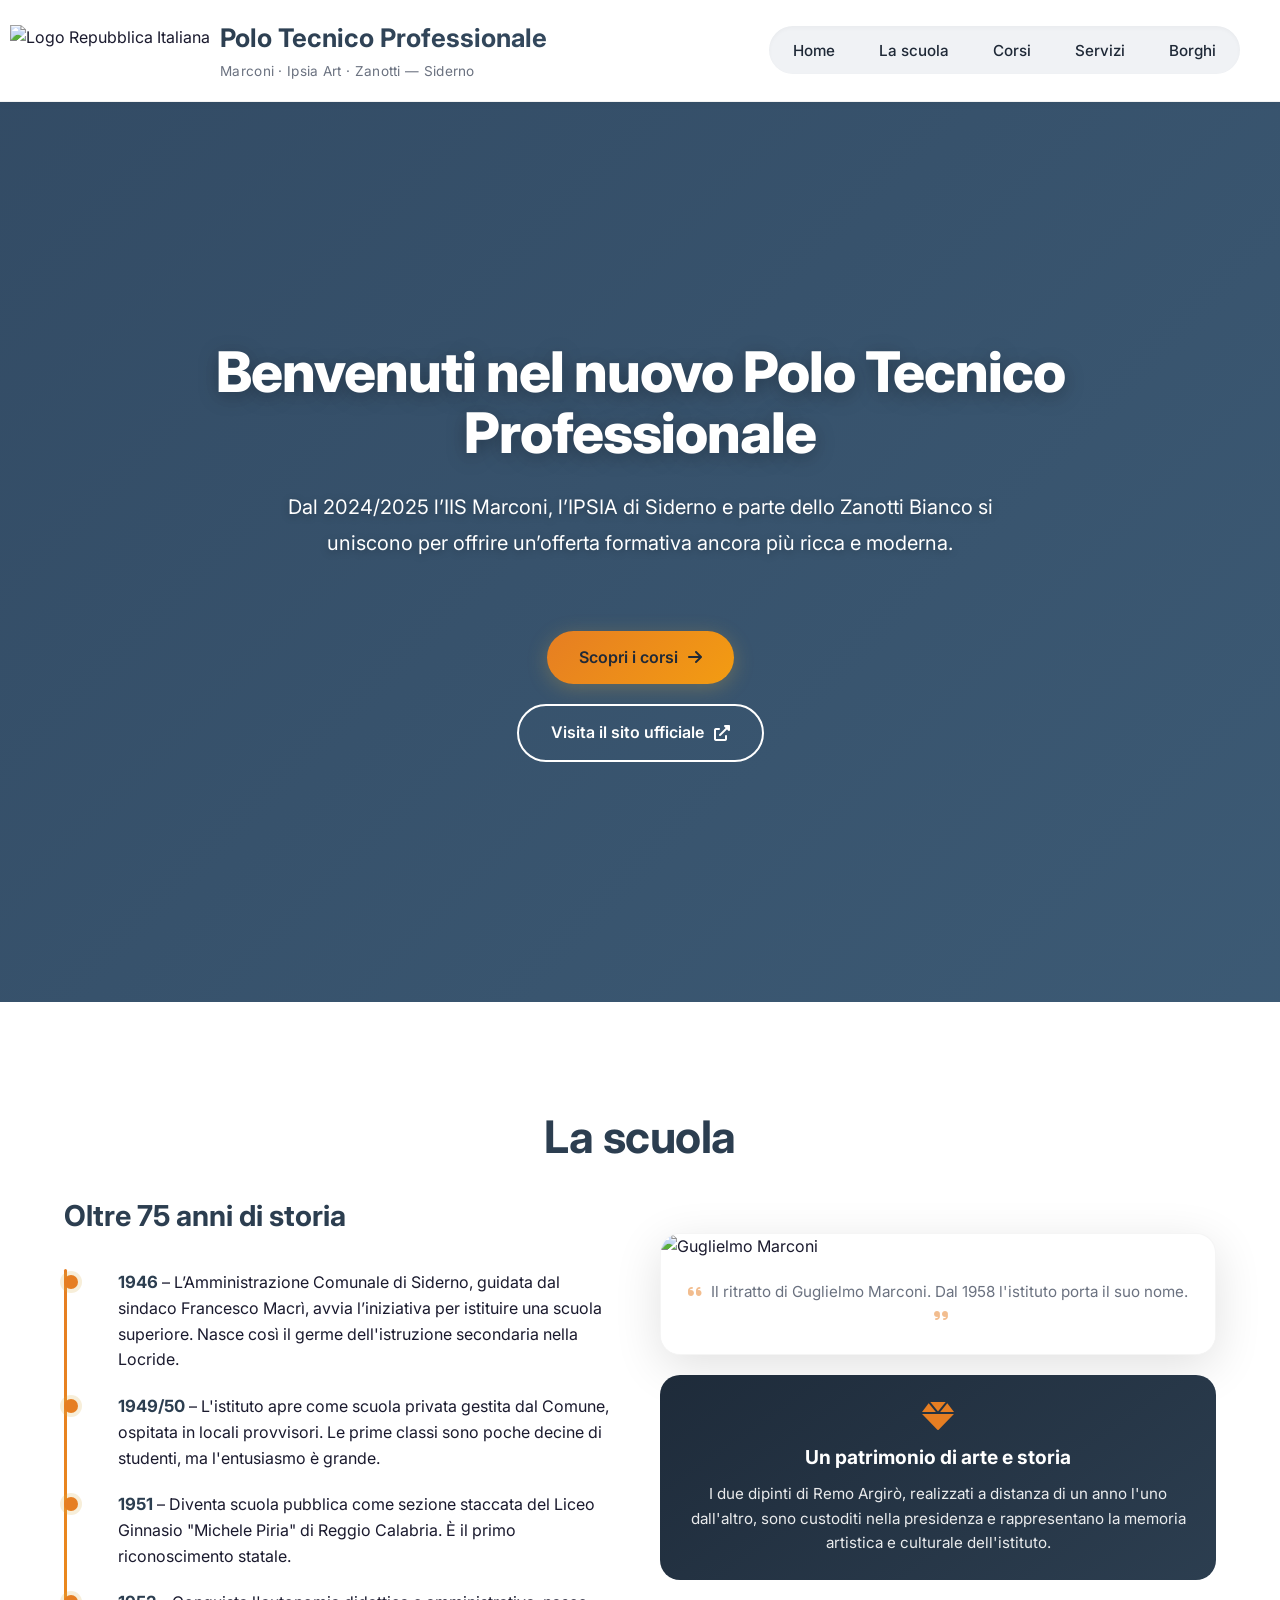
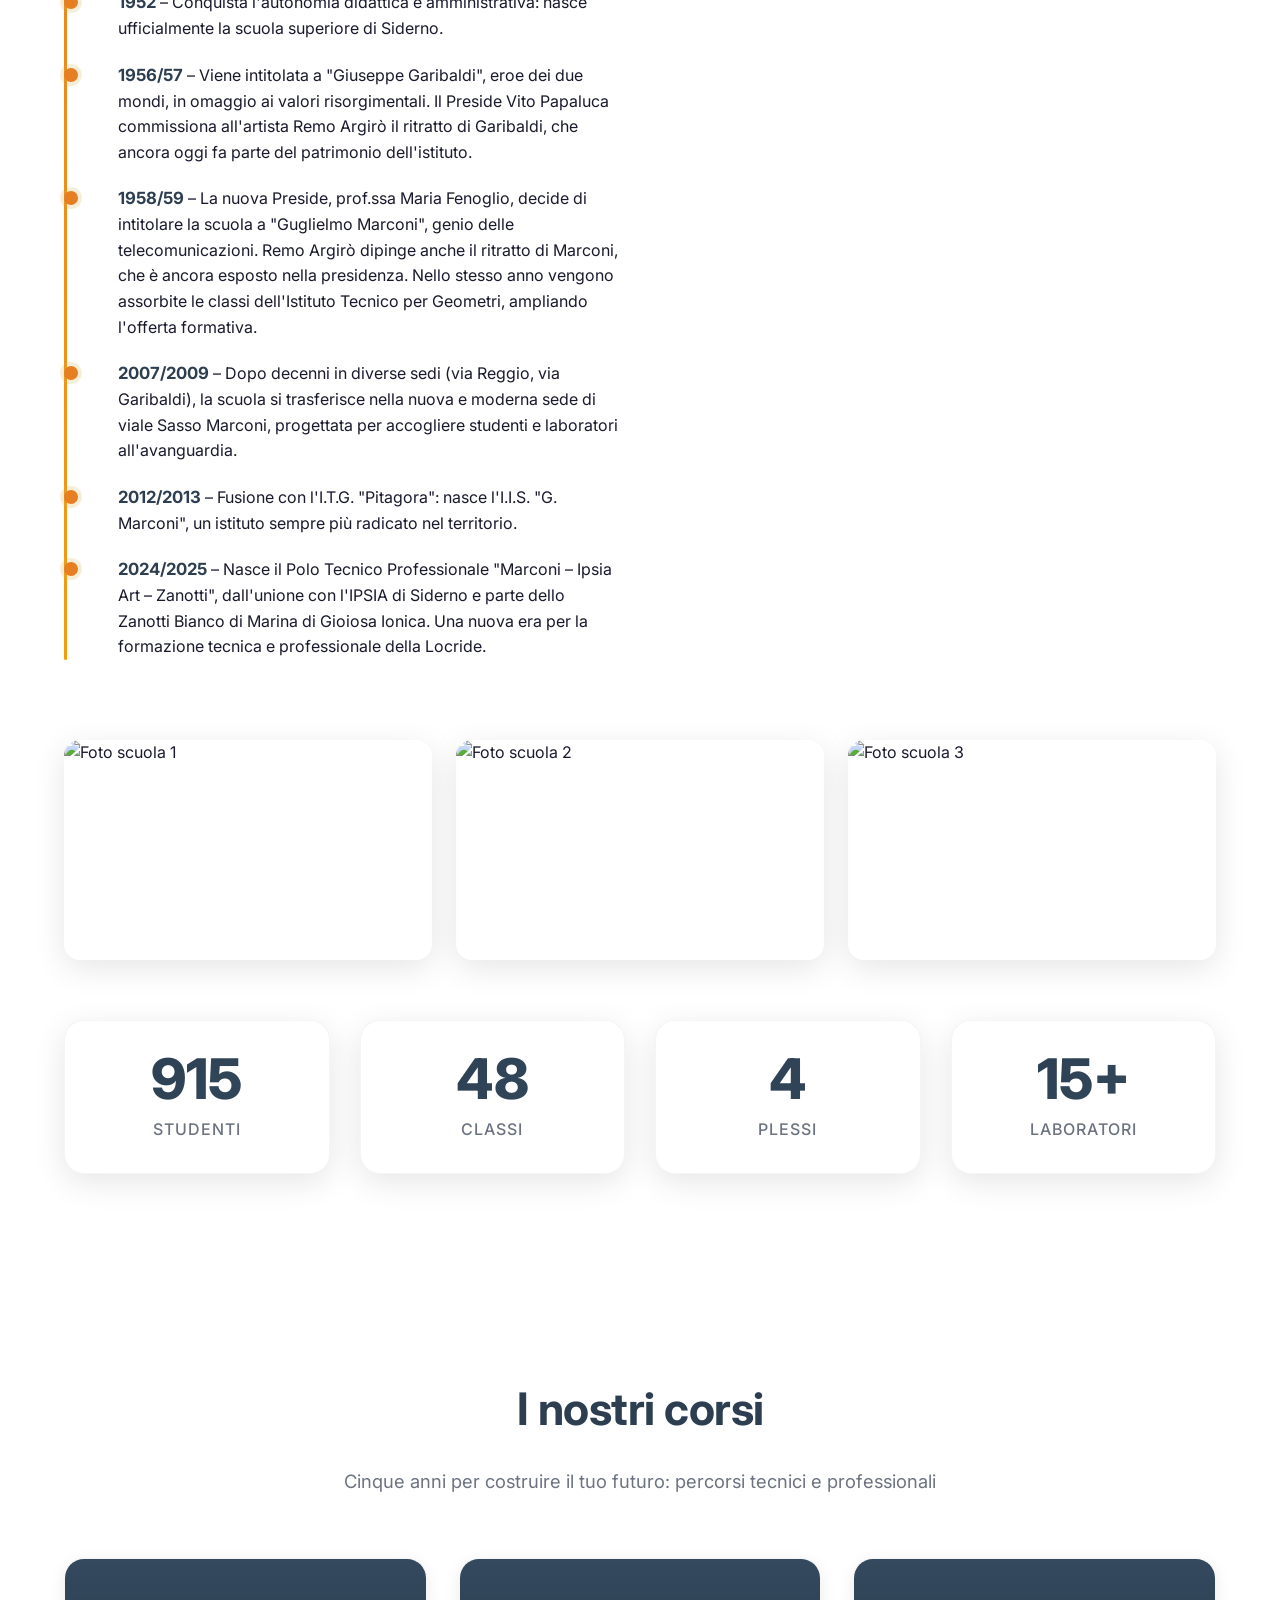
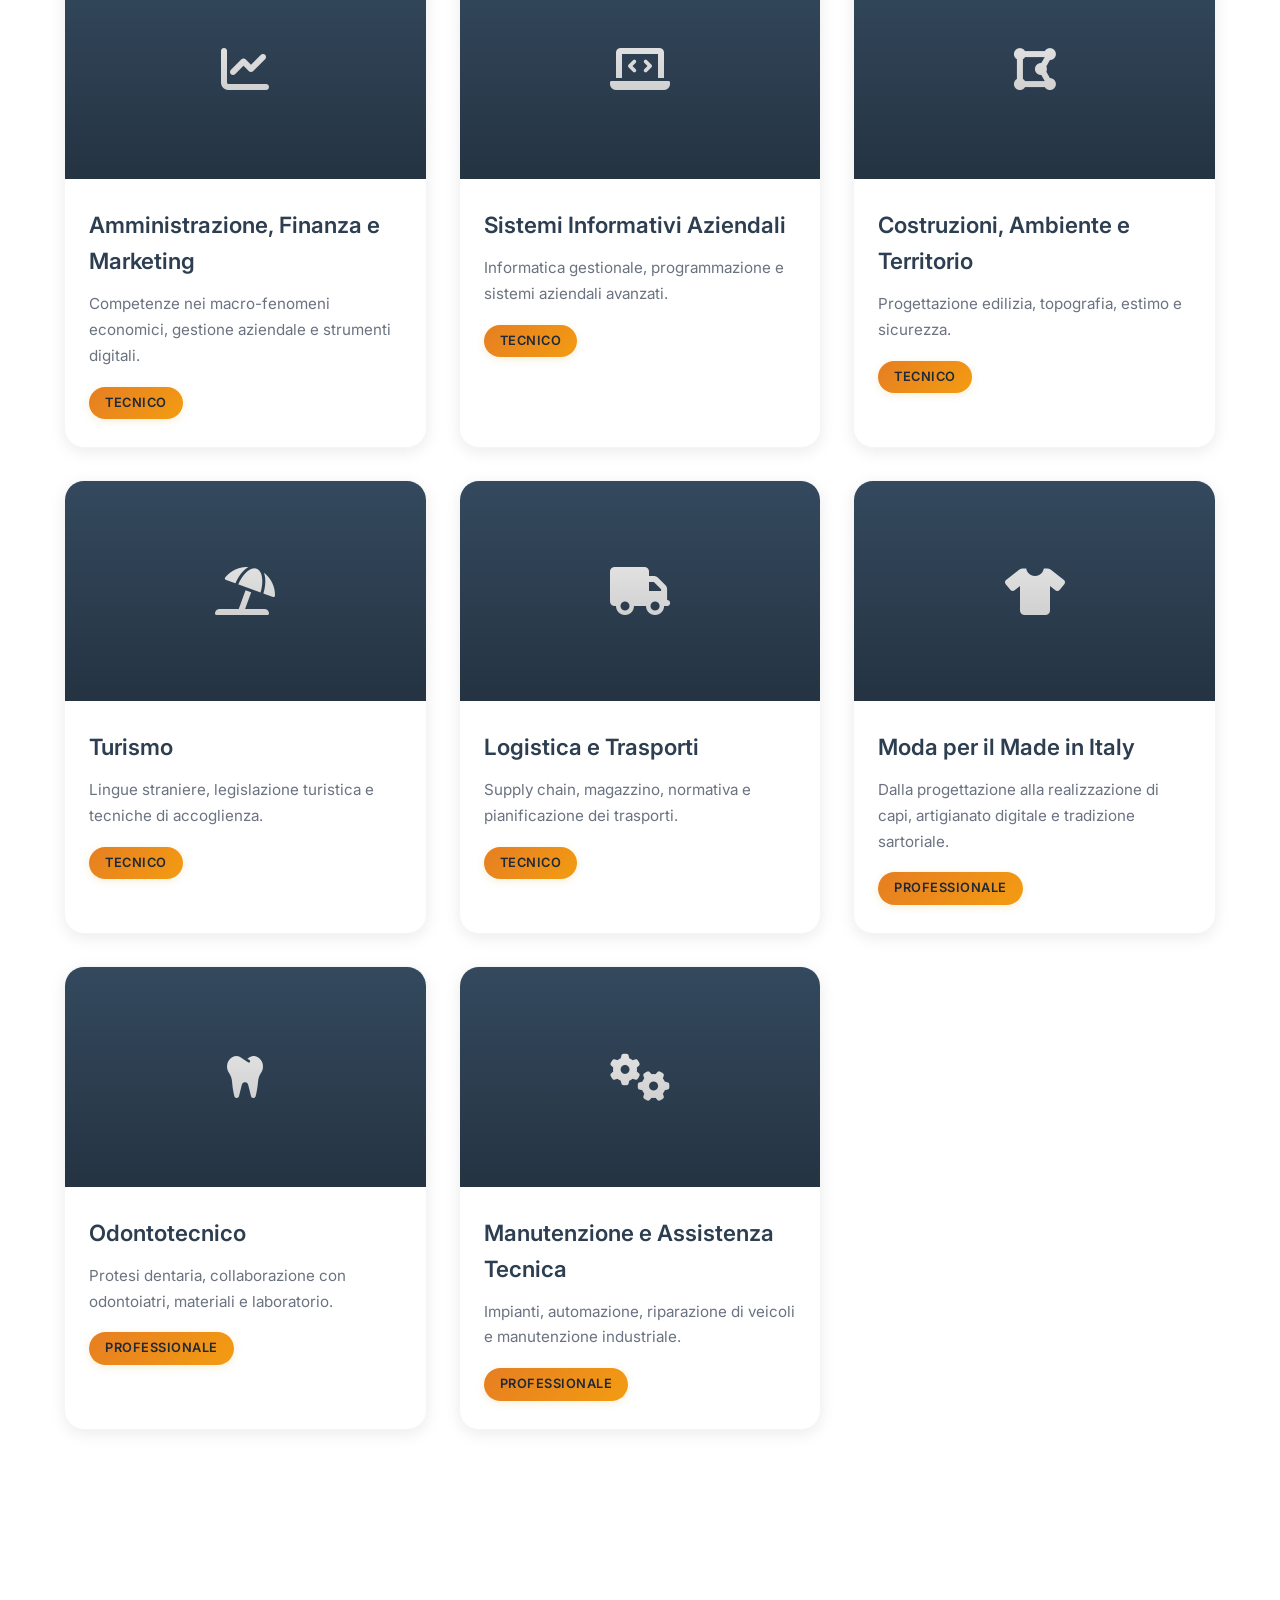
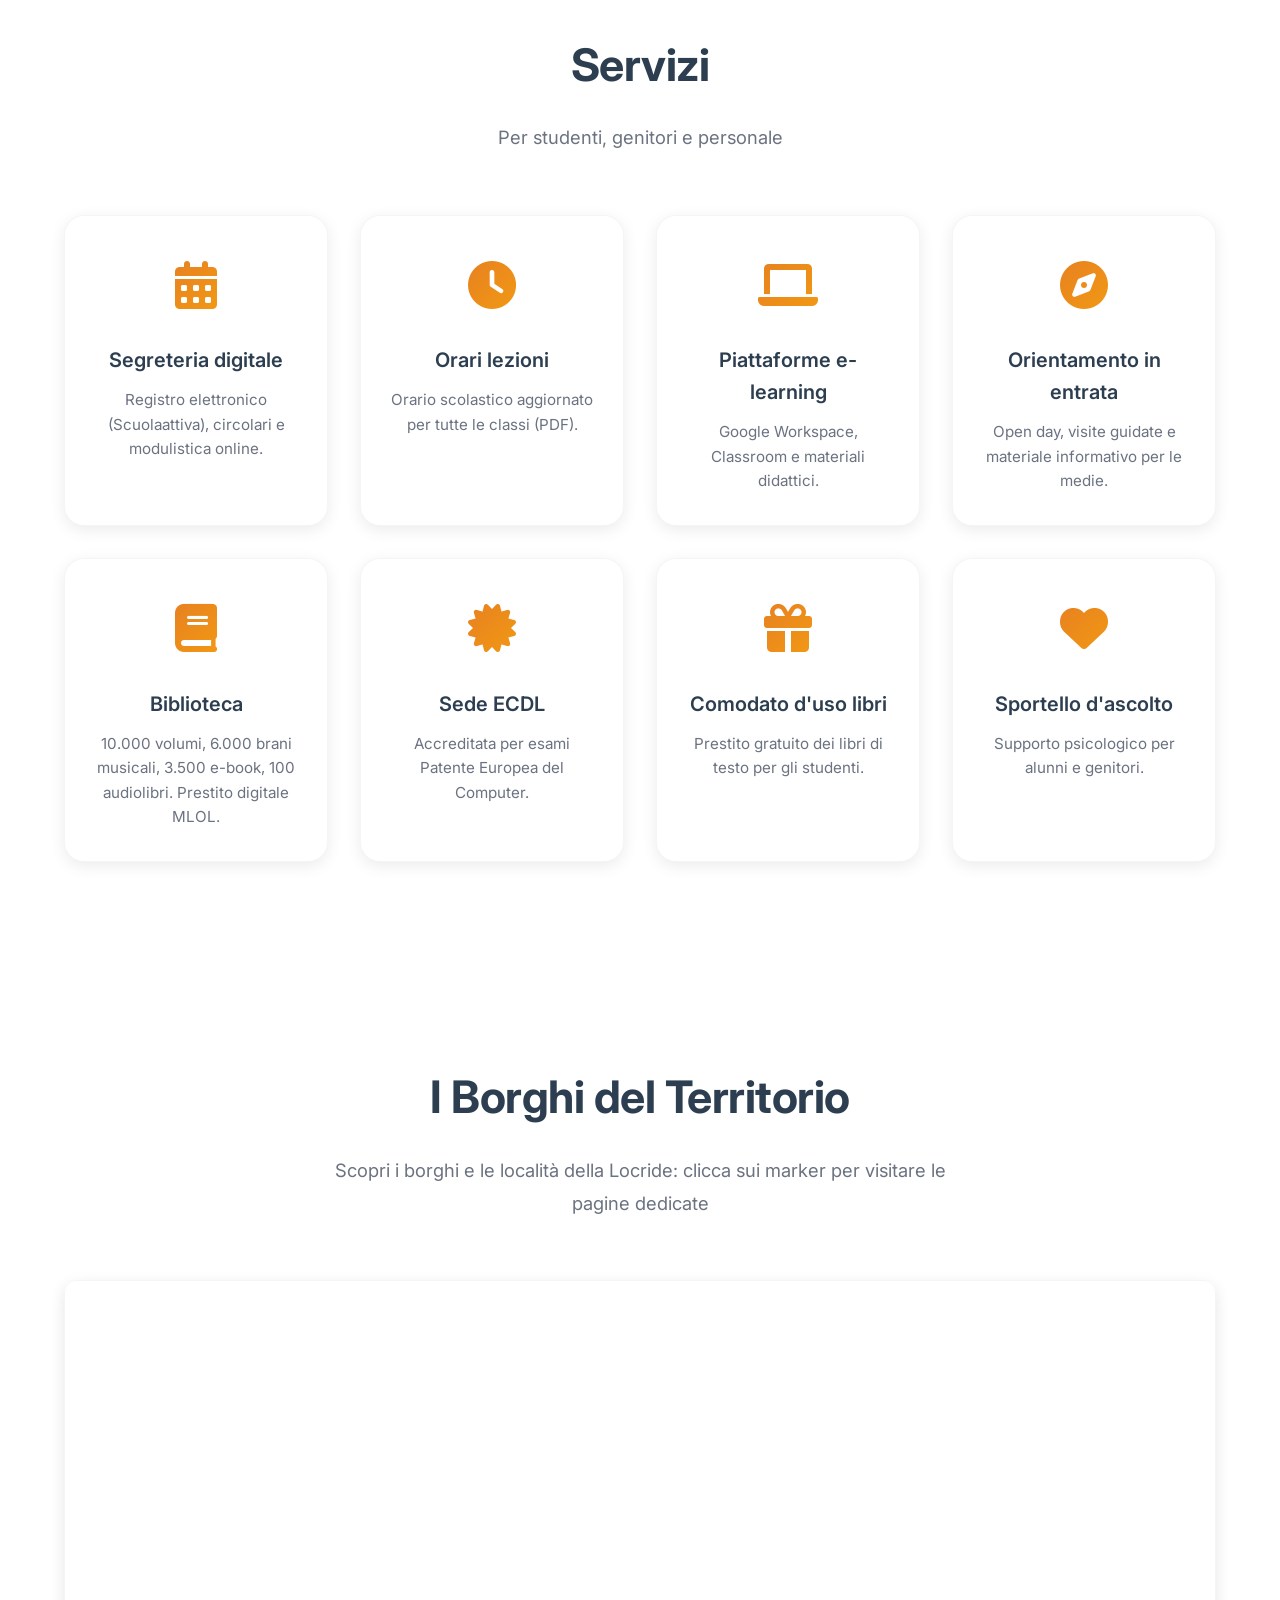
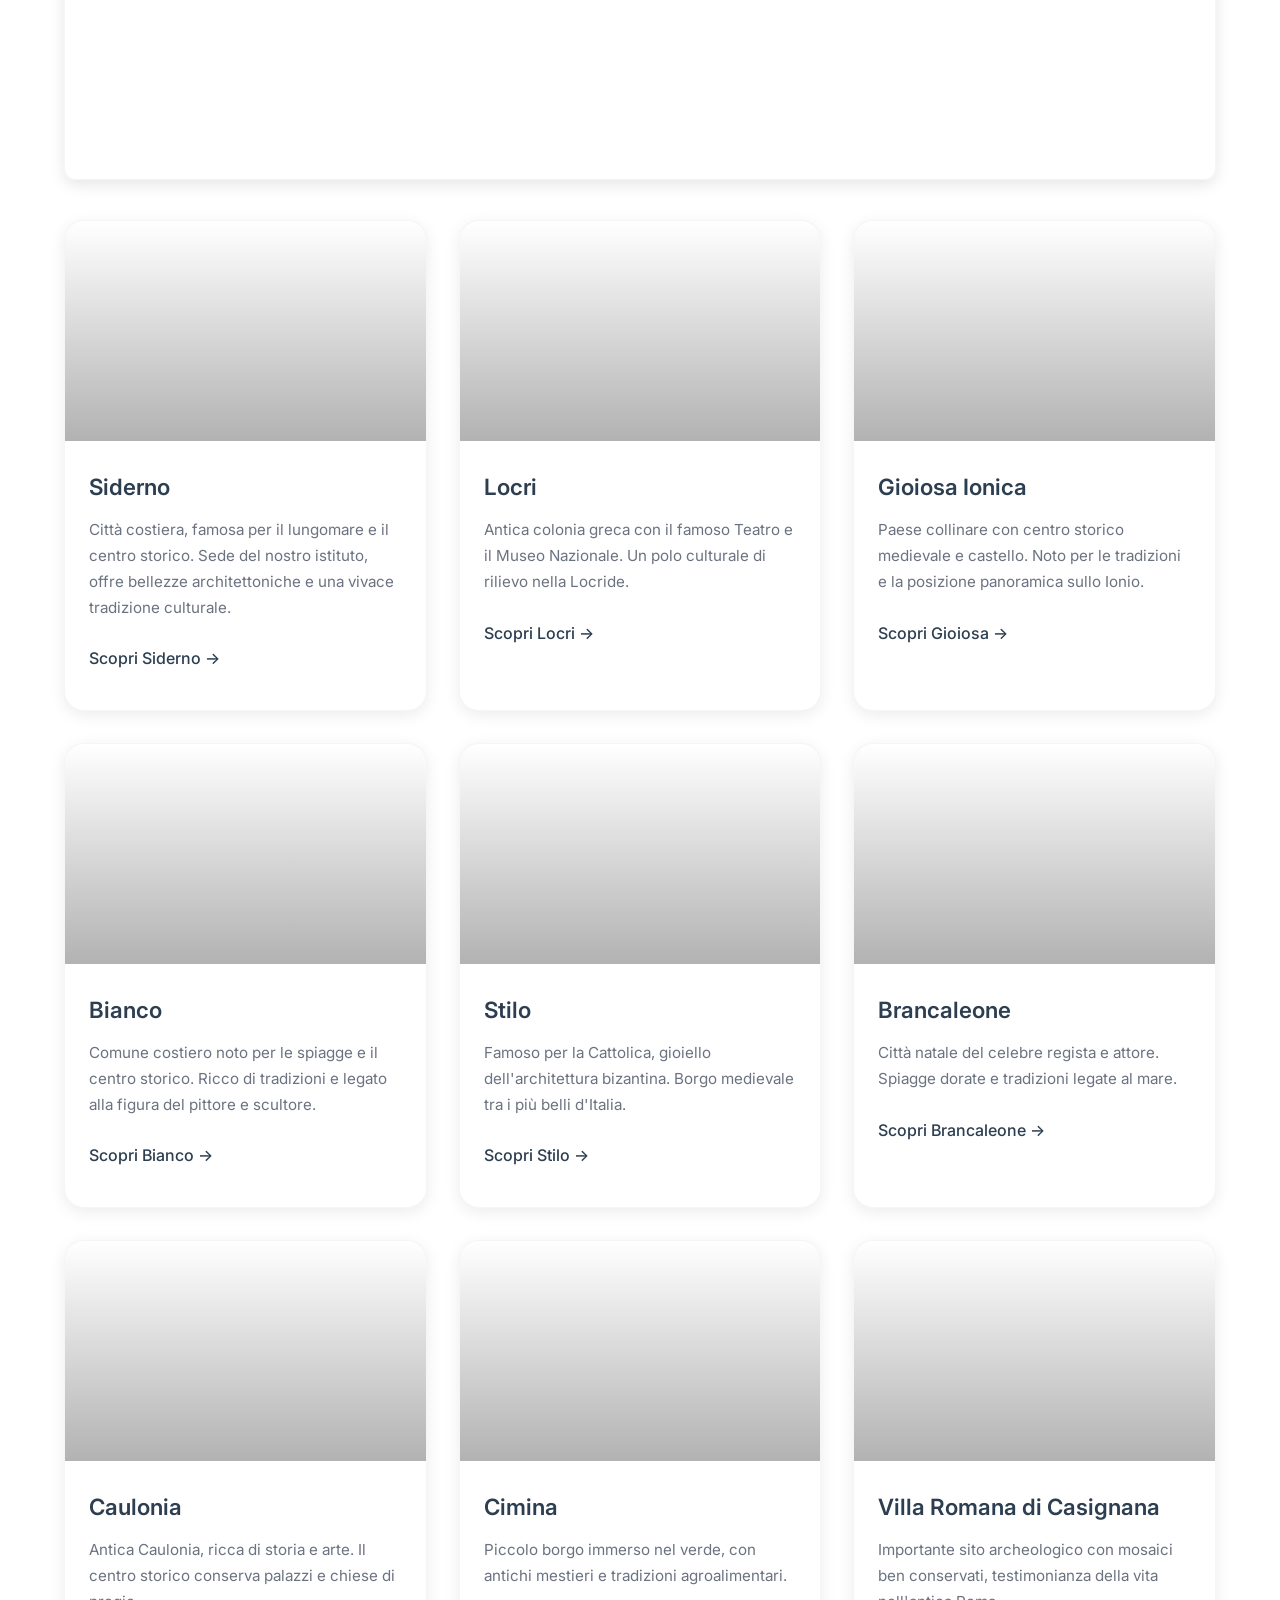
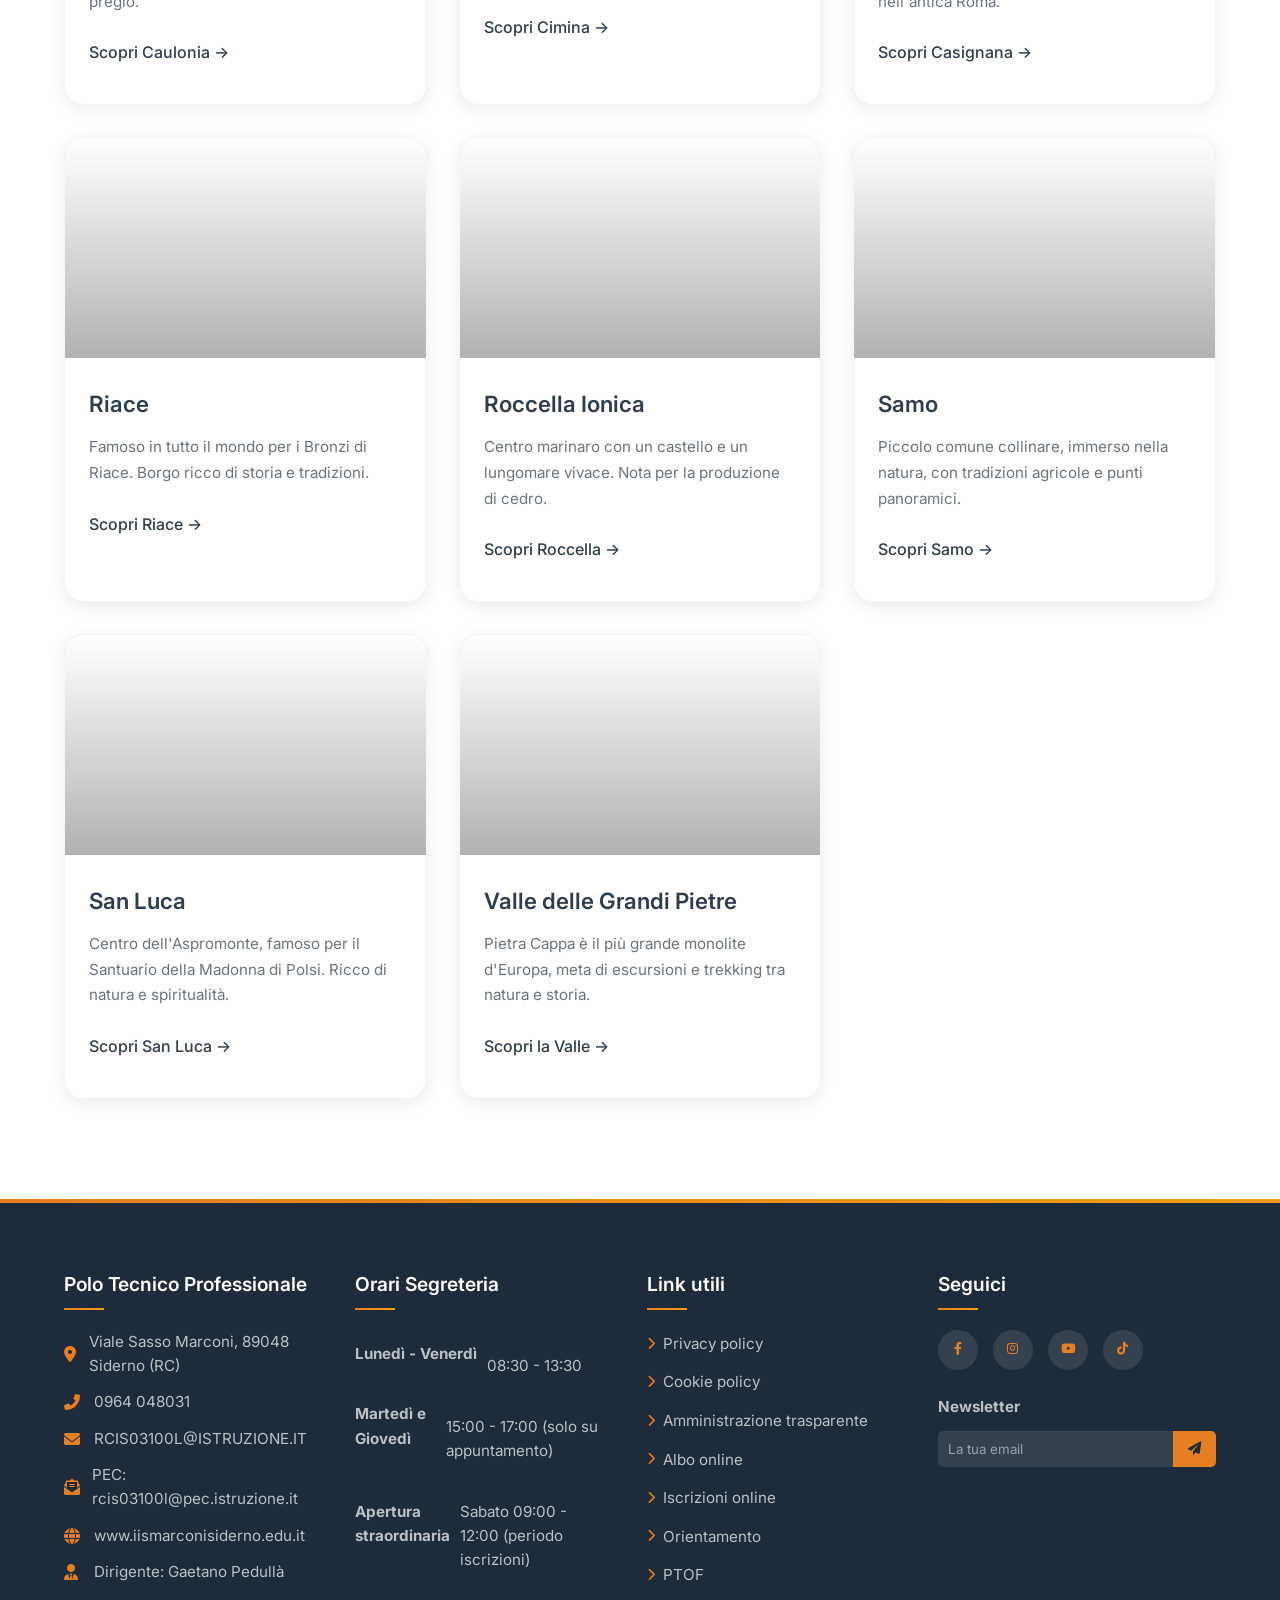
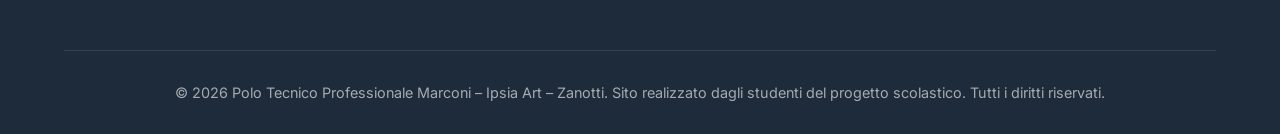
==== Sito Web Scuola/index.html @ 41aaaa09 "Aggiunto al reresh f5 ritorno alla pagina in alto" ====
<!DOCTYPE html>
<html lang="it">
<head>
    <meta charset="UTF-8">
    <meta name="viewport" content="width=device-width, initial-scale=1.0">
    <title>Polo Tecnico Professionale Marconi - Ipsia Art - Zanotti</title>
    <link rel="icon" type="image/webp" href="images/logo-flavicon.webp">
    <!-- Google Fonts e Font Awesome -->
    <link rel="preconnect" href="https://fonts.googleapis.com">
    <link rel="preconnect" href="https://fonts.gstatic.com" crossorigin>
    <link href="https://fonts.googleapis.com/css2?family=Inter:opsz,wght@14..32,400;14..32,500;14..32,600;14..32,700&display=swap" rel="stylesheet">
    <link rel="stylesheet" href="https://cdnjs.cloudflare.com/ajax/libs/font-awesome/6.0.0-beta3/css/all.min.css">
    <!-- Leaflet CSS per la mappa -->
    <link rel="stylesheet" href="https://unpkg.com/leaflet@1.9.4/dist/leaflet.css" />
    <style>
        /* ============================================
           POLO TECNICO PROFESSIONALE - STYLE.CSS
           Design Elegante e Professionale
           ============================================ */

        /* RESET E BASE */
        * {
            margin: 0;
            padding: 0;
            box-sizing: border-box;
        }

        html {
            scroll-behavior: smooth;
        }

        body {
            font-family: "Inter", sans-serif;
            line-height: 1.6;
            color: #1a1a2e;
            background-color: #fafbfc;
            overflow-x: hidden;
        }

        /* ============================================
           VARIABILI COLORE - PALETTE REFINED
           ============================================ */
        :root {
            --primary: #2c3e50;
            --primary-light: #34495e;
            --primary-dark: #1e2b3a;
            --accent: #e67e22;
            --accent-light: #f39c12;
            --accent-dark: #c96e1c;
            --secondary: #5c7c9a;
            --gray-light: #f0f2f5;
            --gray: #9ca3af;
            --text-light: #6b7280;
            --text-dark: #1f2937;
            --white: #ffffff;
            --off-white: #f8f9fa;
            --shadow-sm: 0 2px 8px rgba(0, 0, 0, 0.04);
            --shadow: 0 4px 16px rgba(0, 0, 0, 0.08);
            --shadow-md: 0 8px 32px rgba(0, 0, 0, 0.1);
            --shadow-lg: 0 12px 48px rgba(0, 0, 0, 0.12);
            --shadow-xl: 0 20px 64px rgba(0, 0, 0, 0.16);
            --shadow-hover: 0 24px 72px rgba(0, 0, 0, 0.18);
            --gradient-primary: linear-gradient(135deg, var(--primary) 0%, var(--primary-light) 100%);
            --gradient-accent: linear-gradient(135deg, var(--accent) 0%, var(--accent-light) 100%);
            --transition: 0.3s ease;
            --transition-slow: 0.5s ease;
        }

        /* ============================================
           LAYOUT GENERALE
           ============================================ */
        .container {
            max-width: 1200px;
            margin: 0 auto;
            padding: 0 24px;
        }

        /* ============================================
           HEADER E NAVIGAZIONE
           ============================================ */
        header {
            background: rgba(255, 255, 255, 0.95);
            backdrop-filter: blur(20px) saturate(180%);
            box-shadow: var(--shadow-sm);
            position: sticky;
            top: 0;
            z-index: 1000;
            transition: all var(--transition);
            border-bottom: 1px solid rgba(0, 0, 0, 0.05);
        }

        header.scrolled {
            background: rgba(255, 255, 255, 0.98);
            box-shadow: var(--shadow);
        }

        .header-content {
            display: flex;
            justify-content: space-between;
            align-items: center;
            padding: 18px 0;
            transition: padding var(--transition);
        }

        header.scrolled .header-content {
            padding: 12px 0;
        }

        .logo h1 {
            font-size: 1.6rem;
            font-weight: 700;
            background: var(--gradient-primary);
            -webkit-background-clip: text;
            -webkit-text-fill-color: transparent;
            background-clip: text;
            transition: transform var(--transition);
        }

        .logo h1:hover {
            transform: translateX(5px);
        }

        .logo span {
            font-size: 0.85rem;
            color: var(--text-light);
            display: block;
            font-weight: 400;
            letter-spacing: 0.3px;
            margin-top: 2px;
        }

        /* ========== ANIMAZIONI DI INGRESSO ========== */
@keyframes fadeInDown {
    from {
        opacity: 0;
        transform: translateY(-30px);
    }
    to {
        opacity: 1;
        transform: translateY(0);
    }
}

header {
    animation: fadeInDown 0.8s ease-out;
}

.logo h1 {
    animation: fadeInDown 0.8s ease-out 0.1s both;
}

.logo span {
    animation: fadeInDown 0.8s ease-out 0.2s both;
}

.nav-menu li {
    animation: fadeInDown 0.8s ease-out;
    animation-fill-mode: both;
}
.nav-menu li:nth-child(1) { animation-delay: 0.1s; }
.nav-menu li:nth-child(2) { animation-delay: 0.2s; }
.nav-menu li:nth-child(3) { animation-delay: 0.3s; }
.nav-menu li:nth-child(4) { animation-delay: 0.4s; }
.nav-menu li:nth-child(5) { animation-delay: 0.5s; }

.hero-buttons .btn {
    animation: fadeInUp 0.8s ease-out;
    animation-fill-mode: both;
}
.hero-buttons .btn:first-child {
    animation-delay: 0.3s;
}
.hero-buttons .btn:last-child {
    animation-delay: 0.5s;
}

        .nav-menu {
            display: flex;
            list-style: none;
            gap: 4px;
            background: var(--gray-light);
            padding: 4px;
            border-radius: 50px;
            box-shadow: inset 0 2px 4px rgba(0, 0, 0, 0.03);
            height: 48px;
            align-items: center;
        }

        .nav-menu li {
            display: flex;
            height: 100%;
            align-items: center;
        }

        .nav-menu a {
            text-decoration: none;
            color: var(--text-dark);
            font-weight: 500;
            font-size: 0.95rem;
            padding: 0 20px;
            border-radius: 40px;
            transition: all var(--transition);
            position: relative;
            overflow: hidden;
            display: flex;
            align-items: center;
            justify-content: center;
            height: 36px;
            line-height: 1;
            white-space: nowrap;
        }

        .nav-menu a::before {
            content: "";
            position: absolute;
            top: 0;
            left: 0;
            width: 100%;
            height: 100%;
            background: var(--gradient-primary);
            opacity: 0;
            transition: opacity var(--transition);
            z-index: -1;
            border-radius: 40px;
        }

        .nav-menu a:hover::before {
            opacity: 1;
        }

        .nav-menu a:hover {
            color: var(--white);
            transform: translateY(-1px);
        }

        .nav-menu a.active {
            background: var(--gradient-primary);
            color: var(--white);
            box-shadow: var(--shadow-sm);
        }

        .hamburger {
            display: none;
            font-size: 1.5rem;
            cursor: pointer;
            color: var(--primary);
            padding: 8px;
            border-radius: 8px;
            transition: background var(--transition);
        }

        .hamburger:hover {
            background: var(--gray-light);
        }

        /* ============================================
           HERO SECTION - SLIDESHOW CON FADE
           ============================================ */
        .hero {
            position: relative;
            height: 100vh;
            min-height: 600px;
            color: var(--white);
            overflow: hidden;
        }

        .hero-slideshow-layer {
            position: absolute;
            top: 0;
            left: 0;
            width: 100%;
            height: 100%;
            background-size: cover;
            background-position: center;
            background-repeat: no-repeat;
            opacity: 0;
            transition: opacity 2s ease-in-out;
            z-index: 1;
        }

        .hero-slideshow-layer.active {
            opacity: 1;
        }

        .hero-overlay {
            position: absolute;
            top: 0;
            left: 0;
            width: 100%;
            height: 100%;
            background: linear-gradient(135deg, rgba(15, 44, 74, 0.85) 0%, rgba(26, 61, 92, 0.85) 100%);
            z-index: 2;
            pointer-events: none;
        }

        .hero .container {
            position: relative;
            z-index: 3;
            display: flex;
            flex-direction: column;
            justify-content: center;
            align-items: center;
            height: 100%;
            text-align: center;
        }

        .hero h2 {
            font-size: 3.5rem;
            font-weight: 800;
            margin-bottom: 24px;
            line-height: 1.1;
            letter-spacing: -1px;
            animation: fadeInUp 0.8s ease-out;
            text-shadow: 0 4px 20px rgba(0, 0, 0, 0.3);
        }

        .hero p {
            font-size: 1.25rem;
            max-width: 750px;
            margin: 0 auto 40px;
            opacity: 0.95;
            animation: fadeInUp 0.8s ease-out 0.2s both;
            line-height: 1.8;
            text-shadow: 0 2px 8px rgba(0, 0, 0, 0.3);
        }

        .hero-buttons {
            display: flex;
            flex-direction: column;
            align-items: center;
            gap: 20px;
            margin-top: 30px;
        }

        .btn {
            display: inline-flex;
            align-items: center;
            gap: 10px;
            background: var(--gradient-accent);
            color: var(--text-dark);
            padding: 14px 32px;
            border-radius: 50px;
            text-decoration: none;
            font-weight: 600;
            font-size: 1rem;
            transition: all var(--transition);
            box-shadow: 0 4px 20px rgba(212, 168, 67, 0.3);
            border: none;
            position: relative;
            overflow: hidden;
        }

        .btn::before {
            content: "";
            position: absolute;
            top: 0;
            left: -100%;
            width: 100%;
            height: 100%;
            background: linear-gradient(90deg, transparent, rgba(255,255,255,0.3), transparent);
            transition: left 0.6s;
        }

        .btn:hover::before {
            left: 100%;
        }

        .btn:hover {
            transform: translateY(-4px);
            box-shadow: 0 12px 32px rgba(212, 168, 67, 0.4);
        }

        .btn i {
            transition: transform var(--transition);
        }

        .btn:hover i {
            transform: translateX(5px);
        }

        .btn-white {
            background: transparent;
            border: 2px solid var(--white);
            color: var(--white);
            box-shadow: none;
        }

        .btn-white:hover {
            background: var(--white);
            color: var(--primary);
            border-color: var(--white);
            transform: translateY(-4px);
            box-shadow: 0 12px 32px rgba(255, 255, 255, 0.3);
        }

        .btn-white i {
            color: inherit;
        }

        /* ============================================
           ANIMAZIONI
           ============================================ */
        @keyframes fadeInUp {
            from { opacity: 0; transform: translateY(40px); }
            to { opacity: 1; transform: translateY(0); }
        }

        /* ============================================
           SEZIONI GENERALI
           ============================================ */
        section {
            padding: 100px 0;
            position: relative;
        }

        section:nth-child(even) {
            background-color: var(--white);
        }

        .section-title {
            text-align: center;
            font-size: 2.8rem;
            font-weight: 700;
            color: var(--primary);
            margin-bottom: 20px;
            letter-spacing: -0.5px;
            animation: fadeInUp 0.6s ease-out;
        }

        .section-subtitle {
            text-align: center;
            color: var(--text-light);
            margin-bottom: 60px;
            font-size: 1.15rem;
            max-width: 650px;
            margin-left: auto;
            margin-right: auto;
            line-height: 1.8;
            animation: fadeInUp 0.6s ease-out 0.1s both;
        }

        /* CARD GRID (corsi, borghi) */
        .card-grid, .borghi-grid {
            display: grid;
            grid-template-columns: repeat(auto-fit, minmax(320px, 1fr));
            gap: 32px;
            margin-top: 40px;
        }

        .card, .borgo-card {
            background: var(--white);
            border-radius: 20px;
            overflow: hidden;
            box-shadow: var(--shadow);
            transition: all var(--transition-slow);
            border: 1px solid rgba(0, 0, 0, 0.04);
            position: relative;
        }

        .card::before, .borgo-card::before {
            content: "";
            position: absolute;
            top: 0;
            left: 0;
            right: 0;
            height: 4px;
            background: var(--gradient-accent);
            transform: scaleX(0);
            transition: transform var(--transition);
            transform-origin: left;
        }

        .card:hover, .borgo-card:hover {
            transform: translateY(-12px);
            box-shadow: var(--shadow-hover);
        }

        .card:hover::before, .borgo-card:hover::before {
            transform: scaleX(1);
        }

        .card-image, .borgo-image {
            height: 220px;
            background-size: cover;
            background-position: center;
            position: relative;
            overflow: hidden;
        }

        .card-image::after, .borgo-image::after {
            content: "";
            position: absolute;
            top: 0;
            left: 0;
            right: 0;
            bottom: 0;
            background: linear-gradient(180deg, transparent 0%, rgba(0,0,0,0.3) 100%);
        }

        .card-image img, .borgo-image img {
            width: 100%;
            height: 100%;
            object-fit: cover;
            transition: transform 0.8s;
        }

        .card:hover .card-image img, .borgo-card:hover .borgo-image img {
            transform: scale(1.1);
        }

        .card-content, .borgo-content {
            padding: 28px 24px;
        }

        .card-content h3, .borgo-content h3 {
            font-size: 1.4rem;
            margin-bottom: 12px;
            color: var(--primary);
            font-weight: 600;
        }

        .card-content p, .borgo-content p {
            color: var(--text-light);
            margin-bottom: 18px;
            line-height: 1.7;
            font-size: 0.95rem;
        }

        .tag {
            display: inline-block;
            background: var(--gradient-accent);
            color: var(--text-dark);
            padding: 6px 16px;
            border-radius: 20px;
            font-size: 0.8rem;
            font-weight: 600;
            text-transform: uppercase;
            letter-spacing: 0.5px;
            box-shadow: 0 2px 8px rgba(212, 168, 67, 0.2);
        }

        .btn-borgo {
            display: inline-flex;
            align-items: center;
            gap: 8px;
            background: transparent;
            color: var(--primary);
            padding: 8px 0;
            border: none;
            font-weight: 500;
            text-decoration: none;
            transition: all var(--transition);
            border-bottom: 2px solid transparent;
        }

        .btn-borgo:hover {
            color: var(--accent);
            border-bottom-color: var(--accent);
            transform: translateX(5px);
        }

        .btn-borgo i {
            font-size: 0.9rem;
            transition: transform var(--transition);
        }

        .btn-borgo:hover i {
            transform: translateX(5px);
        }

        /* CORSI - icone */
        .corsi .card-image {
            background: var(--gradient-primary);
            display: flex;
            align-items: center;
            justify-content: center;
            color: var(--white);
            font-size: 3.5rem;
        }

        /* GALLERIA SCUOLA */
        .gallery {
            display: grid;
            grid-template-columns: repeat(auto-fit, minmax(280px, 1fr));
            gap: 24px;
            margin-top: 50px;
        }

        .gallery-item {
            border-radius: 16px;
            overflow: hidden;
            height: 220px;
            box-shadow: var(--shadow-md);
            transition: all var(--transition-slow);
            position: relative;
        }

        .gallery-item img {
            width: 100%;
            height: 100%;
            object-fit: cover;
            transition: transform 0.8s;
        }

        .gallery-item:hover img {
            transform: scale(1.15);
        }

        /* SERVIZI */
        .servizi-grid {
            display: grid;
            grid-template-columns: repeat(auto-fit, minmax(220px, 1fr));
            gap: 32px;
            margin-top: 40px;
        }

        .servizio-item {
            text-align: center;
            padding: 32px 24px;
            background: var(--white);
            border-radius: 20px;
            box-shadow: var(--shadow);
            transition: all var(--transition-slow);
            border: 1px solid rgba(0, 0, 0, 0.04);
            position: relative;
            overflow: hidden;
        }

        .servizio-item::before {
            content: "";
            position: absolute;
            top: 0;
            left: 0;
            right: 0;
            height: 4px;
            background: var(--gradient-primary);
            transform: scaleX(0);
            transition: transform var(--transition);
        }

        .servizio-item:hover::before {
            transform: scaleX(1);
        }

        .servizio-item:hover {
            transform: translateY(-8px);
            box-shadow: var(--shadow-hover);
        }

        .servizio-icon {
            font-size: 3rem;
            color: var(--primary);
            margin-bottom: 20px;
            display: inline-block;
            transition: transform var(--transition);
            background: var(--gradient-accent);
            -webkit-background-clip: text;
            -webkit-text-fill-color: transparent;
            background-clip: text;
        }

        .servizio-item:hover .servizio-icon {
            transform: scale(1.15) rotate(-5deg);
        }

        .servizio-item h3 {
            font-size: 1.25rem;
            margin-bottom: 12px;
            color: var(--primary);
            font-weight: 600;
        }

        .servizio-item p {
            color: var(--text-light);
            font-size: 0.95rem;
            line-height: 1.6;
        }

        /* TIMELINE */
        .timeline {
            margin: 30px 0;
            list-style: none;
            padding: 0;
            position: relative;
            padding-left: 30px;
        }

        .timeline::before {
            content: "";
            position: absolute;
            left: 0;
            top: 0;
            bottom: 0;
            width: 3px;
            background: var(--gradient-accent);
            border-radius: 2px;
        }

        .timeline li {
            margin-bottom: 20px;
            padding-left: 24px;
            position: relative;
            animation: fadeInUp 0.5s ease-out;
        }

        .timeline li::before {
            content: "";
            position: absolute;
            left: -30px;
            top: 6px;
            width: 14px;
            height: 14px;
            background: var(--accent);
            border-radius: 50%;
            box-shadow: 0 0 0 4px rgba(212, 168, 67, 0.2);
            transition: all var(--transition);
        }

        .timeline li:hover::before {
            transform: scale(1.3);
            box-shadow: 0 0 0 6px rgba(212, 168, 67, 0.3);
        }

        .timeline strong {
            color: var(--primary);
            font-weight: 700;
            font-size: 1.05rem;
        }

        /* STATS */
        .stats-grid {
            display: flex;
            justify-content: space-around;
            flex-wrap: wrap;
            gap: 30px;
            margin-top: 60px;
            text-align: center;
        }

        .stat-item {
            flex: 1;
            min-width: 150px;
            padding: 30px 20px;
            background: var(--white);
            border-radius: 20px;
            box-shadow: var(--shadow-md);
            transition: all var(--transition-slow);
            border: 1px solid rgba(0, 0, 0, 0.04);
        }

        .stat-item:hover {
            transform: translateY(-8px);
            box-shadow: var(--shadow-xl);
        }

        .stat-number {
            font-size: 3.5rem;
            font-weight: 800;
            background: var(--gradient-primary);
            -webkit-background-clip: text;
            -webkit-text-fill-color: transparent;
            background-clip: text;
            line-height: 1;
            margin-bottom: 10px;
        }

        .stat-label {
            color: var(--text-light);
            font-size: 1rem;
            font-weight: 500;
            text-transform: uppercase;
            letter-spacing: 1px;
        }

        /* MAPPA */
        #map {
            height: 500px;
            border-radius: 20px;
            box-shadow: var(--shadow-lg);
            margin-bottom: 40px;
            border: 1px solid rgba(0, 0, 0, 0.04);
        }

        /* FOOTER */
        footer {
            background: var(--primary-dark);
            color: rgba(255, 255, 255, 0.8);
            padding: 70px 0 30px;
            position: relative;
            overflow: hidden;
        }

        footer::before {
            content: "";
            position: absolute;
            top: 0;
            left: 0;
            right: 0;
            height: 4px;
            background: var(--gradient-accent);
        }

        .footer-grid {
            display: grid;
            grid-template-columns: repeat(4, 1fr);
            gap: 40px;
            margin-bottom: 50px;
        }

        .footer-col h4 {
            font-size: 1.2rem;
            font-weight: 600;
            color: var(--white);
            margin-bottom: 20px;
            position: relative;
            padding-bottom: 10px;
        }

        .footer-col h4::after {
            content: "";
            position: absolute;
            left: 0;
            bottom: 0;
            width: 40px;
            height: 2px;
            background: var(--gradient-accent);
        }

        .footer-col p {
            margin-bottom: 12px;
            display: flex;
            align-items: center;
            gap: 10px;
            color: rgba(255, 255, 255, 0.7);
            font-size: 0.95rem;
            line-height: 1.6;
        }

        .footer-col p i {
            color: var(--accent);
            width: 20px;
            font-size: 1rem;
        }

        .footer-col ul {
            list-style: none;
        }

        .footer-col li {
            margin-bottom: 12px;
        }

        .footer-col a {
            color: rgba(255, 255, 255, 0.7);
            text-decoration: none;
            transition: all var(--transition);
            display: inline-flex;
            align-items: center;
            gap: 8px;
            font-size: 0.95rem;
        }

        .footer-col a:hover {
            color: var(--accent);
            transform: translateX(5px);
        }

        .footer-col a i {
            font-size: 0.8rem;
            color: var(--accent);
        }

        .social-icons {
            display: flex;
            gap: 15px;
            margin-bottom: 25px;
        }

        .social-icons a {
            display: flex;
            align-items: center;
            justify-content: center;
            width: 40px;
            height: 40px;
            background: rgba(255, 255, 255, 0.1);
            border-radius: 50%;
            color: var(--white);
            font-size: 1.1rem;
            transition: all var(--transition);
        }

        .social-icons a:hover {
            background: var(--accent);
            color: var(--primary-dark);
            transform: translateY(-5px);
        }

        .footer-col form {
            display: flex;
            margin-top: 15px;
        }

        .footer-col input {
            flex: 1;
            padding: 12px 16px;
            border: none;
            border-radius: 50px 0 0 50px;
            background: rgba(255, 255, 255, 0.1);
            color: var(--white);
            font-family: "Inter", sans-serif;
        }

        .footer-col input::placeholder {
            color: rgba(255, 255, 255, 0.5);
        }

        .footer-col button {
            background: var(--accent);
            border: none;
            padding: 0 20px;
            border-radius: 0 50px 50px 0;
            color: var(--primary-dark);
            font-weight: 600;
            cursor: pointer;
            transition: all var(--transition);
        }

        .footer-col button:hover {
            background: var(--accent-light);
        }

        .copyright {
            text-align: center;
            border-top: 1px solid rgba(255, 255, 255, 0.1);
            padding-top: 30px;
            font-size: 0.9rem;
            color: rgba(255, 255, 255, 0.6);
        }

        /* ============================================
           RESPONSIVE
           ============================================ */
        @media (max-width: 1024px) {
            .footer-grid { grid-template-columns: repeat(2, 1fr); }
            .hero h2 { font-size: 2.8rem; }
        }

        @media (max-width: 768px) {
            .header-content { flex-wrap: wrap; }
            .nav-menu {
                display: none;
                width: 100%;
                flex-direction: column;
                background: var(--white);
                border-radius: 16px;
                padding: 16px;
                margin-top: 16px;
                box-shadow: var(--shadow-lg);
                height: auto;
            }
            .nav-menu.active { display: flex; }
            .nav-menu a {
                padding: 12px 16px;
                width: 100%;
                text-align: center;
            }
            .hamburger { display: block; }
            .hero h2 { font-size: 2.2rem; }
            .hero p { font-size: 1.1rem; }
            .section-title { font-size: 2.2rem; }
            .footer-grid { grid-template-columns: 1fr; }
            .stats-grid { flex-direction: column; align-items: center; }
            .stat-item { width: 100%; max-width: 300px; }
        }

        @media (max-width: 480px) {
            .hero { min-height: 500px; }
            .hero h2 { font-size: 1.8rem; }
            .btn { padding: 12px 24px; font-size: 0.95rem; }
            .section-title { font-size: 1.8rem; }
            .card-grid, .borghi-grid, .servizi-grid { grid-template-columns: 1fr; }
        }
    </style>
</head>
<body>
    <header>
    <div class="container header-content">
        <div class="logo" style="display: flex; align-items: center; gap: 10px; margin-left: -30px;">
            <img src="images/logo.svg" alt="Logo Repubblica Italiana" style="height: 50px; width: auto;">
            <div>
                <h1>Polo Tecnico Professionale</h1>
                <span>Marconi · Ipsia Art · Zanotti — Siderno</span>
            </div>
        </div>
        <div class="hamburger" id="hamburger"><i class="fas fa-bars"></i></div>
        <ul class="nav-menu" id="nav-menu">
            <li><a href="#home">Home</a></li>
            <li><a href="#scuola">La scuola</a></li>
            <li><a href="#corsi">Corsi</a></li>
            <li><a href="#servizi">Servizi</a></li>
            <li><a href="#borghi">Borghi</a></li>
        </ul>
    </div>
    </header>   

    <main>
        <!-- HOME / HERO (SLIDESHOW) -->
        <section id="home" class="hero">
            <!-- Due layer per le immagini (si alternano con fade) -->
            <div class="hero-slideshow-layer" id="heroLayer1"></div>
            <div class="hero-slideshow-layer" id="heroLayer2"></div>
            <!-- Gradiente di sovrapposizione -->
            <div class="hero-overlay"></div>
            <!-- Contenuto testuale -->
            <div class="container hero-content">
                <h2>Benvenuti nel nuovo Polo Tecnico Professionale</h2>
                <p>
                    Dal 2024/2025 l’IIS Marconi, l’IPSIA di Siderno e parte dello
                    Zanotti Bianco si uniscono per offrire un’offerta formativa ancora
                    più ricca e moderna.
                </p>
                <div class="hero-buttons">
                    <a href="#corsi" class="btn">Scopri i corsi <i class="fas fa-arrow-right"></i></a>
                    <a href="https://www.iismarconisiderno.edu.it" target="_blank" class="btn btn-white">Visita il sito ufficiale <i class="fas fa-external-link-alt"></i></a>
                </div>
            </div>
        </section>

        <!-- LA SCUOLA: storia, numeri, spazi -->
    <section id="scuola">
        <div class="container">
            <h2 class="section-title">La scuola</h2>
            <div style="display: grid; grid-template-columns: 1fr 1fr; gap: 40px; align-items: start;">
                <!-- Colonna sinistra: timeline arricchita -->
                <div>
                    <h3 style="color: var(--primary); font-size: 1.8rem; margin-bottom: 20px;">Oltre 75 anni di storia</h3>
                    <ul class="timeline">
                        <li>
                            <strong>1946</strong> – L’Amministrazione Comunale di Siderno, guidata dal sindaco Francesco Macrì, avvia l’iniziativa per istituire una scuola superiore. Nasce così il germe dell'istruzione secondaria nella Locride.
                        </li>
                        <li>
                            <strong>1949/50</strong> – L'istituto apre come scuola privata gestita dal Comune, ospitata in locali provvisori. Le prime classi sono poche decine di studenti, ma l'entusiasmo è grande.
                        </li>
                        <li>
                            <strong>1951</strong> – Diventa scuola pubblica come sezione staccata del Liceo Ginnasio "Michele Piria" di Reggio Calabria. È il primo riconoscimento statale.
                        </li>
                        <li>
                            <strong>1952</strong> – Conquista l'autonomia didattica e amministrativa: nasce ufficialmente la scuola superiore di Siderno.
                        </li>
                        <li>
                            <strong>1956/57</strong> – Viene intitolata a "Giuseppe Garibaldi", eroe dei due mondi, in omaggio ai valori risorgimentali. Il Preside Vito Papaluca commissiona all'artista Remo Argirò il ritratto di Garibaldi, che ancora oggi fa parte del patrimonio dell'istituto.
                        </li>
                        <li>
                            <strong>1958/59</strong> – La nuova Preside, prof.ssa Maria Fenoglio, decide di intitolare la scuola a "Guglielmo Marconi", genio delle telecomunicazioni. Remo Argirò dipinge anche il ritratto di Marconi, che è ancora esposto nella presidenza. Nello stesso anno vengono assorbite le classi dell'Istituto Tecnico per Geometri, ampliando l'offerta formativa.
                        </li>
                        <li>
                            <strong>2007/2009</strong> – Dopo decenni in diverse sedi (via Reggio, via Garibaldi), la scuola si trasferisce nella nuova e moderna sede di viale Sasso Marconi, progettata per accogliere studenti e laboratori all'avanguardia.
                        </li>
                        <li>
                            <strong>2012/2013</strong> – Fusione con l'I.T.G. "Pitagora": nasce l'I.I.S. "G. Marconi", un istituto sempre più radicato nel territorio.
                        </li>
                        <li>
                            <strong>2024/2025</strong> – Nasce il Polo Tecnico Professionale "Marconi – Ipsia Art – Zanotti", dall'unione con l'IPSIA di Siderno e parte dello Zanotti Bianco di Marina di Gioiosa Ionica. Una nuova era per la formazione tecnica e professionale della Locride.
                        </li>
                    </ul>
                </div>
<!-- Colonna destra: foto + box informativo -->
<div style="display: flex; flex-direction: column; gap: 20px;">
    <!-- Ritratto di Marconi con margine superiore per spostarlo in basso -->
    <div style="background: var(--white); border-radius: 20px; overflow: hidden; box-shadow: var(--shadow-lg); border: 1px solid rgba(0,0,0,0.04); margin-top: 40px;">
        <img src="images/guglielmomarconi.webp" alt="Guglielmo Marconi" style="width: 100%; height: auto; display: block;">
        <div style="padding: 20px; background: var(--white); text-align: center;">
            <p style="color: var(--text-light); font-size: 0.95rem; margin-bottom: 5px;">
                <i class="fas fa-quote-left" style="color: var(--accent); opacity: 0.5; margin-right: 5px;"></i>
                Il ritratto di Guglielmo Marconi. Dal 1958 l'istituto porta il suo nome.
                <i class="fas fa-quote-right" style="color: var(--accent); opacity: 0.5; margin-left: 5px;"></i>
            </p>
        </div>
    </div>
    <!-- Breve box informativo -->
    <div style="background: linear-gradient(145deg, var(--primary-dark), var(--primary)); border-radius: 20px; padding: 25px; color: white; text-align: center;">
        <i class="fas fa-gem" style="font-size: 2rem; color: var(--accent); margin-bottom: 10px;"></i>
        <h4 style="font-size: 1.2rem; margin-bottom: 10px;">Un patrimonio di arte e storia</h4>
        <p style="opacity: 0.9; font-size: 0.95rem;">
            I due dipinti di Remo Argirò, realizzati a distanza di un anno l'uno dall'altro, sono custoditi nella presidenza e rappresentano la memoria artistica e culturale dell'istituto.
        </p>
    </div>
</div>
            </div>

            <!-- Galleria foto (sostituire con le vostre) -->
            <div class="gallery">
                <div class="gallery-item"><img src="https://picsum.photos/400/300?random=10" alt="Foto scuola 1"></div>
                <div class="gallery-item"><img src="https://picsum.photos/400/300?random=11" alt="Foto scuola 2"></div>
                <div class="gallery-item"><img src="https://picsum.photos/400/300?random=12" alt="Foto scuola 3"></div>
            </div>

            <!-- Numeri aggiornati -->
            <div class="stats-grid">
                <div class="stat-item">
                    <div class="stat-number">915</div>
                    <div class="stat-label">Studenti</div>
                </div>
                <div class="stat-item">
                    <div class="stat-number">48</div>
                    <div class="stat-label">Classi</div>
                </div>
                <div class="stat-item">
                    <div class="stat-number">4</div>
                    <div class="stat-label">Plessi</div>
                </div>
                <div class="stat-item">
                    <div class="stat-number">15+</div>
                    <div class="stat-label">Laboratori</div>
                </div>
            </div>
        </div>
    </section>

        <!-- CORSI DI STUDIO (offerta completa) -->
        <section id="corsi" style="background-color: white;">
            <div class="container">
                <h2 class="section-title">I nostri corsi</h2>
                <p class="section-subtitle">Cinque anni per costruire il tuo futuro: percorsi tecnici e professionali</p>
                <div class="card-grid">
                    <!-- AFM -->
                    <div class="card">
                        <div class="card-image" style="background-color: var(--primary-light); display: flex; align-items: center; justify-content: center; color: white; font-size: 3rem;">
                            <i class="fas fa-chart-line"></i>
                        </div>
                        <div class="card-content">
                            <h3>Amministrazione, Finanza e Marketing</h3>
                            <p>Competenze nei macro-fenomeni economici, gestione aziendale e strumenti digitali.</p>
                            <span class="tag">Tecnico</span>
                        </div>
                    </div>
                    <!-- SIA -->
                    <div class="card">
                        <div class="card-image" style="background-color: var(--primary-light); display: flex; align-items: center; justify-content: center; color: white; font-size: 3rem;">
                            <i class="fas fa-laptop-code"></i>
                        </div>
                        <div class="card-content">
                            <h3>Sistemi Informativi Aziendali</h3>
                            <p>Informatica gestionale, programmazione e sistemi aziendali avanzati.</p>
                            <span class="tag">Tecnico</span>
                        </div>
                    </div>
                    <!-- CAT -->
                    <div class="card">
                        <div class="card-image" style="background-color: var(--primary-light); display: flex; align-items: center; justify-content: center; color: white; font-size: 3rem;">
                            <i class="fas fa-draw-polygon"></i>
                        </div>
                        <div class="card-content">
                            <h3>Costruzioni, Ambiente e Territorio</h3>
                            <p>Progettazione edilizia, topografia, estimo e sicurezza.</p>
                            <span class="tag">Tecnico</span>
                        </div>
                    </div>
                    <!-- Turismo -->
                    <div class="card">
                        <div class="card-image" style="background-color: var(--primary-light); display: flex; align-items: center; justify-content: center; color: white; font-size: 3rem;">
                            <i class="fas fa-umbrella-beach"></i>
                        </div>
                        <div class="card-content">
                            <h3>Turismo</h3>
                            <p>Lingue straniere, legislazione turistica e tecniche di accoglienza.</p>
                            <span class="tag">Tecnico</span>
                        </div>
                    </div>
                    <!-- Logistica -->
                    <div class="card">
                        <div class="card-image" style="background-color: var(--primary-light); display: flex; align-items: center; justify-content: center; color: white; font-size: 3rem;">
                            <i class="fas fa-truck"></i>
                        </div>
                        <div class="card-content">
                            <h3>Logistica e Trasporti</h3>
                            <p>Supply chain, magazzino, normativa e pianificazione dei trasporti.</p>
                            <span class="tag">Tecnico</span>
                        </div>
                    </div>
                    <!-- Moda per il Made in Italy -->
                    <div class="card">
                        <div class="card-image" style="background-color: var(--primary-light); display: flex; align-items: center; justify-content: center; color: white; font-size: 3rem;">
                            <i class="fas fa-tshirt"></i>
                        </div>
                        <div class="card-content">
                            <h3>Moda per il Made in Italy</h3>
                            <p>Dalla progettazione alla realizzazione di capi, artigianato digitale e tradizione sartoriale.</p>
                            <span class="tag">Professionale</span>
                        </div>
                    </div>
                    <!-- Odontotecnico -->
                    <div class="card">
                        <div class="card-image" style="background-color: var(--primary-light); display: flex; align-items: center; justify-content: center; color: white; font-size: 3rem;">
                            <i class="fas fa-tooth"></i>
                        </div>
                        <div class="card-content">
                            <h3>Odontotecnico</h3>
                            <p>Protesi dentaria, collaborazione con odontoiatri, materiali e laboratorio.</p>
                            <span class="tag">Professionale</span>
                        </div>
                    </div>
                    <!-- Manutenzione e Assistenza Tecnica -->
                    <div class="card">
                        <div class="card-image" style="background-color: var(--primary-light); display: flex; align-items: center; justify-content: center; color: white; font-size: 3rem;">
                            <i class="fas fa-cogs"></i>
                        </div>
                        <div class="card-content">
                            <h3>Manutenzione e Assistenza Tecnica</h3>
                            <p>Impianti, automazione, riparazione di veicoli e manutenzione industriale.</p>
                            <span class="tag">Professionale</span>
                        </div>
                    </div>
                </div>
            </div>
        </section>

        <!-- SERVIZI (ampliati) -->
        <section id="servizi">
            <div class="container">
                <h2 class="section-title">Servizi</h2>
                <p class="section-subtitle">Per studenti, genitori e personale</p>
                <div class="servizi-grid">
                    <div class="servizio-item">
                        <div class="servizio-icon"><i class="fas fa-calendar-alt"></i></div>
                        <h3>Segreteria digitale</h3>
                        <p>Registro elettronico (Scuolaattiva), circolari e modulistica online.</p>
                    </div>
                    <div class="servizio-item">
                        <div class="servizio-icon"><i class="fas fa-clock"></i></div>
                        <h3>Orari lezioni</h3>
                        <p>Orario scolastico aggiornato per tutte le classi (PDF).</p>
                    </div>
                    <div class="servizio-item">
                        <div class="servizio-icon"><i class="fas fa-laptop"></i></div>
                        <h3>Piattaforme e-learning</h3>
                        <p>Google Workspace, Classroom e materiali didattici.</p>
                    </div>
                    <div class="servizio-item">
                        <div class="servizio-icon"><i class="fas fa-compass"></i></div>
                        <h3>Orientamento in entrata</h3>
                        <p>Open day, visite guidate e materiale informativo per le medie.</p>
                    </div>
                    <div class="servizio-item">
                        <div class="servizio-icon"><i class="fas fa-book"></i></div>
                        <h3>Biblioteca</h3>
                        <p>10.000 volumi, 6.000 brani musicali, 3.500 e-book, 100 audiolibri. Prestito digitale MLOL.</p>
                    </div>
                    <div class="servizio-item">
                        <div class="servizio-icon"><i class="fas fa-certificate"></i></div>
                        <h3>Sede ECDL</h3>
                        <p>Accreditata per esami Patente Europea del Computer.</p>
                    </div>
                    <div class="servizio-item">
                        <div class="servizio-icon"><i class="fas fa-gift"></i></div>
                        <h3>Comodato d'uso libri</h3>
                        <p>Prestito gratuito dei libri di testo per gli studenti.</p>
                    </div>
                    <div class="servizio-item">
                        <div class="servizio-icon"><i class="fas fa-heart"></i></div>
                        <h3>Sportello d'ascolto</h3>
                        <p>Supporto psicologico per alunni e genitori.</p>
                    </div>
                </div>
            </div>
        </section>

        <!-- SEZIONE BORGHI (mappa interattiva + schede) -->
        <section id="borghi" style="background-color: white;">
            <div class="container">
                <h2 class="section-title">I Borghi del Territorio</h2>
                <p class="section-subtitle">Scopri i borghi e le località della Locride: clicca sui marker per visitare le pagine dedicate</p>
                
                <!-- Contenitore mappa -->
                <div id="map" style="height: 500px; border-radius: 12px; box-shadow: 0 5px 15px rgba(0,0,0,0.1); margin-bottom: 40px;"></div>

                <!-- Schede descrittive dei borghi (14 card) -->
                <div class="borghi-grid">
                    <!-- Siderno -->
                    <div class="borgo-card">
                        <div class="borgo-image" style="background-image: url('https://picsum.photos/400/200?random=30');"></div>
                        <div class="borgo-content">
                            <h3>Siderno</h3>
                            <p>Città costiera, famosa per il lungomare e il centro storico. Sede del nostro istituto, offre bellezze architettoniche e una vivace tradizione culturale.</p>
                            <a href="borghi/siderno.html" class="btn-borgo">Scopri Siderno →</a>
                        </div>
                    </div>
                    <!-- Locri -->
                    <div class="borgo-card">
                        <div class="borgo-image" style="background-image: url('https://picsum.photos/400/200?random=31');"></div>
                        <div class="borgo-content">
                            <h3>Locri</h3>
                            <p>Antica colonia greca con il famoso Teatro e il Museo Nazionale. Un polo culturale di rilievo nella Locride.</p>
                            <a href="borghi/locri.html" class="btn-borgo">Scopri Locri →</a>
                        </div>
                    </div>
                    <!-- Gioiosa Ionica -->
                    <div class="borgo-card">
                        <div class="borgo-image" style="background-image: url('https://picsum.photos/400/200?random=32');"></div>
                        <div class="borgo-content">
                            <h3>Gioiosa Ionica</h3>
                            <p>Paese collinare con centro storico medievale e castello. Noto per le tradizioni e la posizione panoramica sullo Ionio.</p>
                            <a href="borghi/gioiosa.html" class="btn-borgo">Scopri Gioiosa →</a>
                        </div>
                    </div>
                    <!-- Bianco -->
                    <div class="borgo-card">
                        <div class="borgo-image" style="background-image: url('https://picsum.photos/400/200?random=33');"></div>
                        <div class="borgo-content">
                            <h3>Bianco</h3>
                            <p>Comune costiero noto per le spiagge e il centro storico. Ricco di tradizioni e legato alla figura del pittore e scultore.</p>
                            <a href="borghi/bianco.html" class="btn-borgo">Scopri Bianco →</a>
                        </div>
                    </div>
                    <!-- Stilo -->
                    <div class="borgo-card">
                        <div class="borgo-image" style="background-image: url('https://picsum.photos/400/200?random=34');"></div>
                        <div class="borgo-content">
                            <h3>Stilo</h3>
                            <p>Famoso per la Cattolica, gioiello dell'architettura bizantina. Borgo medievale tra i più belli d'Italia.</p>
                            <a href="borghi/stilo.html" class="btn-borgo">Scopri Stilo →</a>
                        </div>
                    </div>
                    <!-- Brancaleone -->
                    <div class="borgo-card">
                        <div class="borgo-image" style="background-image: url('https://picsum.photos/400/200?random=35');"></div>
                        <div class="borgo-content">
                            <h3>Brancaleone</h3>
                            <p>Città natale del celebre regista e attore. Spiagge dorate e tradizioni legate al mare.</p>
                            <a href="borghi/brancaleone.html" class="btn-borgo">Scopri Brancaleone →</a>
                        </div>
                    </div>
                    <!-- Caulonia -->
                    <div class="borgo-card">
                        <div class="borgo-image" style="background-image: url('https://picsum.photos/400/200?random=36');"></div>
                        <div class="borgo-content">
                            <h3>Caulonia</h3>
                            <p>Antica Caulonia, ricca di storia e arte. Il centro storico conserva palazzi e chiese di pregio.</p>
                            <a href="borghi/caulonia.html" class="btn-borgo">Scopri Caulonia →</a>
                        </div>
                    </div>
                    <!-- Cimina -->
                    <div class="borgo-card">
                        <div class="borgo-image" style="background-image: url('https://picsum.photos/400/200?random=37');"></div>
                        <div class="borgo-content">
                            <h3>Cimina</h3>
                            <p>Piccolo borgo immerso nel verde, con antichi mestieri e tradizioni agroalimentari.</p>
                            <a href="borghi/cimina.html" class="btn-borgo">Scopri Cimina →</a>
                        </div>
                    </div>
                    <!-- Villa romana di Casignana -->
                    <div class="borgo-card">
                        <div class="borgo-image" style="background-image: url('https://picsum.photos/400/200?random=38');"></div>
                        <div class="borgo-content">
                            <h3>Villa Romana di Casignana</h3>
                            <p>Importante sito archeologico con mosaici ben conservati, testimonianza della vita nell'antica Roma.</p>
                            <a href="borghi/casignana.html" class="btn-borgo">Scopri Casignana →</a>
                        </div>
                    </div>
                    <!-- Riace -->
                    <div class="borgo-card">
                        <div class="borgo-image" style="background-image: url('https://picsum.photos/400/200?random=39');"></div>
                        <div class="borgo-content">
                            <h3>Riace</h3>
                            <p>Famoso in tutto il mondo per i Bronzi di Riace. Borgo ricco di storia e tradizioni.</p>
                            <a href="borghi/riace.html" class="btn-borgo">Scopri Riace →</a>
                        </div>
                    </div>
                    <!-- Roccella -->
                    <div class="borgo-card">
                        <div class="borgo-image" style="background-image: url('https://picsum.photos/400/200?random=40');"></div>
                        <div class="borgo-content">
                            <h3>Roccella Ionica</h3>
                            <p>Centro marinaro con un castello e un lungomare vivace. Nota per la produzione di cedro.</p>
                            <a href="borghi/roccella.html" class="btn-borgo">Scopri Roccella →</a>
                        </div>
                    </div>
                    <!-- Samo -->
                    <div class="borgo-card">
                        <div class="borgo-image" style="background-image: url('https://picsum.photos/400/200?random=41');"></div>
                        <div class="borgo-content">
                            <h3>Samo</h3>
                            <p>Piccolo comune collinare, immerso nella natura, con tradizioni agricole e punti panoramici.</p>
                            <a href="borghi/samo.html" class="btn-borgo">Scopri Samo →</a>
                        </div>
                    </div>
                    <!-- San Luca -->
                    <div class="borgo-card">
                        <div class="borgo-image" style="background-image: url('https://picsum.photos/400/200?random=42');"></div>
                        <div class="borgo-content">
                            <h3>San Luca</h3>
                            <p>Centro dell'Aspromonte, famoso per il Santuario della Madonna di Polsi. Ricco di natura e spiritualità.</p>
                            <a href="borghi/sanluca.html" class="btn-borgo">Scopri San Luca →</a>
                        </div>
                    </div>
                    <!-- Valle delle Grandi Pietre (Pietra Cappa) -->
                    <div class="borgo-card">
                        <div class="borgo-image" style="background-image: url('https://picsum.photos/400/200?random=43');"></div>
                        <div class="borgo-content">
                            <h3>Valle delle Grandi Pietre</h3>
                            <p>Pietra Cappa è il più grande monolite d'Europa, meta di escursioni e trekking tra natura e storia.</p>
                            <a href="borghi/valle-grandi-pietre.html" class="btn-borgo">Scopri la Valle →</a>
                        </div>
                    </div>
                </div>
            </div>
        </section>
    </main>

    <!-- FOOTER UPGRADED -->
    <footer>
        <div class="container">
            <div class="footer-grid">
                <!-- Colonna 1: Scuola e contatti -->
                <div class="footer-col">
                    <h4>Polo Tecnico Professionale</h4>
                    <p><i class="fas fa-map-marker-alt"></i> Viale Sasso Marconi, 89048 Siderno (RC)</p>
                    <p><i class="fas fa-phone-alt"></i> 0964 048031</p>
                    <p><i class="fas fa-envelope"></i> RCIS03100L@ISTRUZIONE.IT</p>
                    <p><i class="fas fa-envelope-open-text"></i> PEC: rcis03100l@pec.istruzione.it</p>
                    <p><i class="fas fa-globe"></i> www.iismarconisiderno.edu.it</p>
                    <p><i class="fas fa-user-tie"></i> Dirigente: Gaetano Pedullà</p>
                </div>

                <!-- Colonna 2: Orari segreteria -->
                <div class="footer-col">
                    <h4>Orari Segreteria</h4>
                    <p><strong>Lunedì - Venerdì</strong><br>08:30 - 13:30</p>
                    <p><strong>Martedì e Giovedì</strong><br>15:00 - 17:00 (solo su appuntamento)</p>
                    <p><strong>Apertura straordinaria</strong><br>Sabato 09:00 - 12:00 (periodo iscrizioni)</p>
                </div>

                <!-- Colonna 3: Link utili -->
                <div class="footer-col">
                    <h4>Link utili</h4>
                    <ul>
                        <li><a href="#"><i class="fas fa-chevron-right"></i> Privacy policy</a></li>
                        <li><a href="#"><i class="fas fa-chevron-right"></i> Cookie policy</a></li>
                        <li><a href="#"><i class="fas fa-chevron-right"></i> Amministrazione trasparente</a></li>
                        <li><a href="#"><i class="fas fa-chevron-right"></i> Albo online</a></li>
                        <li><a href="#"><i class="fas fa-chevron-right"></i> Iscrizioni online</a></li>
                        <li><a href="#"><i class="fas fa-chevron-right"></i> Orientamento</a></li>
                        <li><a href="#"><i class="fas fa-chevron-right"></i> PTOF</a></li>
                    </ul>
                </div>

                <!-- Colonna 4: Social e Newsletter -->
                <div class="footer-col">
                    <h4>Seguici</h4>
                    <div class="social-icons">
                        <a href="#"><i class="fab fa-facebook-f"></i></a>
                        <a href="#"><i class="fab fa-instagram"></i></a>
                        <a href="#"><i class="fab fa-youtube"></i></a>
                        <a href="#"><i class="fab fa-tiktok"></i></a>
                    </div>
                    <p style="margin-top: 25px;"><strong>Newsletter</strong></p>
                    <form style="display: flex; margin-top: 10px;">
                        <input type="email" placeholder="La tua email" style="flex: 1; padding: 10px; border: none; border-radius: 5px 0 0 5px;">
                        <button type="submit" style="background-color: var(--accent); border: none; padding: 10px 15px; border-radius: 0 5px 5px 0; cursor: pointer; font-weight: 600;"><i class="fas fa-paper-plane"></i></button>
                    </form>
                </div>
            </div>
            <div class="copyright">
                &copy; 2026 Polo Tecnico Professionale Marconi – Ipsia Art – Zanotti. Sito realizzato dagli studenti del progetto scolastico. Tutti i diritti riservati.
            </div>
        </div>
    </footer>

    <!-- Leaflet JS -->
    <script src="https://unpkg.com/leaflet@1.9.4/dist/leaflet.js"></script>
    <script>
        // Menu mobile toggle
        const hamburger = document.getElementById('hamburger');
        const navMenu = document.getElementById('nav-menu');

        hamburger.addEventListener('click', () => {
            navMenu.classList.toggle('active');
        });

        document.querySelectorAll('.nav-menu a').forEach(link => {
            link.addEventListener('click', () => {
                navMenu.classList.remove('active');
            });
        });

        // Header scroll effect
        window.addEventListener('scroll', () => {
            const header = document.querySelector('header');
            if (window.scrollY > 50) {
                header.classList.add('scrolled');
            } else {
                header.classList.remove('scrolled');
            }
        });

        // ============================================
        // SLIDESHOW HERO (fade, 5 secondi)
        // ============================================
        const layer1 = document.getElementById('heroLayer1');
        const layer2 = document.getElementById('heroLayer2');
        
        // Array con i percorsi delle immagini (nella cartella images/)
        const images = [
            'url("images/sede-marconi.webp")',
            'url("images/sede-ipsia-siderno.webp")',
            'url("images/sede-ipsia-locri.webp")'
        ];
        
        let currentIndex = 0;
        let activeLayer = layer1; // layer attualmente visibile
        let nextLayer = layer2;    // layer che diventerà visibile

        // Imposta la prima immagine su entrambi i layer
        layer1.style.backgroundImage = images[0];
        layer2.style.backgroundImage = images[1];
        layer1.classList.add('active'); // mostra il primo layer

        function changeImageWithFade() {
            // Prepara il prossimo indice
            currentIndex = (currentIndex + 1) % images.length;
            const nextIndex = (currentIndex + 1) % images.length;

            // Imposta l'immagine sul layer che diventerà attivo
            nextLayer.style.backgroundImage = images[currentIndex];

            // Prepara il layer inattivo con l'immagine successiva (per il prossimo ciclo)
            if (activeLayer === layer1) {
                layer2.style.backgroundImage = images[nextIndex];
            } else {
                layer1.style.backgroundImage = images[nextIndex];
            }

            // Scambia i ruoli: attivo diventa inattivo e viceversa
            activeLayer.classList.remove('active');
            nextLayer.classList.add('active');

            // Aggiorna i riferimenti
            [activeLayer, nextLayer] = [nextLayer, activeLayer];
        }

        // Cambia immagine ogni 5 secondi (5000 ms)
        setInterval(changeImageWithFade, 5000);

        // ============================================
        // MAPPA LEAFET
        // ============================================
        var map = L.map('map').setView([38.267, 16.3], 10);

        L.tileLayer('https://{s}.tile.openstreetmap.org/{z}/{x}/{y}.png', {
            attribution: '&copy; <a href="https://www.openstreetmap.org/copyright">OpenStreetMap</a>'
        }).addTo(map);

        var redIcon = L.icon({
            iconUrl: 'https://raw.githubusercontent.com/pointhi/leaflet-color-markers/master/img/marker-icon-red.png',
            shadowUrl: 'https://cdnjs.cloudflare.com/ajax/libs/leaflet/1.9.4/images/marker-shadow.png',
            iconSize: [25, 41],
            iconAnchor: [12, 41],
            popupAnchor: [1, -34],
            shadowSize: [41, 41]
        });

        var borghi = [
            { nome: "Siderno", lat: 38.267, lng: 16.3, link: "borghi/siderno.html" },
            { nome: "Locri", lat: 38.233, lng: 16.267, link: "borghi/locri.html" },
            { nome: "Gioiosa Ionica", lat: 38.333, lng: 16.317, link: "borghi/gioiosa.html" },
            { nome: "Bianco", lat: 38.092, lng: 16.153, link: "borghi/bianco.html" },
            { nome: "Stilo", lat: 38.476, lng: 16.468, link: "borghi/stilo.html" },
            { nome: "Brancaleone", lat: 38.0, lng: 16.1, link: "borghi/brancaleone.html" },
            { nome: "Caulonia", lat: 38.383, lng: 16.4, link: "borghi/caulonia.html" },
            { nome: "Cimina", lat: 38.266, lng: 16.083, link: "borghi/cimina.html" },
            { nome: "Casignana (Villa Romana)", lat: 38.116, lng: 16.083, link: "borghi/casignana.html" },
            { nome: "Riace", lat: 38.417, lng: 16.483, link: "borghi/riace.html" },
            { nome: "Roccella Ionica", lat: 38.317, lng: 16.4, link: "borghi/roccella.html" },
            { nome: "Samo", lat: 38.067, lng: 16.067, link: "borghi/samo.html" },
            { nome: "San Luca", lat: 38.15, lng: 16.0, link: "borghi/sanluca.html" },
            { nome: "Valle delle Grandi Pietre", lat: 38.217, lng: 16.05, link: "borghi/valle-grandi-pietre.html" }
        ];

        borghi.forEach(function(borgo) {
            var marker = L.marker([borgo.lat, borgo.lng], { icon: redIcon }).addTo(map);
            marker.on('click', function() {
                window.location.href = borgo.link;
            });
            marker.bindTooltip(borgo.nome, { permanent: false, direction: 'top' });
        });

// Disabilita il ripristino automatico della posizione di scroll
if ('scrollRestoration' in history) {
    history.scrollRestoration = 'manual';
}

// Forza la pagina a partire dall'alto dopo ogni caricamento
window.addEventListener('load', function() {
    window.scrollTo(0, 0);
});
    </script>
</body>
</html>
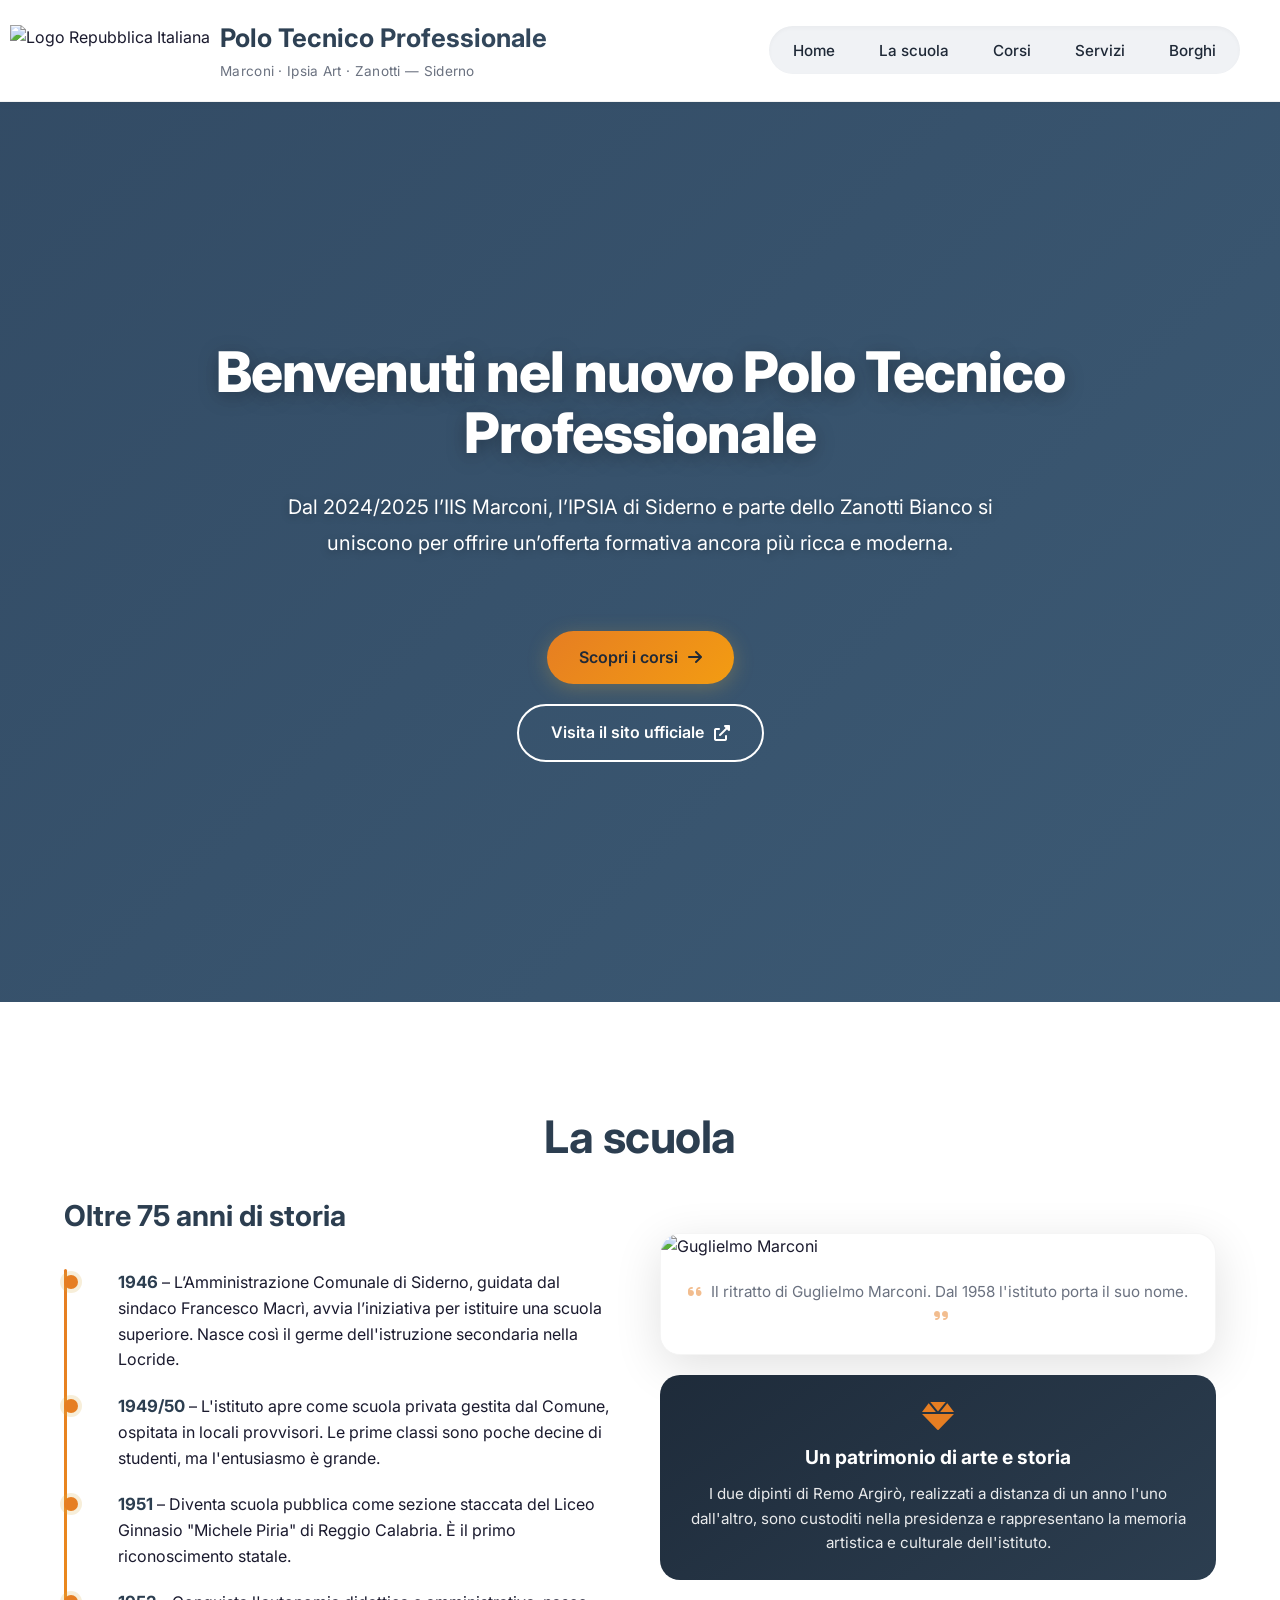
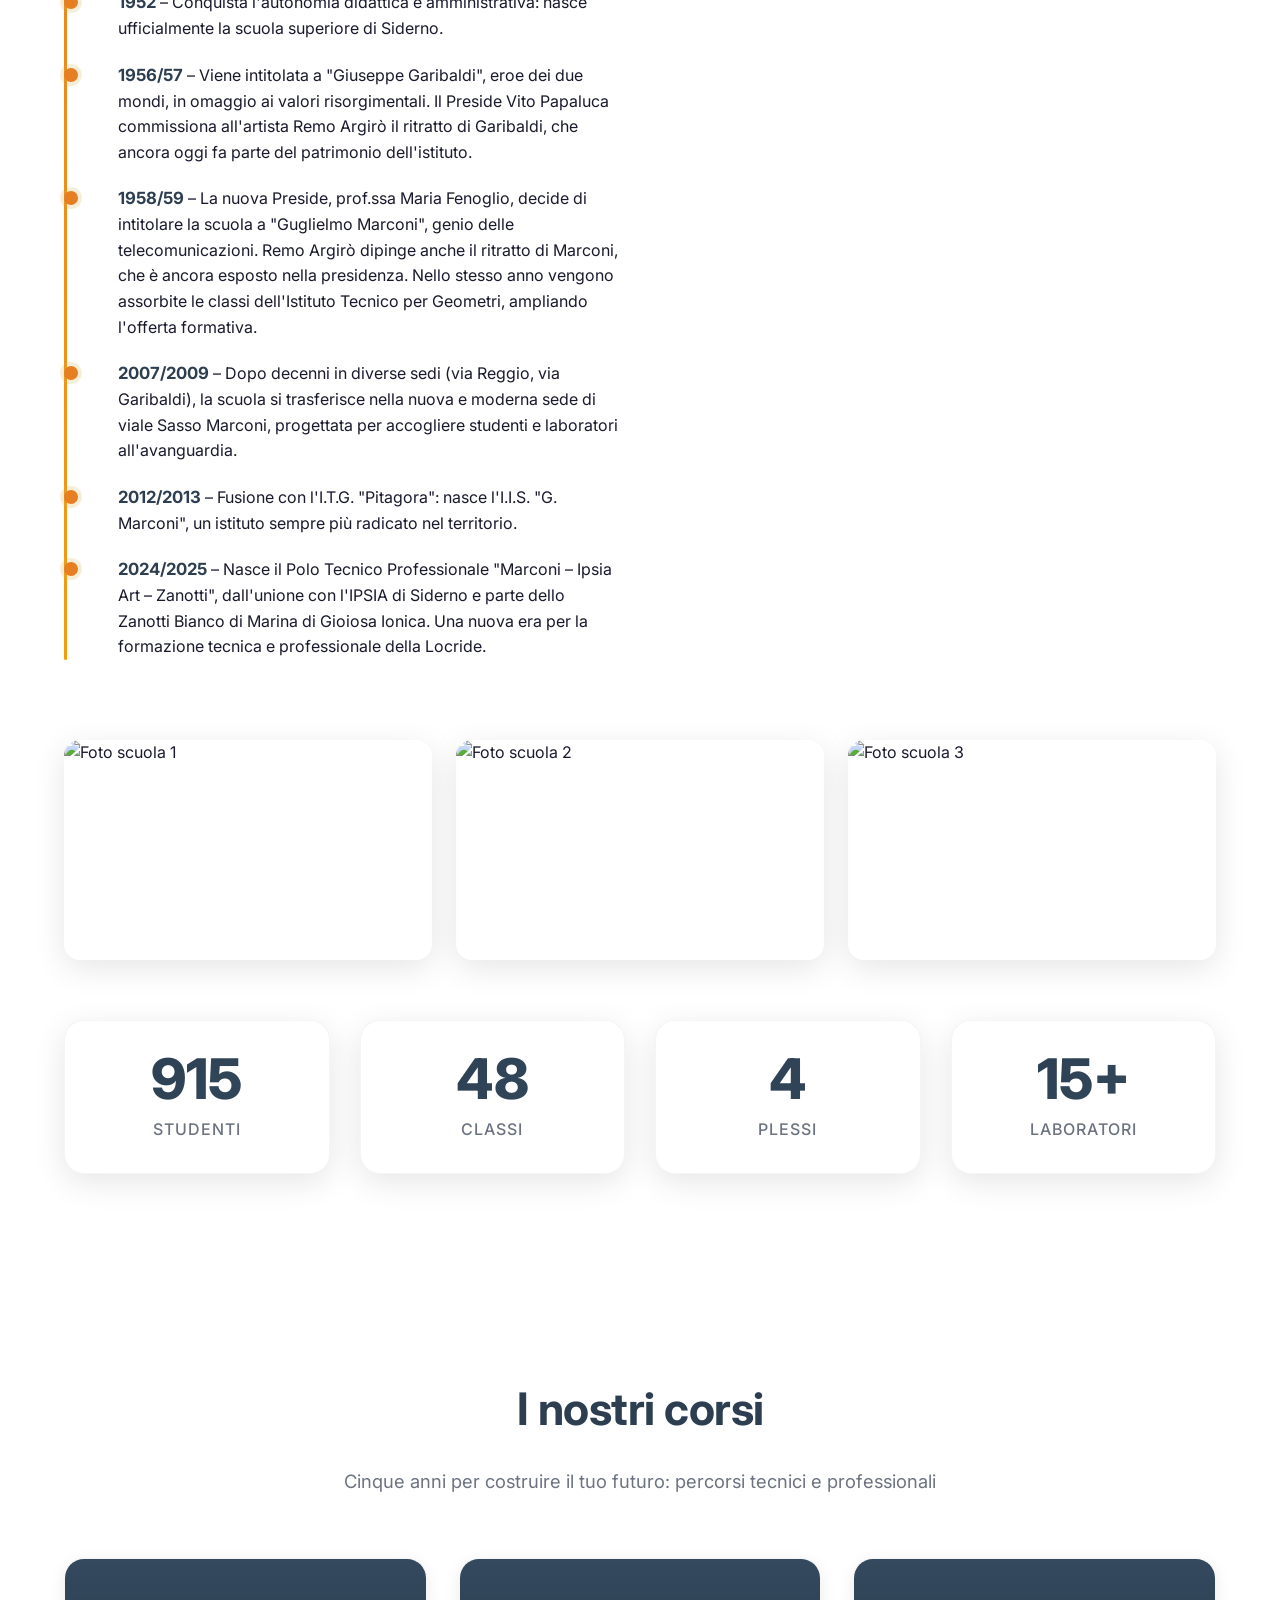
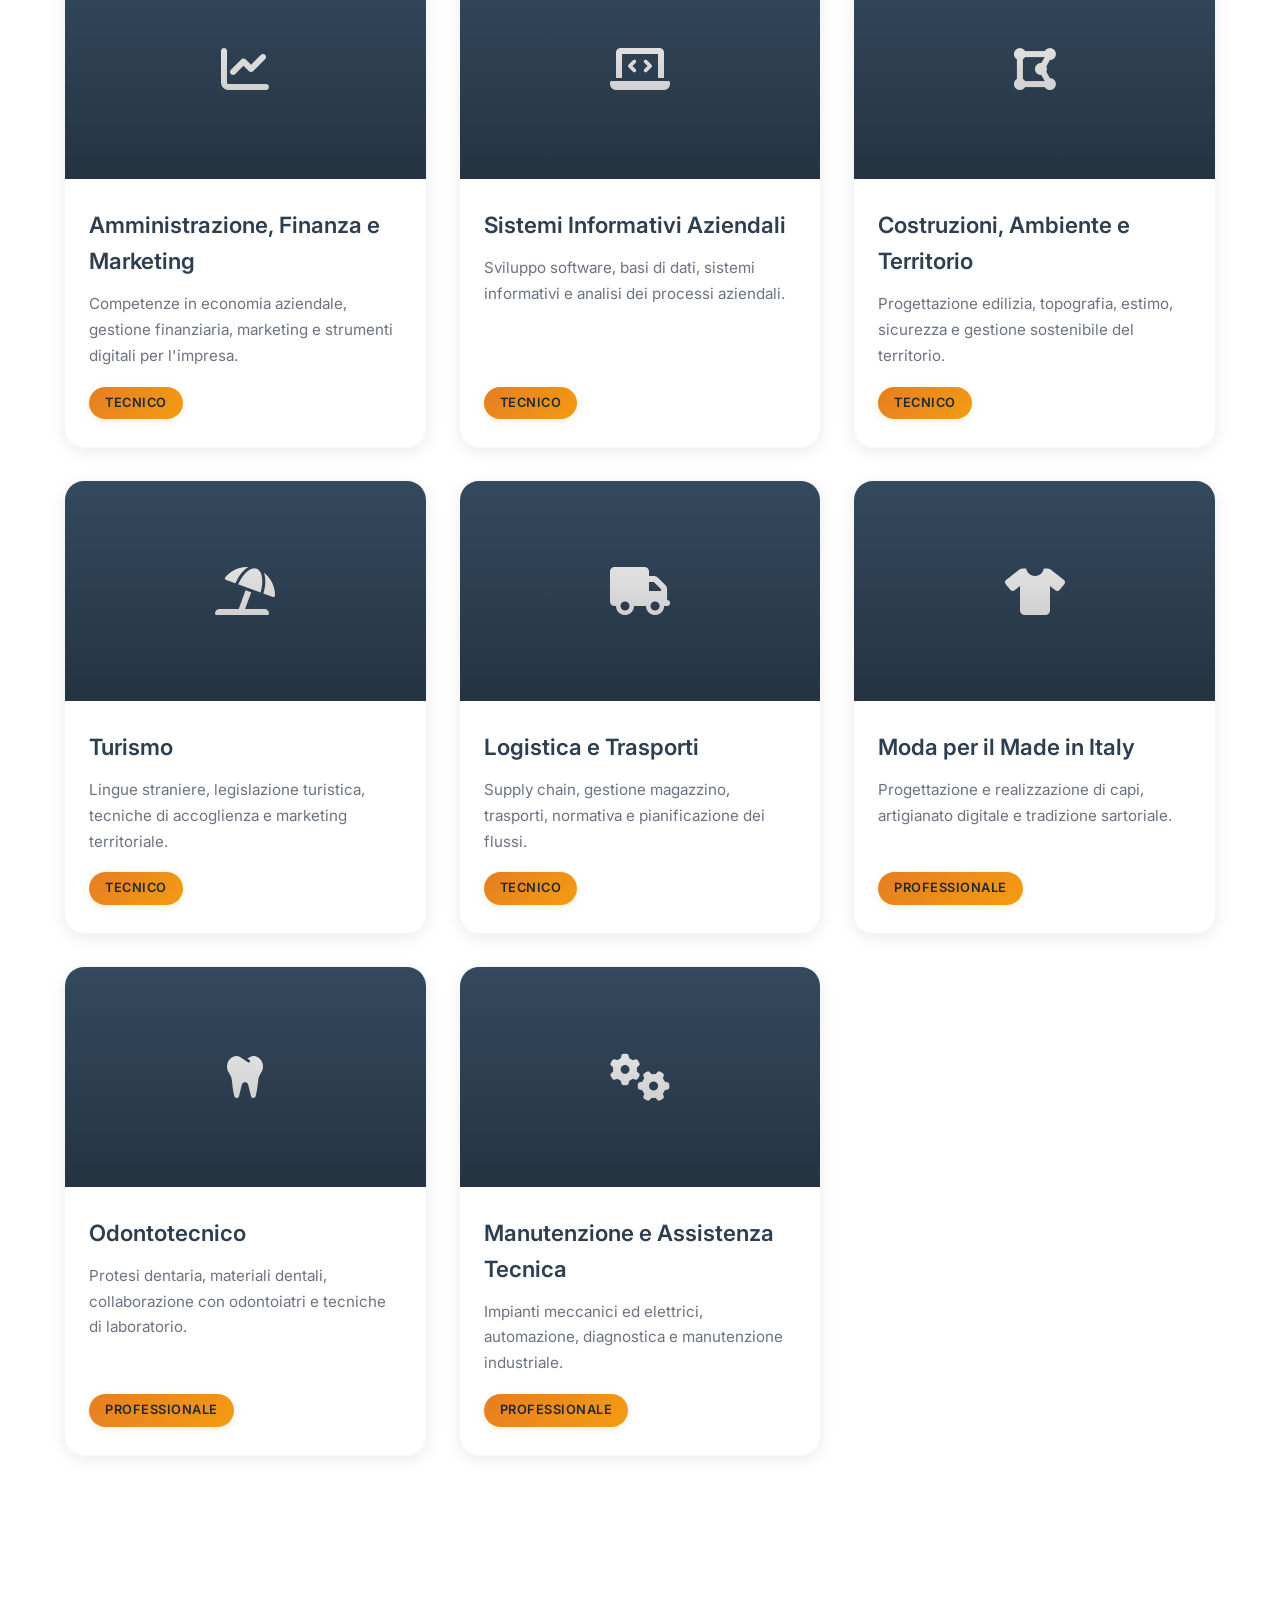
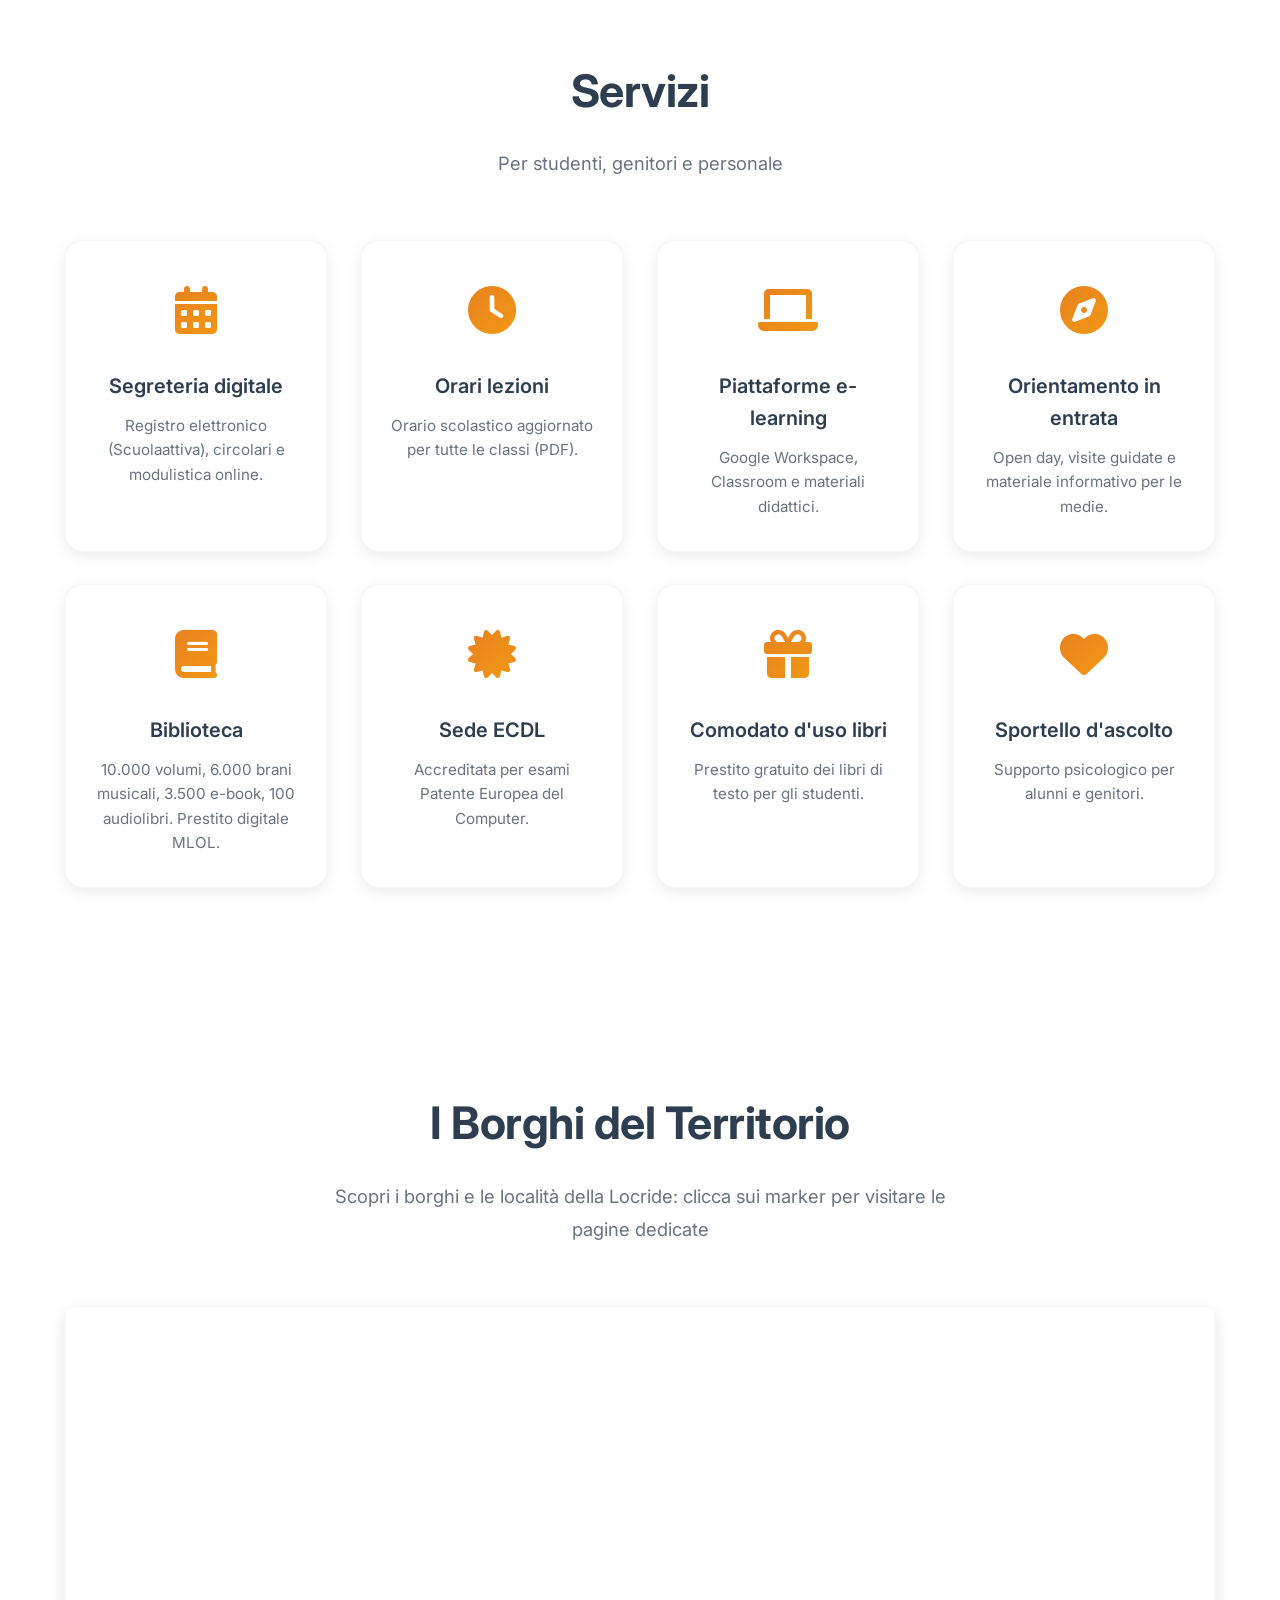
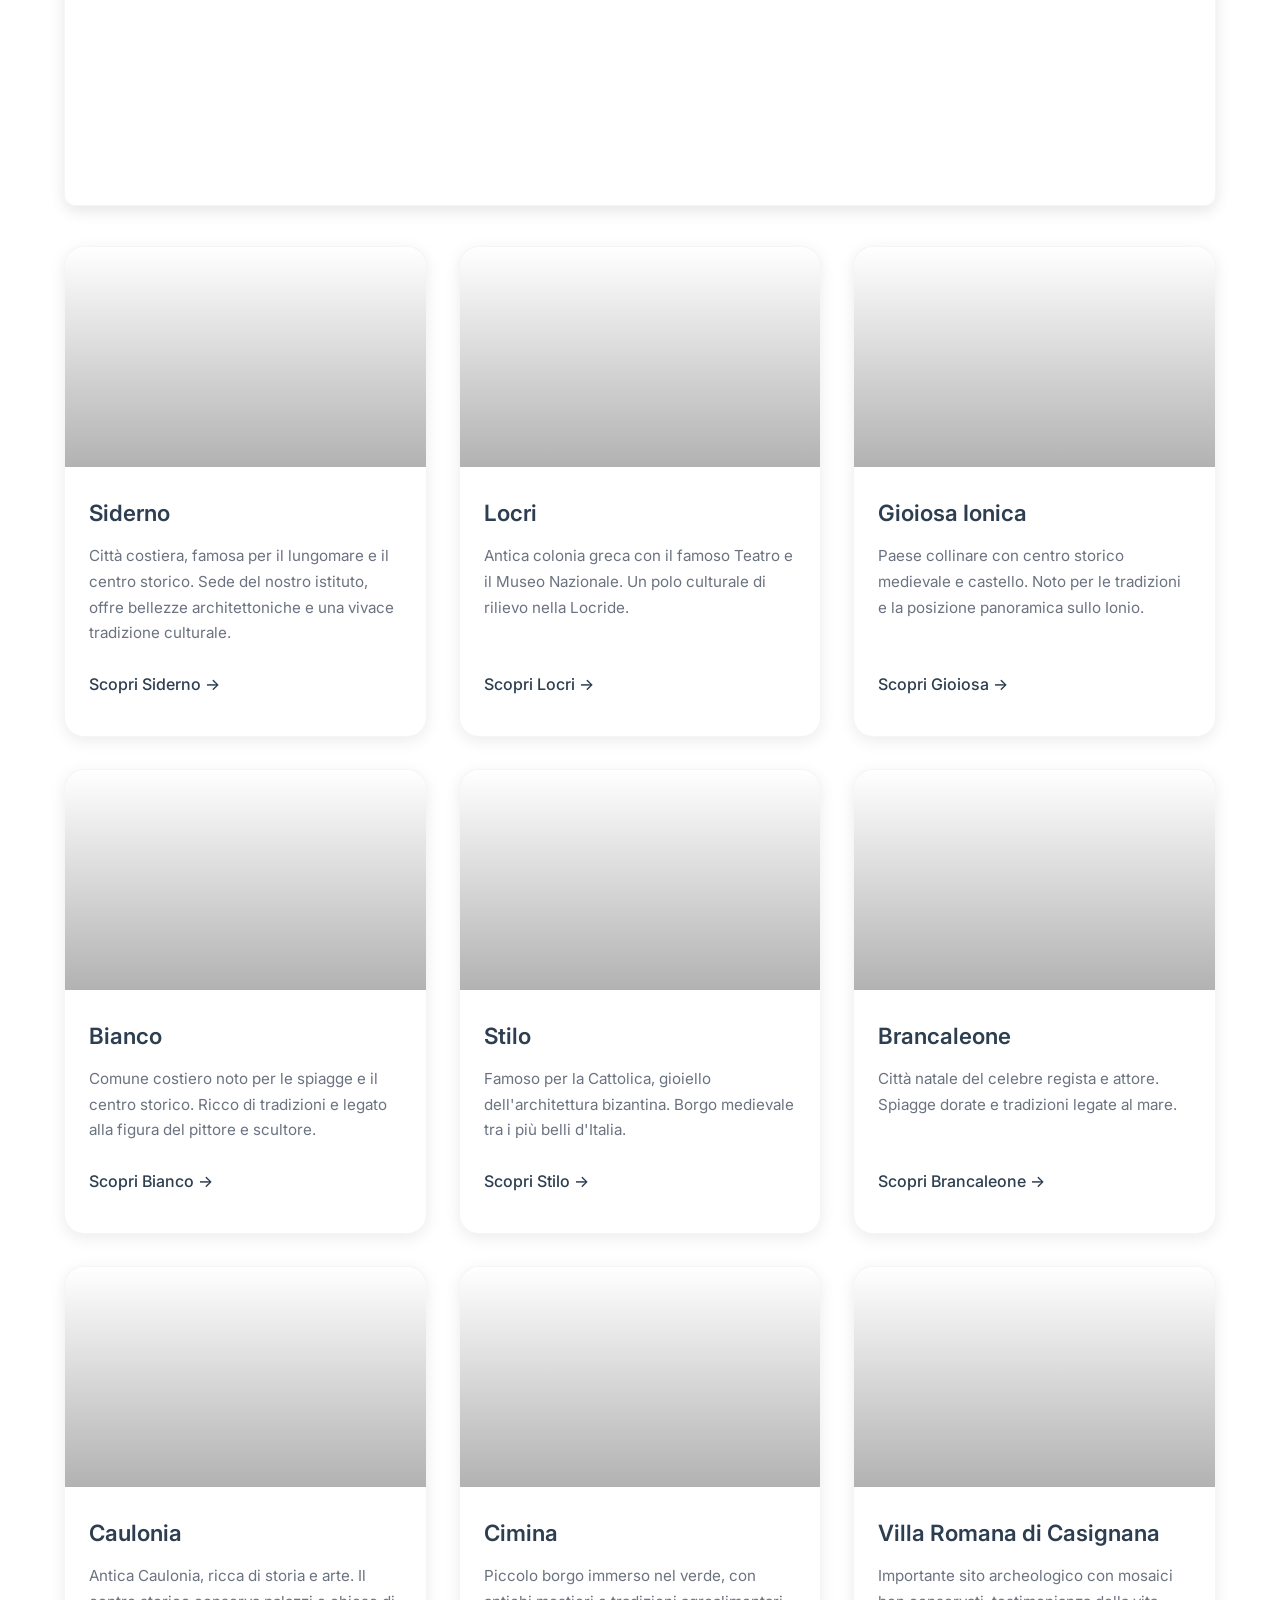
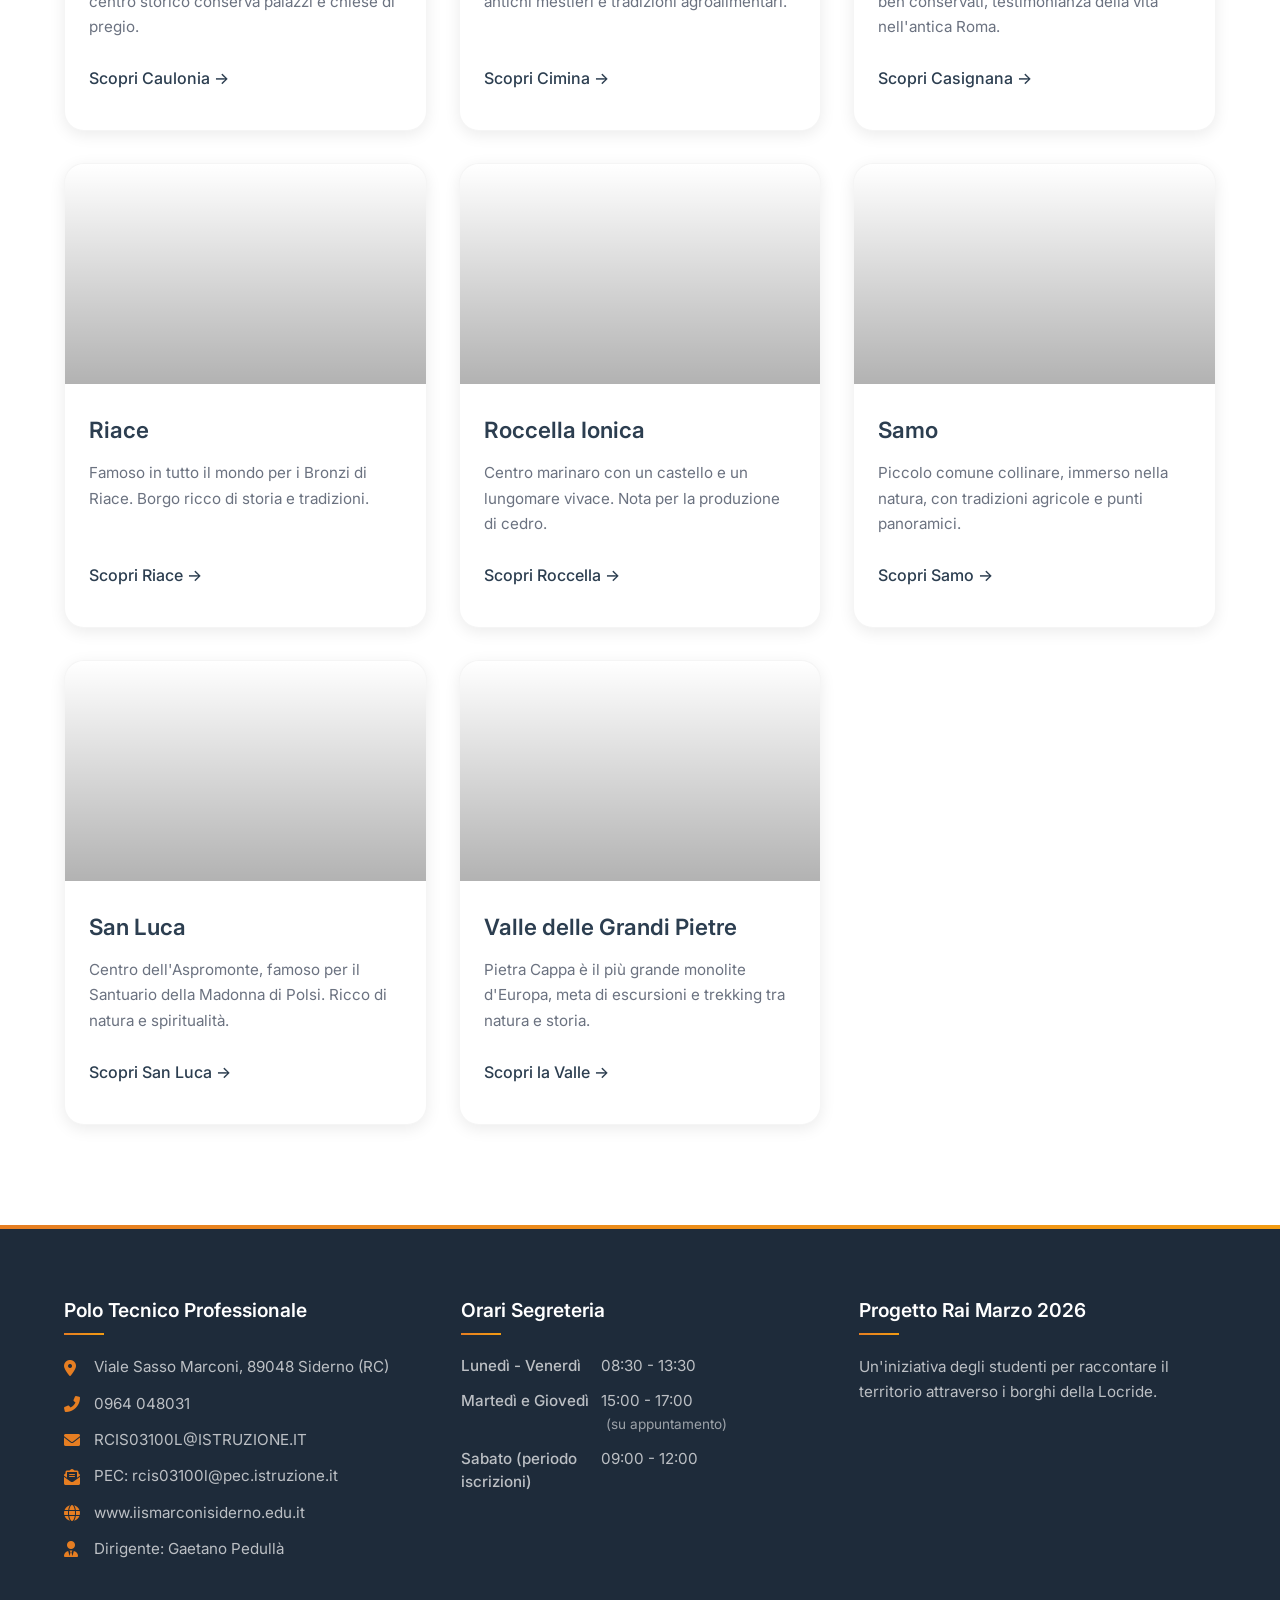
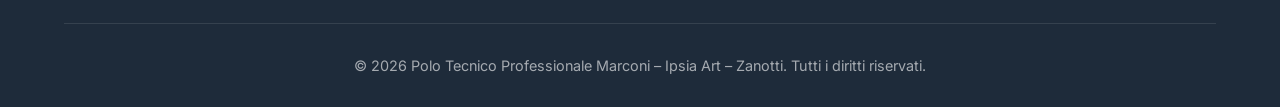
==== commit bbe79cc1: "Footer aggiornato" ====
--- a/Sito Web Scuola/index.html
+++ b/Sito Web Scuola/index.html
@@ -439,145 +439,156 @@
             animation: fadeInUp 0.6s ease-out 0.1s both;
         }
 
-        /* CARD GRID (corsi, borghi) */
-        .card-grid, .borghi-grid {
-            display: grid;
-            grid-template-columns: repeat(auto-fit, minmax(320px, 1fr));
-            gap: 32px;
-            margin-top: 40px;
-        }
-
-        .card, .borgo-card {
-            background: var(--white);
-            border-radius: 20px;
-            overflow: hidden;
-            box-shadow: var(--shadow);
-            transition: all var(--transition-slow);
-            border: 1px solid rgba(0, 0, 0, 0.04);
-            position: relative;
-        }
-
-        .card::before, .borgo-card::before {
-            content: "";
-            position: absolute;
-            top: 0;
-            left: 0;
-            right: 0;
-            height: 4px;
-            background: var(--gradient-accent);
-            transform: scaleX(0);
-            transition: transform var(--transition);
-            transform-origin: left;
-        }
-
-        .card:hover, .borgo-card:hover {
-            transform: translateY(-12px);
-            box-shadow: var(--shadow-hover);
-        }
-
-        .card:hover::before, .borgo-card:hover::before {
-            transform: scaleX(1);
-        }
-
-        .card-image, .borgo-image {
-            height: 220px;
-            background-size: cover;
-            background-position: center;
-            position: relative;
-            overflow: hidden;
-        }
-
-        .card-image::after, .borgo-image::after {
-            content: "";
-            position: absolute;
-            top: 0;
-            left: 0;
-            right: 0;
-            bottom: 0;
-            background: linear-gradient(180deg, transparent 0%, rgba(0,0,0,0.3) 100%);
-        }
-
-        .card-image img, .borgo-image img {
-            width: 100%;
-            height: 100%;
-            object-fit: cover;
-            transition: transform 0.8s;
-        }
-
-        .card:hover .card-image img, .borgo-card:hover .borgo-image img {
-            transform: scale(1.1);
-        }
-
-        .card-content, .borgo-content {
-            padding: 28px 24px;
-        }
-
-        .card-content h3, .borgo-content h3 {
-            font-size: 1.4rem;
-            margin-bottom: 12px;
-            color: var(--primary);
-            font-weight: 600;
-        }
-
-        .card-content p, .borgo-content p {
-            color: var(--text-light);
-            margin-bottom: 18px;
-            line-height: 1.7;
-            font-size: 0.95rem;
-        }
-
-        .tag {
-            display: inline-block;
-            background: var(--gradient-accent);
-            color: var(--text-dark);
-            padding: 6px 16px;
-            border-radius: 20px;
-            font-size: 0.8rem;
-            font-weight: 600;
-            text-transform: uppercase;
-            letter-spacing: 0.5px;
-            box-shadow: 0 2px 8px rgba(212, 168, 67, 0.2);
-        }
-
-        .btn-borgo {
-            display: inline-flex;
-            align-items: center;
-            gap: 8px;
-            background: transparent;
-            color: var(--primary);
-            padding: 8px 0;
-            border: none;
-            font-weight: 500;
-            text-decoration: none;
-            transition: all var(--transition);
-            border-bottom: 2px solid transparent;
-        }
-
-        .btn-borgo:hover {
-            color: var(--accent);
-            border-bottom-color: var(--accent);
-            transform: translateX(5px);
-        }
-
-        .btn-borgo i {
-            font-size: 0.9rem;
-            transition: transform var(--transition);
-        }
-
-        .btn-borgo:hover i {
-            transform: translateX(5px);
-        }
-
-        /* CORSI - icone */
-        .corsi .card-image {
-            background: var(--gradient-primary);
-            display: flex;
-            align-items: center;
-            justify-content: center;
-            color: var(--white);
-            font-size: 3.5rem;
-        }
-
+       /* ============================================
+   CARD GRID (corsi, borghi)
+   ============================================ */
+.card-grid, .borghi-grid {
+    display: grid;
+    grid-template-columns: repeat(auto-fit, minmax(320px, 1fr));
+    gap: 32px;
+    margin-top: 40px;
+}
+
+.card, .borgo-card {
+    background: var(--white);
+    border-radius: 20px;
+    overflow: hidden;
+    box-shadow: var(--shadow);
+    transition: all var(--transition-slow);
+    border: 1px solid rgba(0, 0, 0, 0.04);
+    position: relative;
+    height: 100%; /* Tutte le card stessa altezza */
+    display: flex;
+    flex-direction: column;
+}
+
+.card::before, .borgo-card::before {
+    content: "";
+    position: absolute;
+    top: 0;
+    left: 0;
+    right: 0;
+    height: 4px;
+    background: var(--gradient-accent);
+    transform: scaleX(0);
+    transition: transform var(--transition);
+    transform-origin: left;
+}
+
+.card:hover, .borgo-card:hover {
+    transform: translateY(-12px);
+    box-shadow: var(--shadow-hover);
+}
+
+.card:hover::before, .borgo-card:hover::before {
+    transform: scaleX(1);
+}
+
+.card-image, .borgo-image {
+    height: 220px;
+    background-size: cover;
+    background-position: center;
+    position: relative;
+    overflow: hidden;
+}
+
+.card-image::after, .borgo-image::after {
+    content: "";
+    position: absolute;
+    top: 0;
+    left: 0;
+    right: 0;
+    bottom: 0;
+    background: linear-gradient(180deg, transparent 0%, rgba(0,0,0,0.3) 100%);
+}
+
+.card-image img, .borgo-image img {
+    width: 100%;
+    height: 100%;
+    object-fit: cover;
+    transition: transform 0.8s;
+}
+
+.card:hover .card-image img, .borgo-card:hover .borgo-image img {
+    transform: scale(1.1);
+}
+
+.card-content, .borgo-content {
+    padding: 28px 24px;
+    display: flex;
+    flex-direction: column;
+    flex: 1; /* Occupa tutto lo spazio rimanente nella card */
+}
+
+.card-content h3, .borgo-content h3 {
+    font-size: 1.4rem;
+    margin-bottom: 12px;
+    color: var(--primary);
+    font-weight: 600;
+}
+
+.card-content p, .borgo-content p {
+    color: var(--text-light);
+    margin-bottom: 18px;
+    line-height: 1.7;
+    font-size: 0.95rem;
+    flex: 1; /* Spinge il tag verso il basso */
+}
+
+.tag {
+    display: inline-block;
+    background: var(--gradient-accent);
+    color: var(--text-dark);
+    padding: 6px 16px;
+    border-radius: 20px;
+    font-size: 0.8rem;
+    font-weight: 600;
+    text-transform: uppercase;
+    letter-spacing: 0.5px;
+    box-shadow: 0 2px 8px rgba(212, 168, 67, 0.2);
+    align-self: flex-start; /* Allineato a sinistra */
+    margin-top: auto;       /* Spinto in fondo */
+    width: fit-content;     /* Larghezza in base al contenuto */
+}
+
+.btn-borgo {
+    display: inline-flex;
+    align-items: center;
+    gap: 8px;
+    background: transparent;
+    color: var(--primary);
+    padding: 8px 0;
+    border: none;
+    font-weight: 500;
+    text-decoration: none;
+    transition: all var(--transition);
+    border-bottom: 2px solid transparent;
+}
+
+.btn-borgo:hover {
+    color: var(--accent);
+    border-bottom-color: var(--accent);
+    transform: translateX(5px);
+}
+
+.btn-borgo i {
+    font-size: 0.9rem;
+    transition: transform var(--transition);
+}
+
+.btn-borgo:hover i {
+    transform: translateX(5px);
+}
+
+/* CORSI - icone */
+.corsi .card-image {
+    background: var(--gradient-primary);
+    display: flex;
+    align-items: center;
+    justify-content: center;
+    color: var(--white);
+    font-size: 3.5rem;
+}
         /* GALLERIA SCUOLA */
         .gallery {
             display: grid;
@@ -800,12 +811,54 @@
             background: var(--gradient-accent);
         }
 
-        .footer-grid {
-            display: grid;
-            grid-template-columns: repeat(4, 1fr);
-            gap: 40px;
-            margin-bottom: 50px;
-        }
+        /* Allineamento orari segreteria */
+.orario-row {
+    display: flex;
+    align-items: baseline;
+    margin-bottom: 12px;
+    line-height: 1.5;
+    color: rgba(255, 255, 255, 0.7);
+    font-size: 0.95rem;
+}
+
+.giorni {
+    flex: 0 0 140px; /* Larghezza fissa per i giorni */
+    font-weight: 500;
+}
+
+.orari {
+    flex: 1;
+}
+
+.nota {
+    display: inline-block;
+    font-size: 0.85rem;
+    opacity: 0.8;
+    margin-left: 5px;
+}
+
+/* Footer grid a 3 colonne */
+.footer-grid {
+    display: grid;
+    grid-template-columns: repeat(3, 1fr);
+    gap: 40px;
+    margin-bottom: 50px;
+}
+
+/* Responsive */
+@media (max-width: 768px) {
+    .footer-grid {
+        grid-template-columns: 1fr;
+        gap: 30px;
+    }
+    .orario-row {
+        flex-wrap: wrap;
+    }
+    .giorni {
+        flex-basis: 100%;
+        margin-bottom: 4px;
+    }
+}
 
         .footer-col h4 {
             font-size: 1.2rem;
@@ -875,6 +928,55 @@
             gap: 15px;
             margin-bottom: 25px;
         }
+
+        /* Allineamento orari segreteria */
+.orario-row {
+    display: flex;
+    align-items: baseline;
+    margin-bottom: 12px;
+    line-height: 1.5;
+    color: rgba(255, 255, 255, 0.7);
+    font-size: 0.95rem;
+}
+
+.giorni {
+    flex: 0 0 140px; /* Larghezza fissa per i giorni */
+    font-weight: 500;
+}
+
+.orari {
+    flex: 1;
+}
+
+.nota {
+    display: inline-block;
+    font-size: 0.85rem;
+    opacity: 0.8;
+    margin-left: 5px;
+}
+
+/* Footer grid: ora 3 colonne */
+.footer-grid {
+    display: grid;
+    grid-template-columns: repeat(3, 1fr);
+    gap: 40px;
+    margin-bottom: 50px;
+}
+
+/* Responsive: su mobile diventa 1 colonna */
+@media (max-width: 768px) {
+    .footer-grid {
+        grid-template-columns: 1fr;
+        gap: 30px;
+    }
+    .orario-row {
+        flex-wrap: wrap;
+    }
+    .giorni {
+        flex-basis: 100%;
+        margin-bottom: 4px;
+    }
+}
 
         .social-icons a {
             display: flex;
@@ -1118,102 +1220,102 @@
     </section>
 
         <!-- CORSI DI STUDIO (offerta completa) -->
-        <section id="corsi" style="background-color: white;">
-            <div class="container">
-                <h2 class="section-title">I nostri corsi</h2>
-                <p class="section-subtitle">Cinque anni per costruire il tuo futuro: percorsi tecnici e professionali</p>
-                <div class="card-grid">
-                    <!-- AFM -->
-                    <div class="card">
-                        <div class="card-image" style="background-color: var(--primary-light); display: flex; align-items: center; justify-content: center; color: white; font-size: 3rem;">
-                            <i class="fas fa-chart-line"></i>
-                        </div>
-                        <div class="card-content">
-                            <h3>Amministrazione, Finanza e Marketing</h3>
-                            <p>Competenze nei macro-fenomeni economici, gestione aziendale e strumenti digitali.</p>
-                            <span class="tag">Tecnico</span>
-                        </div>
-                    </div>
-                    <!-- SIA -->
-                    <div class="card">
-                        <div class="card-image" style="background-color: var(--primary-light); display: flex; align-items: center; justify-content: center; color: white; font-size: 3rem;">
-                            <i class="fas fa-laptop-code"></i>
-                        </div>
-                        <div class="card-content">
-                            <h3>Sistemi Informativi Aziendali</h3>
-                            <p>Informatica gestionale, programmazione e sistemi aziendali avanzati.</p>
-                            <span class="tag">Tecnico</span>
-                        </div>
-                    </div>
-                    <!-- CAT -->
-                    <div class="card">
-                        <div class="card-image" style="background-color: var(--primary-light); display: flex; align-items: center; justify-content: center; color: white; font-size: 3rem;">
-                            <i class="fas fa-draw-polygon"></i>
-                        </div>
-                        <div class="card-content">
-                            <h3>Costruzioni, Ambiente e Territorio</h3>
-                            <p>Progettazione edilizia, topografia, estimo e sicurezza.</p>
-                            <span class="tag">Tecnico</span>
-                        </div>
-                    </div>
-                    <!-- Turismo -->
-                    <div class="card">
-                        <div class="card-image" style="background-color: var(--primary-light); display: flex; align-items: center; justify-content: center; color: white; font-size: 3rem;">
-                            <i class="fas fa-umbrella-beach"></i>
-                        </div>
-                        <div class="card-content">
-                            <h3>Turismo</h3>
-                            <p>Lingue straniere, legislazione turistica e tecniche di accoglienza.</p>
-                            <span class="tag">Tecnico</span>
-                        </div>
-                    </div>
-                    <!-- Logistica -->
-                    <div class="card">
-                        <div class="card-image" style="background-color: var(--primary-light); display: flex; align-items: center; justify-content: center; color: white; font-size: 3rem;">
-                            <i class="fas fa-truck"></i>
-                        </div>
-                        <div class="card-content">
-                            <h3>Logistica e Trasporti</h3>
-                            <p>Supply chain, magazzino, normativa e pianificazione dei trasporti.</p>
-                            <span class="tag">Tecnico</span>
-                        </div>
-                    </div>
-                    <!-- Moda per il Made in Italy -->
-                    <div class="card">
-                        <div class="card-image" style="background-color: var(--primary-light); display: flex; align-items: center; justify-content: center; color: white; font-size: 3rem;">
-                            <i class="fas fa-tshirt"></i>
-                        </div>
-                        <div class="card-content">
-                            <h3>Moda per il Made in Italy</h3>
-                            <p>Dalla progettazione alla realizzazione di capi, artigianato digitale e tradizione sartoriale.</p>
-                            <span class="tag">Professionale</span>
-                        </div>
-                    </div>
-                    <!-- Odontotecnico -->
-                    <div class="card">
-                        <div class="card-image" style="background-color: var(--primary-light); display: flex; align-items: center; justify-content: center; color: white; font-size: 3rem;">
-                            <i class="fas fa-tooth"></i>
-                        </div>
-                        <div class="card-content">
-                            <h3>Odontotecnico</h3>
-                            <p>Protesi dentaria, collaborazione con odontoiatri, materiali e laboratorio.</p>
-                            <span class="tag">Professionale</span>
-                        </div>
-                    </div>
-                    <!-- Manutenzione e Assistenza Tecnica -->
-                    <div class="card">
-                        <div class="card-image" style="background-color: var(--primary-light); display: flex; align-items: center; justify-content: center; color: white; font-size: 3rem;">
-                            <i class="fas fa-cogs"></i>
-                        </div>
-                        <div class="card-content">
-                            <h3>Manutenzione e Assistenza Tecnica</h3>
-                            <p>Impianti, automazione, riparazione di veicoli e manutenzione industriale.</p>
-                            <span class="tag">Professionale</span>
-                        </div>
-                    </div>
-                </div>
-            </div>
-        </section>
+<section id="corsi" style="background-color: white;">
+    <div class="container">
+        <h2 class="section-title">I nostri corsi</h2>
+        <p class="section-subtitle">Cinque anni per costruire il tuo futuro: percorsi tecnici e professionali</p>
+        <div class="card-grid">
+            <!-- AFM -->
+            <div class="card">
+                <div class="card-image" style="background-color: var(--primary-light); display: flex; align-items: center; justify-content: center; color: white; font-size: 3rem;">
+                    <i class="fas fa-chart-line"></i>
+                </div>
+                <div class="card-content">
+                    <h3>Amministrazione, Finanza e Marketing</h3>
+                    <p>Competenze in economia aziendale, gestione finanziaria, marketing e strumenti digitali per l'impresa.</p>
+                    <span class="tag">Tecnico</span>
+                </div>
+            </div>
+            <!-- SIA -->
+            <div class="card">
+                <div class="card-image" style="background-color: var(--primary-light); display: flex; align-items: center; justify-content: center; color: white; font-size: 3rem;">
+                    <i class="fas fa-laptop-code"></i>
+                </div>
+                <div class="card-content">
+                    <h3>Sistemi Informativi Aziendali</h3>
+                    <p>Sviluppo software, basi di dati, sistemi informativi e analisi dei processi aziendali.</p>
+                    <span class="tag">Tecnico</span>
+                </div>
+            </div>
+            <!-- CAT -->
+            <div class="card">
+                <div class="card-image" style="background-color: var(--primary-light); display: flex; align-items: center; justify-content: center; color: white; font-size: 3rem;">
+                    <i class="fas fa-draw-polygon"></i>
+                </div>
+                <div class="card-content">
+                    <h3>Costruzioni, Ambiente e Territorio</h3>
+                    <p>Progettazione edilizia, topografia, estimo, sicurezza e gestione sostenibile del territorio.</p>
+                    <span class="tag">Tecnico</span>
+                </div>
+            </div>
+            <!-- Turismo -->
+            <div class="card">
+                <div class="card-image" style="background-color: var(--primary-light); display: flex; align-items: center; justify-content: center; color: white; font-size: 3rem;">
+                    <i class="fas fa-umbrella-beach"></i>
+                </div>
+                <div class="card-content">
+                    <h3>Turismo</h3>
+                    <p>Lingue straniere, legislazione turistica, tecniche di accoglienza e marketing territoriale.</p>
+                    <span class="tag">Tecnico</span>
+                </div>
+            </div>
+            <!-- Logistica -->
+            <div class="card">
+                <div class="card-image" style="background-color: var(--primary-light); display: flex; align-items: center; justify-content: center; color: white; font-size: 3rem;">
+                    <i class="fas fa-truck"></i>
+                </div>
+                <div class="card-content">
+                    <h3>Logistica e Trasporti</h3>
+                    <p>Supply chain, gestione magazzino, trasporti, normativa e pianificazione dei flussi.</p>
+                    <span class="tag">Tecnico</span>
+                </div>
+            </div>
+            <!-- Moda per il Made in Italy -->
+            <div class="card">
+                <div class="card-image" style="background-color: var(--primary-light); display: flex; align-items: center; justify-content: center; color: white; font-size: 3rem;">
+                    <i class="fas fa-tshirt"></i>
+                </div>
+                <div class="card-content">
+                    <h3>Moda per il Made in Italy</h3>
+                    <p>Progettazione e realizzazione di capi, artigianato digitale e tradizione sartoriale.</p>
+                    <span class="tag">Professionale</span>
+                </div>
+            </div>
+            <!-- Odontotecnico -->
+            <div class="card">
+                <div class="card-image" style="background-color: var(--primary-light); display: flex; align-items: center; justify-content: center; color: white; font-size: 3rem;">
+                    <i class="fas fa-tooth"></i>
+                </div>
+                <div class="card-content">
+                    <h3>Odontotecnico</h3>
+                    <p>Protesi dentaria, materiali dentali, collaborazione con odontoiatri e tecniche di laboratorio.</p>
+                    <span class="tag">Professionale</span>
+                </div>
+            </div>
+            <!-- Manutenzione e Assistenza Tecnica -->
+            <div class="card">
+                <div class="card-image" style="background-color: var(--primary-light); display: flex; align-items: center; justify-content: center; color: white; font-size: 3rem;">
+                    <i class="fas fa-cogs"></i>
+                </div>
+                <div class="card-content">
+                    <h3>Manutenzione e Assistenza Tecnica</h3>
+                    <p>Impianti meccanici ed elettrici, automazione, diagnostica e manutenzione industriale.</p>
+                    <span class="tag">Professionale</span>
+                </div>
+            </div>
+        </div>
+    </div>
+</section>
 
         <!-- SERVIZI (ampliati) -->
         <section id="servizi">
@@ -1406,65 +1508,49 @@
             </div>
         </section>
     </main>
-
-    <!-- FOOTER UPGRADED -->
-    <footer>
-        <div class="container">
-            <div class="footer-grid">
-                <!-- Colonna 1: Scuola e contatti -->
-                <div class="footer-col">
-                    <h4>Polo Tecnico Professionale</h4>
-                    <p><i class="fas fa-map-marker-alt"></i> Viale Sasso Marconi, 89048 Siderno (RC)</p>
-                    <p><i class="fas fa-phone-alt"></i> 0964 048031</p>
-                    <p><i class="fas fa-envelope"></i> RCIS03100L@ISTRUZIONE.IT</p>
-                    <p><i class="fas fa-envelope-open-text"></i> PEC: rcis03100l@pec.istruzione.it</p>
-                    <p><i class="fas fa-globe"></i> www.iismarconisiderno.edu.it</p>
-                    <p><i class="fas fa-user-tie"></i> Dirigente: Gaetano Pedullà</p>
-                </div>
-
-                <!-- Colonna 2: Orari segreteria -->
-                <div class="footer-col">
-                    <h4>Orari Segreteria</h4>
-                    <p><strong>Lunedì - Venerdì</strong><br>08:30 - 13:30</p>
-                    <p><strong>Martedì e Giovedì</strong><br>15:00 - 17:00 (solo su appuntamento)</p>
-                    <p><strong>Apertura straordinaria</strong><br>Sabato 09:00 - 12:00 (periodo iscrizioni)</p>
-                </div>
-
-                <!-- Colonna 3: Link utili -->
-                <div class="footer-col">
-                    <h4>Link utili</h4>
-                    <ul>
-                        <li><a href="#"><i class="fas fa-chevron-right"></i> Privacy policy</a></li>
-                        <li><a href="#"><i class="fas fa-chevron-right"></i> Cookie policy</a></li>
-                        <li><a href="#"><i class="fas fa-chevron-right"></i> Amministrazione trasparente</a></li>
-                        <li><a href="#"><i class="fas fa-chevron-right"></i> Albo online</a></li>
-                        <li><a href="#"><i class="fas fa-chevron-right"></i> Iscrizioni online</a></li>
-                        <li><a href="#"><i class="fas fa-chevron-right"></i> Orientamento</a></li>
-                        <li><a href="#"><i class="fas fa-chevron-right"></i> PTOF</a></li>
-                    </ul>
-                </div>
-
-                <!-- Colonna 4: Social e Newsletter -->
-                <div class="footer-col">
-                    <h4>Seguici</h4>
-                    <div class="social-icons">
-                        <a href="#"><i class="fab fa-facebook-f"></i></a>
-                        <a href="#"><i class="fab fa-instagram"></i></a>
-                        <a href="#"><i class="fab fa-youtube"></i></a>
-                        <a href="#"><i class="fab fa-tiktok"></i></a>
-                    </div>
-                    <p style="margin-top: 25px;"><strong>Newsletter</strong></p>
-                    <form style="display: flex; margin-top: 10px;">
-                        <input type="email" placeholder="La tua email" style="flex: 1; padding: 10px; border: none; border-radius: 5px 0 0 5px;">
-                        <button type="submit" style="background-color: var(--accent); border: none; padding: 10px 15px; border-radius: 0 5px 5px 0; cursor: pointer; font-weight: 600;"><i class="fas fa-paper-plane"></i></button>
-                    </form>
-                </div>
-            </div>
-            <div class="copyright">
-                &copy; 2026 Polo Tecnico Professionale Marconi – Ipsia Art – Zanotti. Sito realizzato dagli studenti del progetto scolastico. Tutti i diritti riservati.
+<!-- FOOTER AGGIORNATO (3 colonne) -->
+<footer>
+    <div class="container">
+        <div class="footer-grid">
+            <!-- Colonna 1: Scuola e contatti -->
+            <div class="footer-col">
+                <h4>Polo Tecnico Professionale</h4>
+                <p><i class="fas fa-map-marker-alt"></i> Viale Sasso Marconi, 89048 Siderno (RC)</p>
+                <p><i class="fas fa-phone-alt"></i> 0964 048031</p>
+                <p><i class="fas fa-envelope"></i> RCIS03100L@ISTRUZIONE.IT</p>
+                <p><i class="fas fa-envelope-open-text"></i> PEC: rcis03100l@pec.istruzione.it</p>
+                <p><i class="fas fa-globe"></i> www.iismarconisiderno.edu.it</p>
+                <p><i class="fas fa-user-tie"></i> Dirigente: Gaetano Pedullà</p>
+            </div>
+
+            <!-- Colonna 2: Orari segreteria (ordinari) -->
+            <div class="footer-col">
+                <h4>Orari Segreteria</h4>
+                <div class="orario-row">
+                    <span class="giorni">Lunedì - Venerdì</span>
+                    <span class="orari">08:30 - 13:30</span>
+                </div>
+                <div class="orario-row">
+                    <span class="giorni">Martedì e Giovedì</span>
+                    <span class="orari">15:00 - 17:00 <span class="nota">(su appuntamento)</span></span>
+                </div>
+                <div class="orario-row">
+                    <span class="giorni">Sabato (periodo iscrizioni)</span>
+                    <span class="orari">09:00 - 12:00</span>
+                </div>
+            </div>
+
+            <!-- Colonna 3: Progetto Rai Marzo 2026 -->
+            <div class="footer-col">
+                <h4>Progetto Rai Marzo 2026</h4>
+                <p style="margin-bottom: 15px;">Un'iniziativa degli studenti per raccontare il territorio attraverso i borghi della Locride.</p>
             </div>
         </div>
-    </footer>
+        <div class="copyright">
+            &copy; 2026 Polo Tecnico Professionale Marconi – Ipsia Art – Zanotti. Tutti i diritti riservati.
+        </div>
+    </div>
+</footer>
 
     <!-- Leaflet JS -->
     <script src="https://unpkg.com/leaflet@1.9.4/dist/leaflet.js"></script>
@@ -1560,20 +1646,20 @@
         });
 
         var borghi = [
-            { nome: "Siderno", lat: 38.267, lng: 16.3, link: "borghi/siderno.html" },
-            { nome: "Locri", lat: 38.233, lng: 16.267, link: "borghi/locri.html" },
-            { nome: "Gioiosa Ionica", lat: 38.333, lng: 16.317, link: "borghi/gioiosa.html" },
+            //{ nome: "Siderno", lat: 38.267, lng: 16.3, link: "borghi/siderno.html" },
+            // { nome: "Locri", lat: 38.233, lng: 16.267, link: "borghi/locri.html" },
+            //{ nome: "Gioiosa Ionica", lat: 38.333, lng: 16.317, link: "borghi/gioiosa.html" },
             { nome: "Bianco", lat: 38.092, lng: 16.153, link: "borghi/bianco.html" },
-            { nome: "Stilo", lat: 38.476, lng: 16.468, link: "borghi/stilo.html" },
+            // { nome: "Stilo", lat: 38.476, lng: 16.468, link: "borghi/stilo.html" },
             { nome: "Brancaleone", lat: 38.0, lng: 16.1, link: "borghi/brancaleone.html" },
             { nome: "Caulonia", lat: 38.383, lng: 16.4, link: "borghi/caulonia.html" },
-            { nome: "Cimina", lat: 38.266, lng: 16.083, link: "borghi/cimina.html" },
+            // { nome: "Cimina", lat: 38.266, lng: 16.083, link: "borghi/cimina.html" },
             { nome: "Casignana (Villa Romana)", lat: 38.116, lng: 16.083, link: "borghi/casignana.html" },
-            { nome: "Riace", lat: 38.417, lng: 16.483, link: "borghi/riace.html" },
-            { nome: "Roccella Ionica", lat: 38.317, lng: 16.4, link: "borghi/roccella.html" },
-            { nome: "Samo", lat: 38.067, lng: 16.067, link: "borghi/samo.html" },
-            { nome: "San Luca", lat: 38.15, lng: 16.0, link: "borghi/sanluca.html" },
-            { nome: "Valle delle Grandi Pietre", lat: 38.217, lng: 16.05, link: "borghi/valle-grandi-pietre.html" }
+            // { nome: "Riace", lat: 38.417, lng: 16.483, link: "borghi/riace.html" },
+            // { nome: "Roccella Ionica", lat: 38.317, lng: 16.4, link: "borghi/roccella.html" },
+            // { nome: "Samo", lat: 38.067, lng: 16.067, link: "borghi/samo.html" },
+            // { nome: "San Luca", lat: 38.15, lng: 16.0, link: "borghi/sanluca.html" },
+            // { nome: "Valle delle Grandi Pietre", lat: 38.217, lng: 16.05, link: "borghi/valle-grandi-pietre.html" }
         ];
 
         borghi.forEach(function(borgo) {
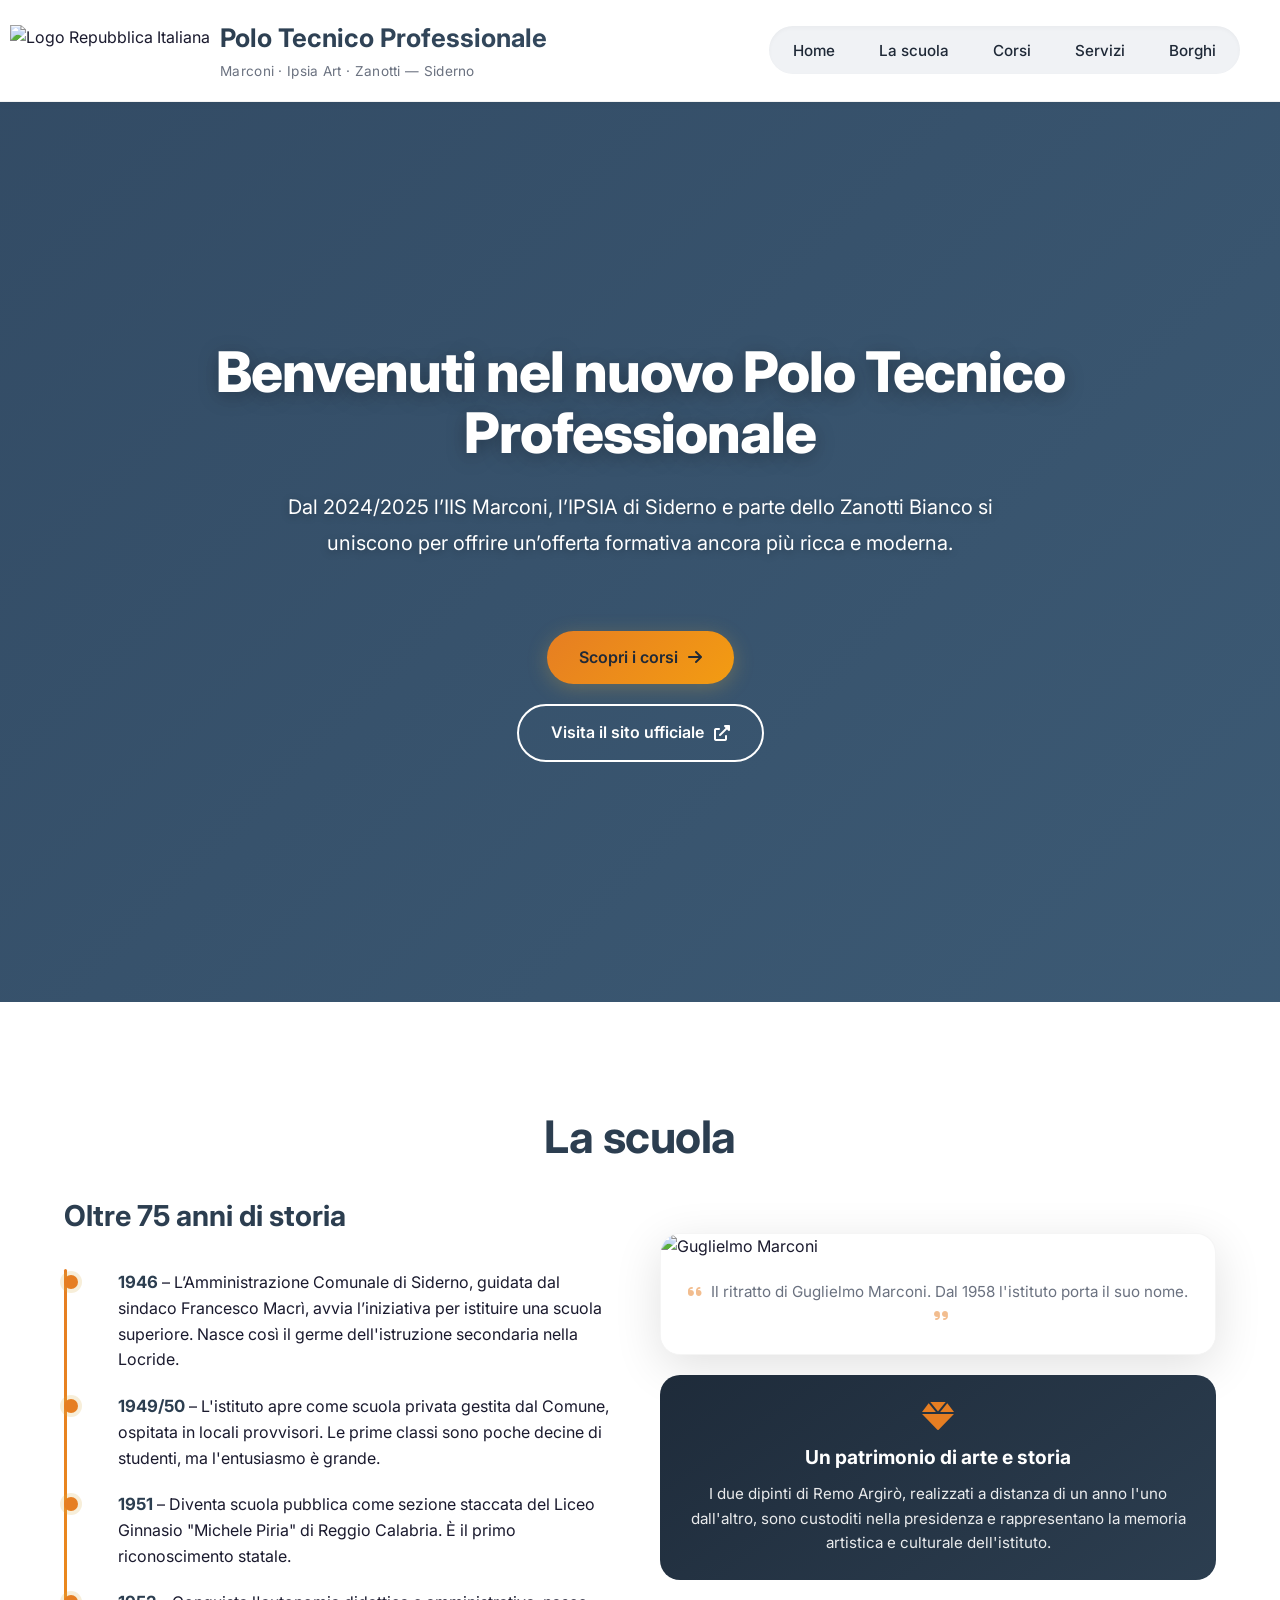
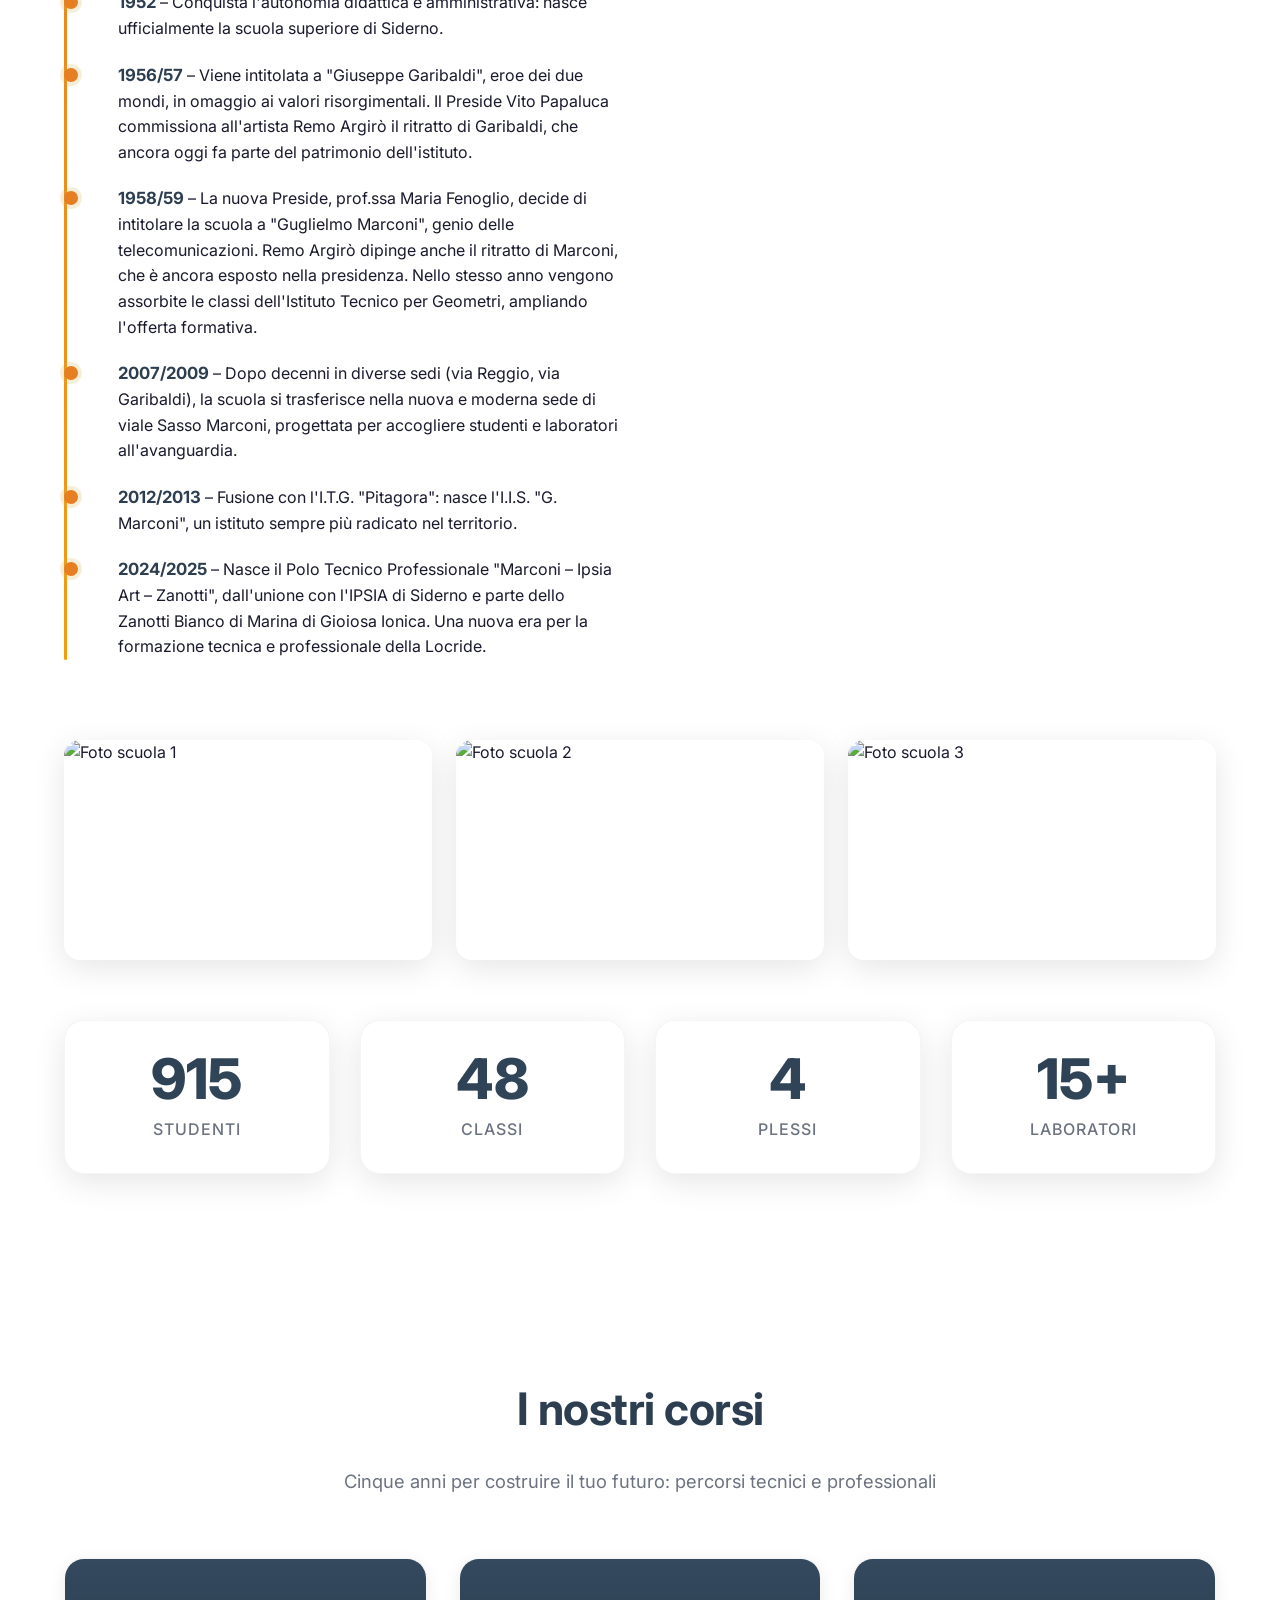
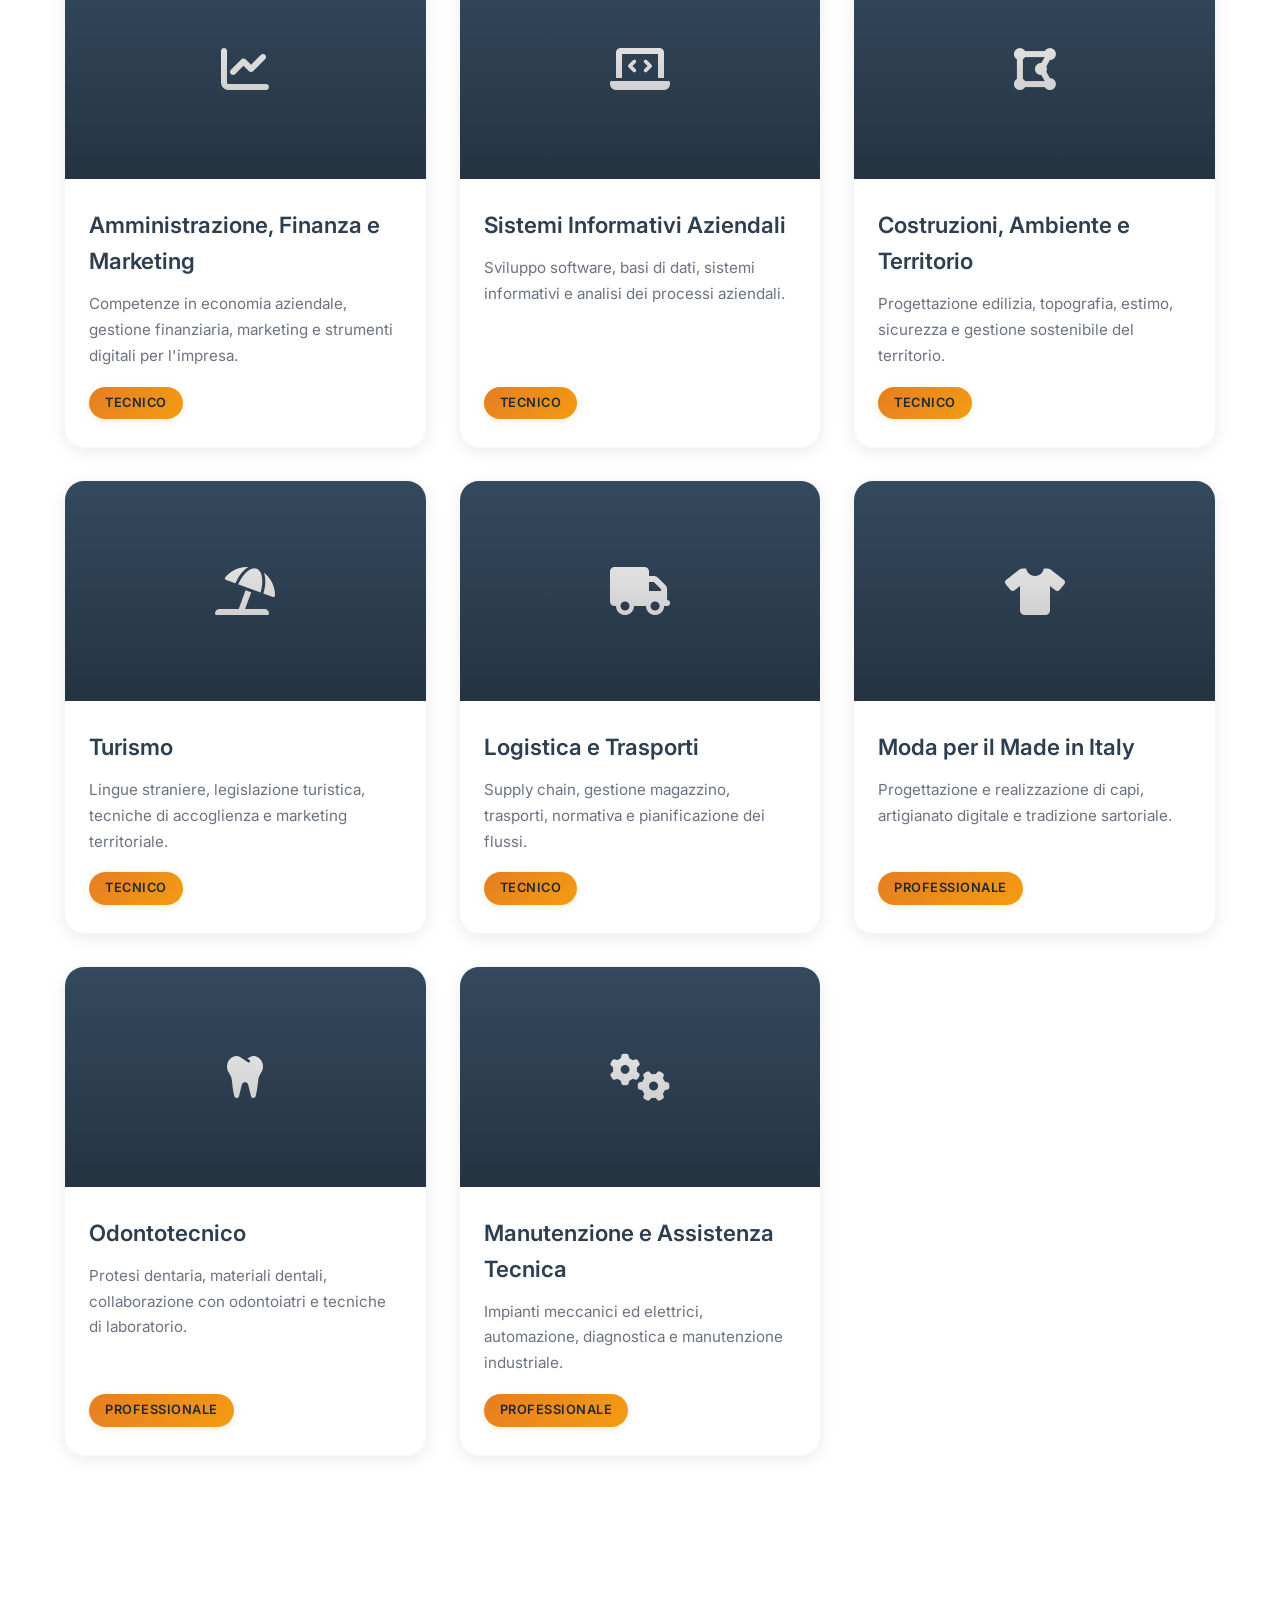
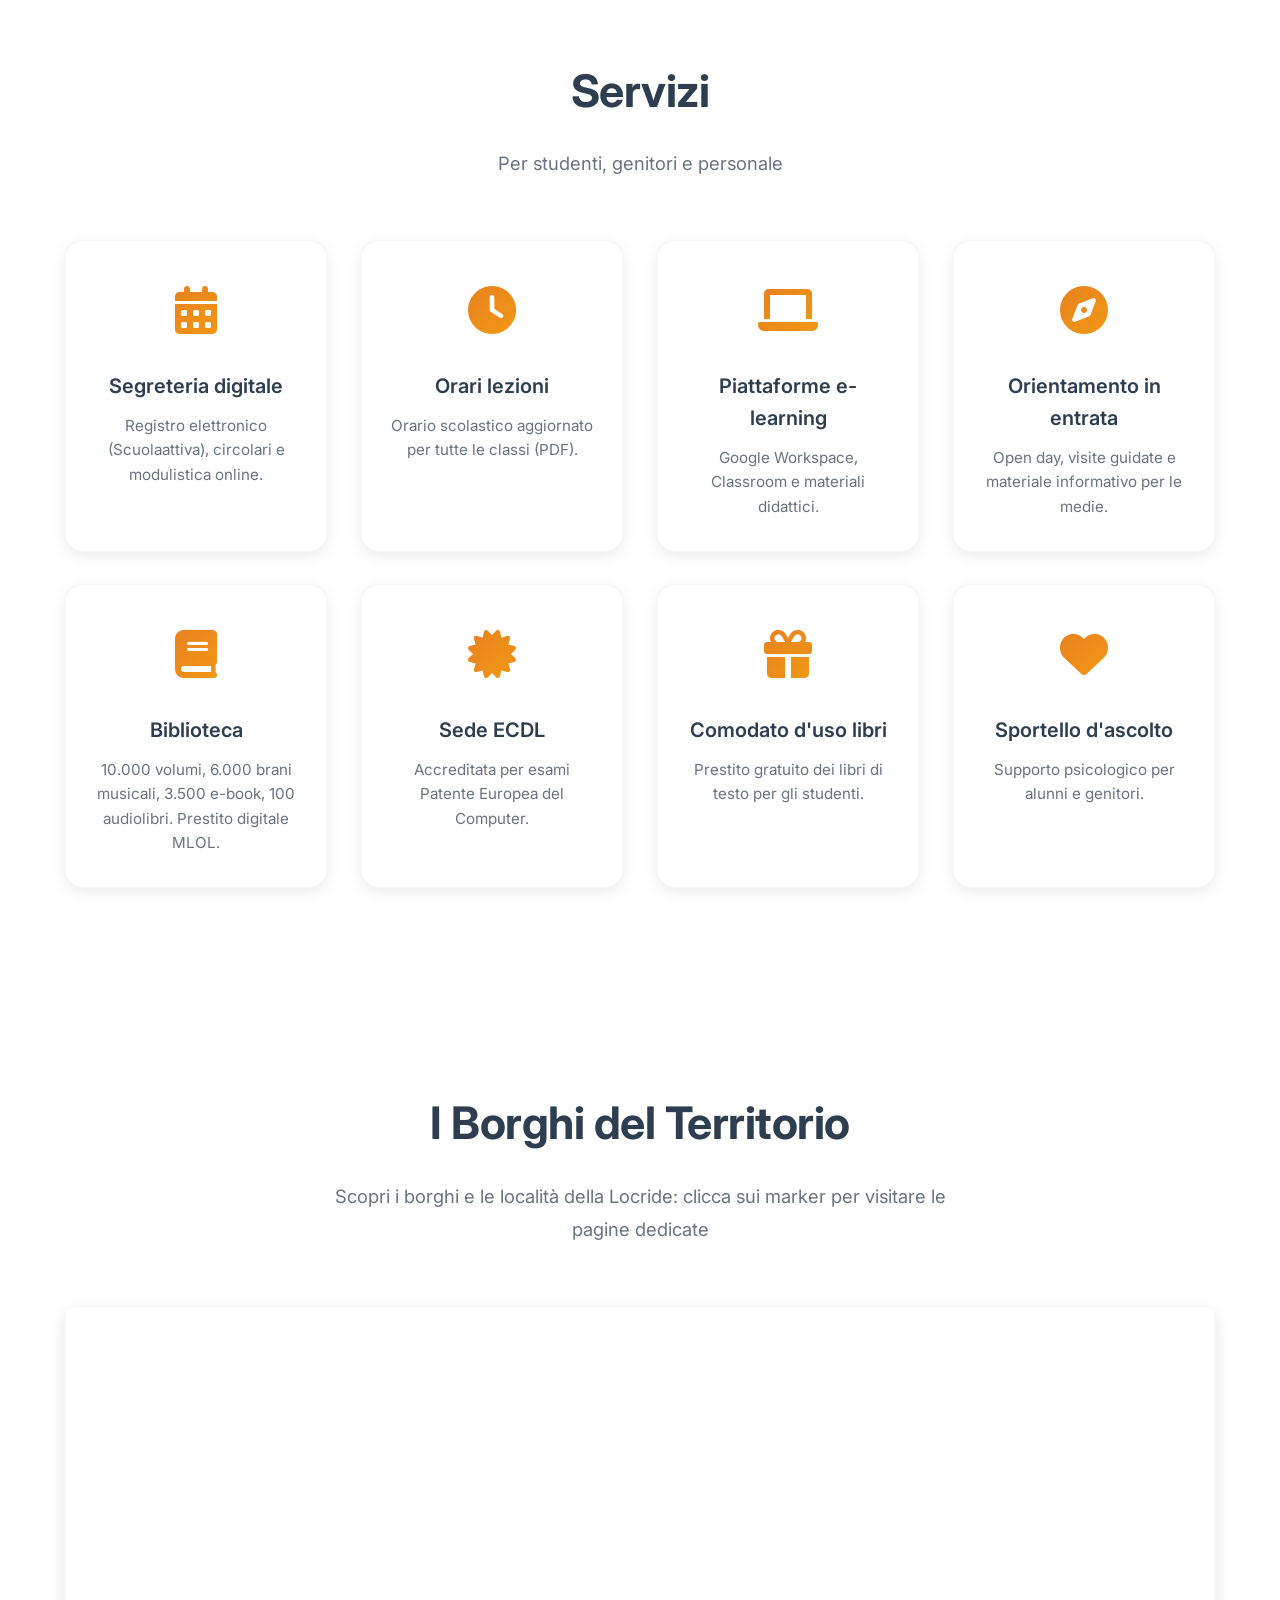
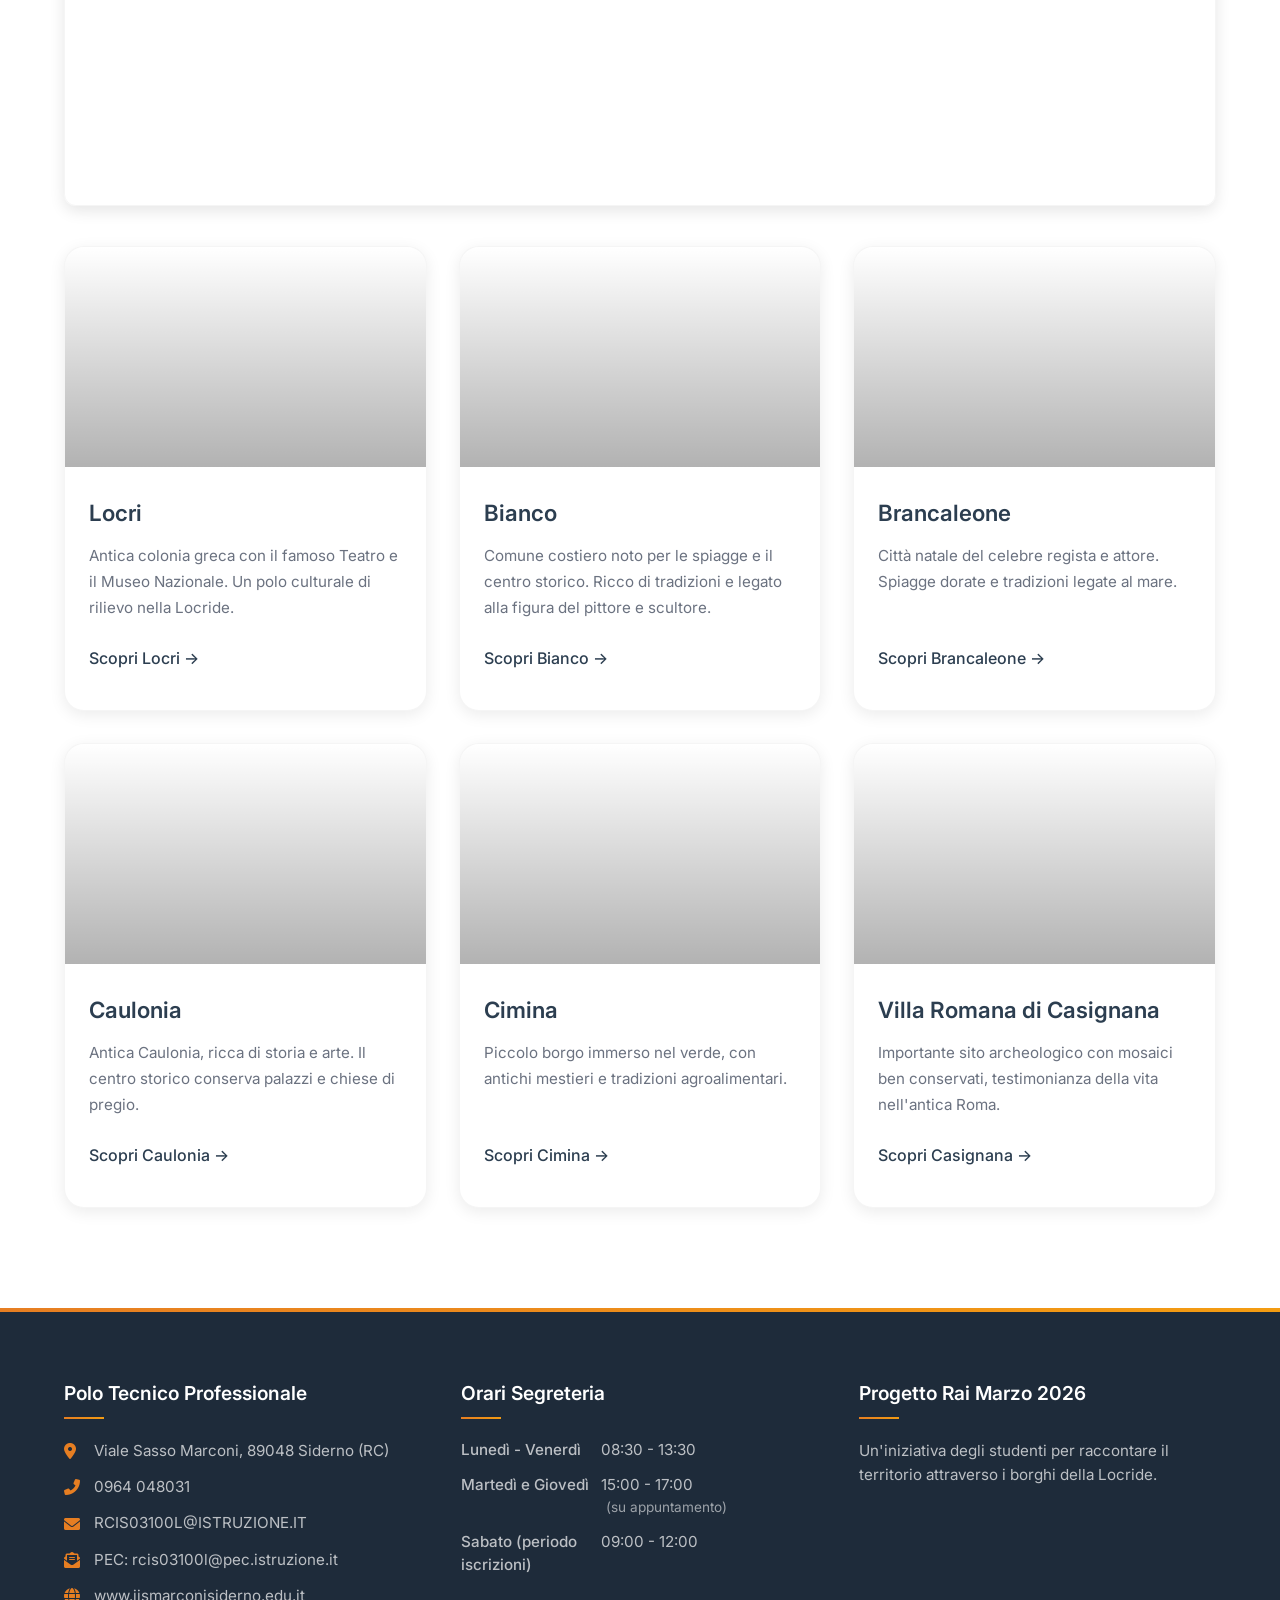
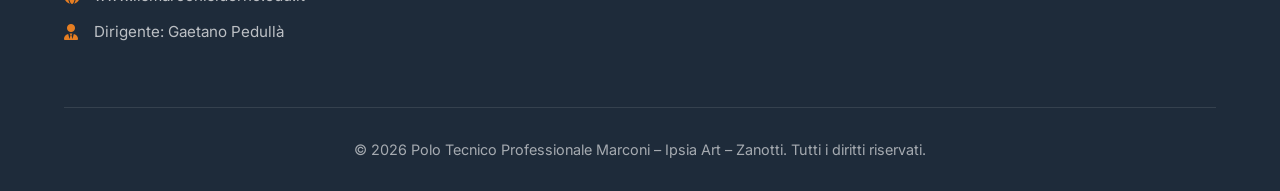
==== commit a615db92: "Rimosse alcune duplicazioni css di index.html + separazione index.html e style.css" ====
--- a/Sito Web Scuola/index.html
+++ b/Sito Web Scuola/index.html
@@ -1,1684 +1,994 @@
-<!DOCTYPE html>
+<!doctype html>
 <html lang="it">
-<head>
-    <meta charset="UTF-8">
-    <meta name="viewport" content="width=device-width, initial-scale=1.0">
+  <head>
+    <meta charset="UTF-8" />
+    <meta name="viewport" content="width=device-width, initial-scale=1.0" />
     <title>Polo Tecnico Professionale Marconi - Ipsia Art - Zanotti</title>
-    <link rel="icon" type="image/webp" href="images/logo-flavicon.webp">
+    <link rel="icon" type="image/webp" href="images/logo-flavicon.webp" />
     <!-- Google Fonts e Font Awesome -->
-    <link rel="preconnect" href="https://fonts.googleapis.com">
-    <link rel="preconnect" href="https://fonts.gstatic.com" crossorigin>
-    <link href="https://fonts.googleapis.com/css2?family=Inter:opsz,wght@14..32,400;14..32,500;14..32,600;14..32,700&display=swap" rel="stylesheet">
-    <link rel="stylesheet" href="https://cdnjs.cloudflare.com/ajax/libs/font-awesome/6.0.0-beta3/css/all.min.css">
+    <link rel="preconnect" href="https://fonts.googleapis.com" />
+    <link rel="preconnect" href="https://fonts.gstatic.com" crossorigin />
+    <link
+      href="https://fonts.googleapis.com/css2?family=Inter:opsz,wght@14..32,400;14..32,500;14..32,600;14..32,700&display=swap"
+      rel="stylesheet"
+    />
+    <link rel="stylesheet" href="style.css"/>
+    <link
+      rel="stylesheet"
+      href="https://cdnjs.cloudflare.com/ajax/libs/font-awesome/6.0.0-beta3/css/all.min.css"
+    />
     <!-- Leaflet CSS per la mappa -->
-    <link rel="stylesheet" href="https://unpkg.com/leaflet@1.9.4/dist/leaflet.css" />
-    <style>
-        /* ============================================
-           POLO TECNICO PROFESSIONALE - STYLE.CSS
-           Design Elegante e Professionale
-           ============================================ */
-
-        /* RESET E BASE */
-        * {
-            margin: 0;
-            padding: 0;
-            box-sizing: border-box;
-        }
-
-        html {
-            scroll-behavior: smooth;
-        }
-
-        body {
-            font-family: "Inter", sans-serif;
-            line-height: 1.6;
-            color: #1a1a2e;
-            background-color: #fafbfc;
-            overflow-x: hidden;
-        }
-
-        /* ============================================
-           VARIABILI COLORE - PALETTE REFINED
-           ============================================ */
-        :root {
-            --primary: #2c3e50;
-            --primary-light: #34495e;
-            --primary-dark: #1e2b3a;
-            --accent: #e67e22;
-            --accent-light: #f39c12;
-            --accent-dark: #c96e1c;
-            --secondary: #5c7c9a;
-            --gray-light: #f0f2f5;
-            --gray: #9ca3af;
-            --text-light: #6b7280;
-            --text-dark: #1f2937;
-            --white: #ffffff;
-            --off-white: #f8f9fa;
-            --shadow-sm: 0 2px 8px rgba(0, 0, 0, 0.04);
-            --shadow: 0 4px 16px rgba(0, 0, 0, 0.08);
-            --shadow-md: 0 8px 32px rgba(0, 0, 0, 0.1);
-            --shadow-lg: 0 12px 48px rgba(0, 0, 0, 0.12);
-            --shadow-xl: 0 20px 64px rgba(0, 0, 0, 0.16);
-            --shadow-hover: 0 24px 72px rgba(0, 0, 0, 0.18);
-            --gradient-primary: linear-gradient(135deg, var(--primary) 0%, var(--primary-light) 100%);
-            --gradient-accent: linear-gradient(135deg, var(--accent) 0%, var(--accent-light) 100%);
-            --transition: 0.3s ease;
-            --transition-slow: 0.5s ease;
-        }
-
-        /* ============================================
-           LAYOUT GENERALE
-           ============================================ */
-        .container {
-            max-width: 1200px;
-            margin: 0 auto;
-            padding: 0 24px;
-        }
-
-        /* ============================================
-           HEADER E NAVIGAZIONE
-           ============================================ */
-        header {
-            background: rgba(255, 255, 255, 0.95);
-            backdrop-filter: blur(20px) saturate(180%);
-            box-shadow: var(--shadow-sm);
-            position: sticky;
-            top: 0;
-            z-index: 1000;
-            transition: all var(--transition);
-            border-bottom: 1px solid rgba(0, 0, 0, 0.05);
-        }
-
-        header.scrolled {
-            background: rgba(255, 255, 255, 0.98);
-            box-shadow: var(--shadow);
-        }
-
-        .header-content {
-            display: flex;
-            justify-content: space-between;
-            align-items: center;
-            padding: 18px 0;
-            transition: padding var(--transition);
-        }
-
-        header.scrolled .header-content {
-            padding: 12px 0;
-        }
-
-        .logo h1 {
-            font-size: 1.6rem;
-            font-weight: 700;
-            background: var(--gradient-primary);
-            -webkit-background-clip: text;
-            -webkit-text-fill-color: transparent;
-            background-clip: text;
-            transition: transform var(--transition);
-        }
-
-        .logo h1:hover {
-            transform: translateX(5px);
-        }
-
-        .logo span {
-            font-size: 0.85rem;
-            color: var(--text-light);
-            display: block;
-            font-weight: 400;
-            letter-spacing: 0.3px;
-            margin-top: 2px;
-        }
-
-        /* ========== ANIMAZIONI DI INGRESSO ========== */
-@keyframes fadeInDown {
-    from {
-        opacity: 0;
-        transform: translateY(-30px);
-    }
-    to {
-        opacity: 1;
-        transform: translateY(0);
-    }
-}
-
-header {
-    animation: fadeInDown 0.8s ease-out;
-}
-
-.logo h1 {
-    animation: fadeInDown 0.8s ease-out 0.1s both;
-}
-
-.logo span {
-    animation: fadeInDown 0.8s ease-out 0.2s both;
-}
-
-.nav-menu li {
-    animation: fadeInDown 0.8s ease-out;
-    animation-fill-mode: both;
-}
-.nav-menu li:nth-child(1) { animation-delay: 0.1s; }
-.nav-menu li:nth-child(2) { animation-delay: 0.2s; }
-.nav-menu li:nth-child(3) { animation-delay: 0.3s; }
-.nav-menu li:nth-child(4) { animation-delay: 0.4s; }
-.nav-menu li:nth-child(5) { animation-delay: 0.5s; }
-
-.hero-buttons .btn {
-    animation: fadeInUp 0.8s ease-out;
-    animation-fill-mode: both;
-}
-.hero-buttons .btn:first-child {
-    animation-delay: 0.3s;
-}
-.hero-buttons .btn:last-child {
-    animation-delay: 0.5s;
-}
-
-        .nav-menu {
-            display: flex;
-            list-style: none;
-            gap: 4px;
-            background: var(--gray-light);
-            padding: 4px;
-            border-radius: 50px;
-            box-shadow: inset 0 2px 4px rgba(0, 0, 0, 0.03);
-            height: 48px;
-            align-items: center;
-        }
-
-        .nav-menu li {
-            display: flex;
-            height: 100%;
-            align-items: center;
-        }
-
-        .nav-menu a {
-            text-decoration: none;
-            color: var(--text-dark);
-            font-weight: 500;
-            font-size: 0.95rem;
-            padding: 0 20px;
-            border-radius: 40px;
-            transition: all var(--transition);
-            position: relative;
-            overflow: hidden;
-            display: flex;
-            align-items: center;
-            justify-content: center;
-            height: 36px;
-            line-height: 1;
-            white-space: nowrap;
-        }
-
-        .nav-menu a::before {
-            content: "";
-            position: absolute;
-            top: 0;
-            left: 0;
-            width: 100%;
-            height: 100%;
-            background: var(--gradient-primary);
-            opacity: 0;
-            transition: opacity var(--transition);
-            z-index: -1;
-            border-radius: 40px;
-        }
-
-        .nav-menu a:hover::before {
-            opacity: 1;
-        }
-
-        .nav-menu a:hover {
-            color: var(--white);
-            transform: translateY(-1px);
-        }
-
-        .nav-menu a.active {
-            background: var(--gradient-primary);
-            color: var(--white);
-            box-shadow: var(--shadow-sm);
-        }
-
-        .hamburger {
-            display: none;
-            font-size: 1.5rem;
-            cursor: pointer;
-            color: var(--primary);
-            padding: 8px;
-            border-radius: 8px;
-            transition: background var(--transition);
-        }
-
-        .hamburger:hover {
-            background: var(--gray-light);
-        }
-
-        /* ============================================
-           HERO SECTION - SLIDESHOW CON FADE
-           ============================================ */
-        .hero {
-            position: relative;
-            height: 100vh;
-            min-height: 600px;
-            color: var(--white);
-            overflow: hidden;
-        }
-
-        .hero-slideshow-layer {
-            position: absolute;
-            top: 0;
-            left: 0;
-            width: 100%;
-            height: 100%;
-            background-size: cover;
-            background-position: center;
-            background-repeat: no-repeat;
-            opacity: 0;
-            transition: opacity 2s ease-in-out;
-            z-index: 1;
-        }
-
-        .hero-slideshow-layer.active {
-            opacity: 1;
-        }
-
-        .hero-overlay {
-            position: absolute;
-            top: 0;
-            left: 0;
-            width: 100%;
-            height: 100%;
-            background: linear-gradient(135deg, rgba(15, 44, 74, 0.85) 0%, rgba(26, 61, 92, 0.85) 100%);
-            z-index: 2;
-            pointer-events: none;
-        }
-
-        .hero .container {
-            position: relative;
-            z-index: 3;
-            display: flex;
-            flex-direction: column;
-            justify-content: center;
-            align-items: center;
-            height: 100%;
-            text-align: center;
-        }
-
-        .hero h2 {
-            font-size: 3.5rem;
-            font-weight: 800;
-            margin-bottom: 24px;
-            line-height: 1.1;
-            letter-spacing: -1px;
-            animation: fadeInUp 0.8s ease-out;
-            text-shadow: 0 4px 20px rgba(0, 0, 0, 0.3);
-        }
-
-        .hero p {
-            font-size: 1.25rem;
-            max-width: 750px;
-            margin: 0 auto 40px;
-            opacity: 0.95;
-            animation: fadeInUp 0.8s ease-out 0.2s both;
-            line-height: 1.8;
-            text-shadow: 0 2px 8px rgba(0, 0, 0, 0.3);
-        }
-
-        .hero-buttons {
-            display: flex;
-            flex-direction: column;
-            align-items: center;
-            gap: 20px;
-            margin-top: 30px;
-        }
-
-        .btn {
-            display: inline-flex;
-            align-items: center;
-            gap: 10px;
-            background: var(--gradient-accent);
-            color: var(--text-dark);
-            padding: 14px 32px;
-            border-radius: 50px;
-            text-decoration: none;
-            font-weight: 600;
-            font-size: 1rem;
-            transition: all var(--transition);
-            box-shadow: 0 4px 20px rgba(212, 168, 67, 0.3);
-            border: none;
-            position: relative;
-            overflow: hidden;
-        }
-
-        .btn::before {
-            content: "";
-            position: absolute;
-            top: 0;
-            left: -100%;
-            width: 100%;
-            height: 100%;
-            background: linear-gradient(90deg, transparent, rgba(255,255,255,0.3), transparent);
-            transition: left 0.6s;
-        }
-
-        .btn:hover::before {
-            left: 100%;
-        }
-
-        .btn:hover {
-            transform: translateY(-4px);
-            box-shadow: 0 12px 32px rgba(212, 168, 67, 0.4);
-        }
-
-        .btn i {
-            transition: transform var(--transition);
-        }
-
-        .btn:hover i {
-            transform: translateX(5px);
-        }
-
-        .btn-white {
-            background: transparent;
-            border: 2px solid var(--white);
-            color: var(--white);
-            box-shadow: none;
-        }
-
-        .btn-white:hover {
-            background: var(--white);
-            color: var(--primary);
-            border-color: var(--white);
-            transform: translateY(-4px);
-            box-shadow: 0 12px 32px rgba(255, 255, 255, 0.3);
-        }
-
-        .btn-white i {
-            color: inherit;
-        }
-
-        /* ============================================
-           ANIMAZIONI
-           ============================================ */
-        @keyframes fadeInUp {
-            from { opacity: 0; transform: translateY(40px); }
-            to { opacity: 1; transform: translateY(0); }
-        }
-
-        /* ============================================
-           SEZIONI GENERALI
-           ============================================ */
-        section {
-            padding: 100px 0;
-            position: relative;
-        }
-
-        section:nth-child(even) {
-            background-color: var(--white);
-        }
-
-        .section-title {
-            text-align: center;
-            font-size: 2.8rem;
-            font-weight: 700;
-            color: var(--primary);
-            margin-bottom: 20px;
-            letter-spacing: -0.5px;
-            animation: fadeInUp 0.6s ease-out;
-        }
-
-        .section-subtitle {
-            text-align: center;
-            color: var(--text-light);
-            margin-bottom: 60px;
-            font-size: 1.15rem;
-            max-width: 650px;
-            margin-left: auto;
-            margin-right: auto;
-            line-height: 1.8;
-            animation: fadeInUp 0.6s ease-out 0.1s both;
-        }
-
-       /* ============================================
-   CARD GRID (corsi, borghi)
-   ============================================ */
-.card-grid, .borghi-grid {
-    display: grid;
-    grid-template-columns: repeat(auto-fit, minmax(320px, 1fr));
-    gap: 32px;
-    margin-top: 40px;
-}
-
-.card, .borgo-card {
-    background: var(--white);
-    border-radius: 20px;
-    overflow: hidden;
-    box-shadow: var(--shadow);
-    transition: all var(--transition-slow);
-    border: 1px solid rgba(0, 0, 0, 0.04);
-    position: relative;
-    height: 100%; /* Tutte le card stessa altezza */
-    display: flex;
-    flex-direction: column;
-}
-
-.card::before, .borgo-card::before {
-    content: "";
-    position: absolute;
-    top: 0;
-    left: 0;
-    right: 0;
-    height: 4px;
-    background: var(--gradient-accent);
-    transform: scaleX(0);
-    transition: transform var(--transition);
-    transform-origin: left;
-}
-
-.card:hover, .borgo-card:hover {
-    transform: translateY(-12px);
-    box-shadow: var(--shadow-hover);
-}
-
-.card:hover::before, .borgo-card:hover::before {
-    transform: scaleX(1);
-}
-
-.card-image, .borgo-image {
-    height: 220px;
-    background-size: cover;
-    background-position: center;
-    position: relative;
-    overflow: hidden;
-}
-
-.card-image::after, .borgo-image::after {
-    content: "";
-    position: absolute;
-    top: 0;
-    left: 0;
-    right: 0;
-    bottom: 0;
-    background: linear-gradient(180deg, transparent 0%, rgba(0,0,0,0.3) 100%);
-}
-
-.card-image img, .borgo-image img {
-    width: 100%;
-    height: 100%;
-    object-fit: cover;
-    transition: transform 0.8s;
-}
-
-.card:hover .card-image img, .borgo-card:hover .borgo-image img {
-    transform: scale(1.1);
-}
-
-.card-content, .borgo-content {
-    padding: 28px 24px;
-    display: flex;
-    flex-direction: column;
-    flex: 1; /* Occupa tutto lo spazio rimanente nella card */
-}
-
-.card-content h3, .borgo-content h3 {
-    font-size: 1.4rem;
-    margin-bottom: 12px;
-    color: var(--primary);
-    font-weight: 600;
-}
-
-.card-content p, .borgo-content p {
-    color: var(--text-light);
-    margin-bottom: 18px;
-    line-height: 1.7;
-    font-size: 0.95rem;
-    flex: 1; /* Spinge il tag verso il basso */
-}
-
-.tag {
-    display: inline-block;
-    background: var(--gradient-accent);
-    color: var(--text-dark);
-    padding: 6px 16px;
-    border-radius: 20px;
-    font-size: 0.8rem;
-    font-weight: 600;
-    text-transform: uppercase;
-    letter-spacing: 0.5px;
-    box-shadow: 0 2px 8px rgba(212, 168, 67, 0.2);
-    align-self: flex-start; /* Allineato a sinistra */
-    margin-top: auto;       /* Spinto in fondo */
-    width: fit-content;     /* Larghezza in base al contenuto */
-}
-
-.btn-borgo {
-    display: inline-flex;
-    align-items: center;
-    gap: 8px;
-    background: transparent;
-    color: var(--primary);
-    padding: 8px 0;
-    border: none;
-    font-weight: 500;
-    text-decoration: none;
-    transition: all var(--transition);
-    border-bottom: 2px solid transparent;
-}
-
-.btn-borgo:hover {
-    color: var(--accent);
-    border-bottom-color: var(--accent);
-    transform: translateX(5px);
-}
-
-.btn-borgo i {
-    font-size: 0.9rem;
-    transition: transform var(--transition);
-}
-
-.btn-borgo:hover i {
-    transform: translateX(5px);
-}
-
-/* CORSI - icone */
-.corsi .card-image {
-    background: var(--gradient-primary);
-    display: flex;
-    align-items: center;
-    justify-content: center;
-    color: var(--white);
-    font-size: 3.5rem;
-}
-        /* GALLERIA SCUOLA */
-        .gallery {
-            display: grid;
-            grid-template-columns: repeat(auto-fit, minmax(280px, 1fr));
-            gap: 24px;
-            margin-top: 50px;
-        }
-
-        .gallery-item {
-            border-radius: 16px;
-            overflow: hidden;
-            height: 220px;
-            box-shadow: var(--shadow-md);
-            transition: all var(--transition-slow);
-            position: relative;
-        }
-
-        .gallery-item img {
-            width: 100%;
-            height: 100%;
-            object-fit: cover;
-            transition: transform 0.8s;
-        }
-
-        .gallery-item:hover img {
-            transform: scale(1.15);
-        }
-
-        /* SERVIZI */
-        .servizi-grid {
-            display: grid;
-            grid-template-columns: repeat(auto-fit, minmax(220px, 1fr));
-            gap: 32px;
-            margin-top: 40px;
-        }
-
-        .servizio-item {
-            text-align: center;
-            padding: 32px 24px;
-            background: var(--white);
-            border-radius: 20px;
-            box-shadow: var(--shadow);
-            transition: all var(--transition-slow);
-            border: 1px solid rgba(0, 0, 0, 0.04);
-            position: relative;
-            overflow: hidden;
-        }
-
-        .servizio-item::before {
-            content: "";
-            position: absolute;
-            top: 0;
-            left: 0;
-            right: 0;
-            height: 4px;
-            background: var(--gradient-primary);
-            transform: scaleX(0);
-            transition: transform var(--transition);
-        }
-
-        .servizio-item:hover::before {
-            transform: scaleX(1);
-        }
-
-        .servizio-item:hover {
-            transform: translateY(-8px);
-            box-shadow: var(--shadow-hover);
-        }
-
-        .servizio-icon {
-            font-size: 3rem;
-            color: var(--primary);
-            margin-bottom: 20px;
-            display: inline-block;
-            transition: transform var(--transition);
-            background: var(--gradient-accent);
-            -webkit-background-clip: text;
-            -webkit-text-fill-color: transparent;
-            background-clip: text;
-        }
-
-        .servizio-item:hover .servizio-icon {
-            transform: scale(1.15) rotate(-5deg);
-        }
-
-        .servizio-item h3 {
-            font-size: 1.25rem;
-            margin-bottom: 12px;
-            color: var(--primary);
-            font-weight: 600;
-        }
-
-        .servizio-item p {
-            color: var(--text-light);
-            font-size: 0.95rem;
-            line-height: 1.6;
-        }
-
-        /* TIMELINE */
-        .timeline {
-            margin: 30px 0;
-            list-style: none;
-            padding: 0;
-            position: relative;
-            padding-left: 30px;
-        }
-
-        .timeline::before {
-            content: "";
-            position: absolute;
-            left: 0;
-            top: 0;
-            bottom: 0;
-            width: 3px;
-            background: var(--gradient-accent);
-            border-radius: 2px;
-        }
-
-        .timeline li {
-            margin-bottom: 20px;
-            padding-left: 24px;
-            position: relative;
-            animation: fadeInUp 0.5s ease-out;
-        }
-
-        .timeline li::before {
-            content: "";
-            position: absolute;
-            left: -30px;
-            top: 6px;
-            width: 14px;
-            height: 14px;
-            background: var(--accent);
-            border-radius: 50%;
-            box-shadow: 0 0 0 4px rgba(212, 168, 67, 0.2);
-            transition: all var(--transition);
-        }
-
-        .timeline li:hover::before {
-            transform: scale(1.3);
-            box-shadow: 0 0 0 6px rgba(212, 168, 67, 0.3);
-        }
-
-        .timeline strong {
-            color: var(--primary);
-            font-weight: 700;
-            font-size: 1.05rem;
-        }
-
-        /* STATS */
-        .stats-grid {
-            display: flex;
-            justify-content: space-around;
-            flex-wrap: wrap;
-            gap: 30px;
-            margin-top: 60px;
-            text-align: center;
-        }
-
-        .stat-item {
-            flex: 1;
-            min-width: 150px;
-            padding: 30px 20px;
-            background: var(--white);
-            border-radius: 20px;
-            box-shadow: var(--shadow-md);
-            transition: all var(--transition-slow);
-            border: 1px solid rgba(0, 0, 0, 0.04);
-        }
-
-        .stat-item:hover {
-            transform: translateY(-8px);
-            box-shadow: var(--shadow-xl);
-        }
-
-        .stat-number {
-            font-size: 3.5rem;
-            font-weight: 800;
-            background: var(--gradient-primary);
-            -webkit-background-clip: text;
-            -webkit-text-fill-color: transparent;
-            background-clip: text;
-            line-height: 1;
-            margin-bottom: 10px;
-        }
-
-        .stat-label {
-            color: var(--text-light);
-            font-size: 1rem;
-            font-weight: 500;
-            text-transform: uppercase;
-            letter-spacing: 1px;
-        }
-
-        /* MAPPA */
-        #map {
-            height: 500px;
-            border-radius: 20px;
-            box-shadow: var(--shadow-lg);
-            margin-bottom: 40px;
-            border: 1px solid rgba(0, 0, 0, 0.04);
-        }
-
-        /* FOOTER */
-        footer {
-            background: var(--primary-dark);
-            color: rgba(255, 255, 255, 0.8);
-            padding: 70px 0 30px;
-            position: relative;
-            overflow: hidden;
-        }
-
-        footer::before {
-            content: "";
-            position: absolute;
-            top: 0;
-            left: 0;
-            right: 0;
-            height: 4px;
-            background: var(--gradient-accent);
-        }
-
-        /* Allineamento orari segreteria */
-.orario-row {
-    display: flex;
-    align-items: baseline;
-    margin-bottom: 12px;
-    line-height: 1.5;
-    color: rgba(255, 255, 255, 0.7);
-    font-size: 0.95rem;
-}
-
-.giorni {
-    flex: 0 0 140px; /* Larghezza fissa per i giorni */
-    font-weight: 500;
-}
-
-.orari {
-    flex: 1;
-}
-
-.nota {
-    display: inline-block;
-    font-size: 0.85rem;
-    opacity: 0.8;
-    margin-left: 5px;
-}
-
-/* Footer grid a 3 colonne */
-.footer-grid {
-    display: grid;
-    grid-template-columns: repeat(3, 1fr);
-    gap: 40px;
-    margin-bottom: 50px;
-}
-
-/* Responsive */
-@media (max-width: 768px) {
-    .footer-grid {
-        grid-template-columns: 1fr;
-        gap: 30px;
-    }
-    .orario-row {
-        flex-wrap: wrap;
-    }
-    .giorni {
-        flex-basis: 100%;
-        margin-bottom: 4px;
-    }
-}
-
-        .footer-col h4 {
-            font-size: 1.2rem;
-            font-weight: 600;
-            color: var(--white);
-            margin-bottom: 20px;
-            position: relative;
-            padding-bottom: 10px;
-        }
-
-        .footer-col h4::after {
-            content: "";
-            position: absolute;
-            left: 0;
-            bottom: 0;
-            width: 40px;
-            height: 2px;
-            background: var(--gradient-accent);
-        }
-
-        .footer-col p {
-            margin-bottom: 12px;
+    <link
+      rel="stylesheet"
+      href="https://unpkg.com/leaflet@1.9.4/dist/leaflet.css"
+    />
+  </head>
+  <body>
+    <header>
+      <div class="container header-content">
+        <div
+          class="logo"
+          style="
             display: flex;
             align-items: center;
             gap: 10px;
-            color: rgba(255, 255, 255, 0.7);
-            font-size: 0.95rem;
-            line-height: 1.6;
-        }
-
-        .footer-col p i {
-            color: var(--accent);
-            width: 20px;
-            font-size: 1rem;
-        }
-
-        .footer-col ul {
-            list-style: none;
-        }
-
-        .footer-col li {
-            margin-bottom: 12px;
-        }
-
-        .footer-col a {
-            color: rgba(255, 255, 255, 0.7);
-            text-decoration: none;
-            transition: all var(--transition);
-            display: inline-flex;
-            align-items: center;
-            gap: 8px;
-            font-size: 0.95rem;
-        }
-
-        .footer-col a:hover {
-            color: var(--accent);
-            transform: translateX(5px);
-        }
-
-        .footer-col a i {
-            font-size: 0.8rem;
-            color: var(--accent);
-        }
-
-        .social-icons {
-            display: flex;
-            gap: 15px;
-            margin-bottom: 25px;
-        }
-
-        /* Allineamento orari segreteria */
-.orario-row {
-    display: flex;
-    align-items: baseline;
-    margin-bottom: 12px;
-    line-height: 1.5;
-    color: rgba(255, 255, 255, 0.7);
-    font-size: 0.95rem;
-}
-
-.giorni {
-    flex: 0 0 140px; /* Larghezza fissa per i giorni */
-    font-weight: 500;
-}
-
-.orari {
-    flex: 1;
-}
-
-.nota {
-    display: inline-block;
-    font-size: 0.85rem;
-    opacity: 0.8;
-    margin-left: 5px;
-}
-
-/* Footer grid: ora 3 colonne */
-.footer-grid {
-    display: grid;
-    grid-template-columns: repeat(3, 1fr);
-    gap: 40px;
-    margin-bottom: 50px;
-}
-
-/* Responsive: su mobile diventa 1 colonna */
-@media (max-width: 768px) {
-    .footer-grid {
-        grid-template-columns: 1fr;
-        gap: 30px;
-    }
-    .orario-row {
-        flex-wrap: wrap;
-    }
-    .giorni {
-        flex-basis: 100%;
-        margin-bottom: 4px;
-    }
-}
-
-        .social-icons a {
-            display: flex;
-            align-items: center;
-            justify-content: center;
-            width: 40px;
-            height: 40px;
-            background: rgba(255, 255, 255, 0.1);
-            border-radius: 50%;
-            color: var(--white);
-            font-size: 1.1rem;
-            transition: all var(--transition);
-        }
-
-        .social-icons a:hover {
-            background: var(--accent);
-            color: var(--primary-dark);
-            transform: translateY(-5px);
-        }
-
-        .footer-col form {
-            display: flex;
-            margin-top: 15px;
-        }
-
-        .footer-col input {
-            flex: 1;
-            padding: 12px 16px;
-            border: none;
-            border-radius: 50px 0 0 50px;
-            background: rgba(255, 255, 255, 0.1);
-            color: var(--white);
-            font-family: "Inter", sans-serif;
-        }
-
-        .footer-col input::placeholder {
-            color: rgba(255, 255, 255, 0.5);
-        }
-
-        .footer-col button {
-            background: var(--accent);
-            border: none;
-            padding: 0 20px;
-            border-radius: 0 50px 50px 0;
-            color: var(--primary-dark);
-            font-weight: 600;
-            cursor: pointer;
-            transition: all var(--transition);
-        }
-
-        .footer-col button:hover {
-            background: var(--accent-light);
-        }
-
-        .copyright {
-            text-align: center;
-            border-top: 1px solid rgba(255, 255, 255, 0.1);
-            padding-top: 30px;
-            font-size: 0.9rem;
-            color: rgba(255, 255, 255, 0.6);
-        }
-
-        /* ============================================
-           RESPONSIVE
-           ============================================ */
-        @media (max-width: 1024px) {
-            .footer-grid { grid-template-columns: repeat(2, 1fr); }
-            .hero h2 { font-size: 2.8rem; }
-        }
-
-        @media (max-width: 768px) {
-            .header-content { flex-wrap: wrap; }
-            .nav-menu {
-                display: none;
-                width: 100%;
-                flex-direction: column;
-                background: var(--white);
-                border-radius: 16px;
-                padding: 16px;
-                margin-top: 16px;
-                box-shadow: var(--shadow-lg);
-                height: auto;
-            }
-            .nav-menu.active { display: flex; }
-            .nav-menu a {
-                padding: 12px 16px;
-                width: 100%;
-                text-align: center;
-            }
-            .hamburger { display: block; }
-            .hero h2 { font-size: 2.2rem; }
-            .hero p { font-size: 1.1rem; }
-            .section-title { font-size: 2.2rem; }
-            .footer-grid { grid-template-columns: 1fr; }
-            .stats-grid { flex-direction: column; align-items: center; }
-            .stat-item { width: 100%; max-width: 300px; }
-        }
-
-        @media (max-width: 480px) {
-            .hero { min-height: 500px; }
-            .hero h2 { font-size: 1.8rem; }
-            .btn { padding: 12px 24px; font-size: 0.95rem; }
-            .section-title { font-size: 1.8rem; }
-            .card-grid, .borghi-grid, .servizi-grid { grid-template-columns: 1fr; }
-        }
-    </style>
-</head>
-<body>
-    <header>
-    <div class="container header-content">
-        <div class="logo" style="display: flex; align-items: center; gap: 10px; margin-left: -30px;">
-            <img src="images/logo.svg" alt="Logo Repubblica Italiana" style="height: 50px; width: auto;">
-            <div>
-                <h1>Polo Tecnico Professionale</h1>
-                <span>Marconi · Ipsia Art · Zanotti — Siderno</span>
-            </div>
+            margin-left: -30px;
+          "
+        >
+          <img
+            src="images/logo.svg"
+            alt="Logo Repubblica Italiana"
+            style="height: 50px; width: auto"
+          />
+          <div>
+            <h1>Polo Tecnico Professionale</h1>
+            <span>Marconi · Ipsia Art · Zanotti — Siderno</span>
+          </div>
         </div>
         <div class="hamburger" id="hamburger"><i class="fas fa-bars"></i></div>
         <ul class="nav-menu" id="nav-menu">
-            <li><a href="#home">Home</a></li>
-            <li><a href="#scuola">La scuola</a></li>
-            <li><a href="#corsi">Corsi</a></li>
-            <li><a href="#servizi">Servizi</a></li>
-            <li><a href="#borghi">Borghi</a></li>
+          <li><a href="#home">Home</a></li>
+          <li><a href="#scuola">La scuola</a></li>
+          <li><a href="#corsi">Corsi</a></li>
+          <li><a href="#servizi">Servizi</a></li>
+          <li><a href="#borghi">Borghi</a></li>
         </ul>
-    </div>
-    </header>   
+      </div>
+    </header>
 
     <main>
-        <!-- HOME / HERO (SLIDESHOW) -->
-        <section id="home" class="hero">
-            <!-- Due layer per le immagini (si alternano con fade) -->
-            <div class="hero-slideshow-layer" id="heroLayer1"></div>
-            <div class="hero-slideshow-layer" id="heroLayer2"></div>
-            <!-- Gradiente di sovrapposizione -->
-            <div class="hero-overlay"></div>
-            <!-- Contenuto testuale -->
-            <div class="container hero-content">
-                <h2>Benvenuti nel nuovo Polo Tecnico Professionale</h2>
-                <p>
-                    Dal 2024/2025 l’IIS Marconi, l’IPSIA di Siderno e parte dello
-                    Zanotti Bianco si uniscono per offrire un’offerta formativa ancora
-                    più ricca e moderna.
-                </p>
-                <div class="hero-buttons">
-                    <a href="#corsi" class="btn">Scopri i corsi <i class="fas fa-arrow-right"></i></a>
-                    <a href="https://www.iismarconisiderno.edu.it" target="_blank" class="btn btn-white">Visita il sito ufficiale <i class="fas fa-external-link-alt"></i></a>
+      <!-- HOME / HERO (SLIDESHOW) -->
+      <section id="home" class="hero">
+        <!-- Due layer per le immagini (si alternano con fade) -->
+        <div class="hero-slideshow-layer" id="heroLayer1"></div>
+        <div class="hero-slideshow-layer" id="heroLayer2"></div>
+        <!-- Gradiente di sovrapposizione -->
+        <div class="hero-overlay"></div>
+        <!-- Contenuto testuale -->
+        <div class="container hero-content">
+          <h2>Benvenuti nel nuovo Polo Tecnico Professionale</h2>
+          <p>
+            Dal 2024/2025 l’IIS Marconi, l’IPSIA di Siderno e parte dello
+            Zanotti Bianco si uniscono per offrire un’offerta formativa ancora
+            più ricca e moderna.
+          </p>
+          <div class="hero-buttons">
+            <a href="#corsi" class="btn"
+              >Scopri i corsi <i class="fas fa-arrow-right"></i
+            ></a>
+            <a
+              href="https://www.iismarconisiderno.edu.it"
+              target="_blank"
+              class="btn btn-white"
+              >Visita il sito ufficiale <i class="fas fa-external-link-alt"></i
+            ></a>
+          </div>
+        </div>
+      </section>
+
+      <!-- LA SCUOLA: storia, numeri, spazi -->
+      <section id="scuola">
+        <div class="container">
+          <h2 class="section-title">La scuola</h2>
+          <div
+            style="
+              display: grid;
+              grid-template-columns: 1fr 1fr;
+              gap: 40px;
+              align-items: start;
+            "
+          >
+            <!-- Colonna sinistra: timeline arricchita -->
+            <div>
+              <h3
+                style="
+                  color: var(--primary);
+                  font-size: 1.8rem;
+                  margin-bottom: 20px;
+                "
+              >
+                Oltre 75 anni di storia
+              </h3>
+              <ul class="timeline">
+                <li>
+                  <strong>1946</strong> – L’Amministrazione Comunale di Siderno,
+                  guidata dal sindaco Francesco Macrì, avvia l’iniziativa per
+                  istituire una scuola superiore. Nasce così il germe
+                  dell'istruzione secondaria nella Locride.
+                </li>
+                <li>
+                  <strong>1949/50</strong> – L'istituto apre come scuola privata
+                  gestita dal Comune, ospitata in locali provvisori. Le prime
+                  classi sono poche decine di studenti, ma l'entusiasmo è
+                  grande.
+                </li>
+                <li>
+                  <strong>1951</strong> – Diventa scuola pubblica come sezione
+                  staccata del Liceo Ginnasio "Michele Piria" di Reggio
+                  Calabria. È il primo riconoscimento statale.
+                </li>
+                <li>
+                  <strong>1952</strong> – Conquista l'autonomia didattica e
+                  amministrativa: nasce ufficialmente la scuola superiore di
+                  Siderno.
+                </li>
+                <li>
+                  <strong>1956/57</strong> – Viene intitolata a "Giuseppe
+                  Garibaldi", eroe dei due mondi, in omaggio ai valori
+                  risorgimentali. Il Preside Vito Papaluca commissiona
+                  all'artista Remo Argirò il ritratto di Garibaldi, che ancora
+                  oggi fa parte del patrimonio dell'istituto.
+                </li>
+                <li>
+                  <strong>1958/59</strong> – La nuova Preside, prof.ssa Maria
+                  Fenoglio, decide di intitolare la scuola a "Guglielmo
+                  Marconi", genio delle telecomunicazioni. Remo Argirò dipinge
+                  anche il ritratto di Marconi, che è ancora esposto nella
+                  presidenza. Nello stesso anno vengono assorbite le classi
+                  dell'Istituto Tecnico per Geometri, ampliando l'offerta
+                  formativa.
+                </li>
+                <li>
+                  <strong>2007/2009</strong> – Dopo decenni in diverse sedi (via
+                  Reggio, via Garibaldi), la scuola si trasferisce nella nuova e
+                  moderna sede di viale Sasso Marconi, progettata per accogliere
+                  studenti e laboratori all'avanguardia.
+                </li>
+                <li>
+                  <strong>2012/2013</strong> – Fusione con l'I.T.G. "Pitagora":
+                  nasce l'I.I.S. "G. Marconi", un istituto sempre più radicato
+                  nel territorio.
+                </li>
+                <li>
+                  <strong>2024/2025</strong> – Nasce il Polo Tecnico
+                  Professionale "Marconi – Ipsia Art – Zanotti", dall'unione con
+                  l'IPSIA di Siderno e parte dello Zanotti Bianco di Marina di
+                  Gioiosa Ionica. Una nuova era per la formazione tecnica e
+                  professionale della Locride.
+                </li>
+              </ul>
+            </div>
+            <!-- Colonna destra: foto + box informativo -->
+            <div style="display: flex; flex-direction: column; gap: 20px">
+              <!-- Ritratto di Marconi con margine superiore per spostarlo in basso -->
+              <div
+                style="
+                  background: var(--white);
+                  border-radius: 20px;
+                  overflow: hidden;
+                  box-shadow: var(--shadow-lg);
+                  border: 1px solid rgba(0, 0, 0, 0.04);
+                  margin-top: 40px;
+                "
+              >
+                <img
+                  src="images/guglielmomarconi.webp"
+                  alt="Guglielmo Marconi"
+                  style="width: 100%; height: auto; display: block"
+                />
+                <div
+                  style="
+                    padding: 20px;
+                    background: var(--white);
+                    text-align: center;
+                  "
+                >
+                  <p
+                    style="
+                      color: var(--text-light);
+                      font-size: 0.95rem;
+                      margin-bottom: 5px;
+                    "
+                  >
+                    <i
+                      class="fas fa-quote-left"
+                      style="
+                        color: var(--accent);
+                        opacity: 0.5;
+                        margin-right: 5px;
+                      "
+                    ></i>
+                    Il ritratto di Guglielmo Marconi. Dal 1958 l'istituto porta
+                    il suo nome.
+                    <i
+                      class="fas fa-quote-right"
+                      style="
+                        color: var(--accent);
+                        opacity: 0.5;
+                        margin-left: 5px;
+                      "
+                    ></i>
+                  </p>
                 </div>
-            </div>
-        </section>
-
-        <!-- LA SCUOLA: storia, numeri, spazi -->
-    <section id="scuola">
+              </div>
+              <!-- Breve box informativo -->
+              <div
+                style="
+                  background: linear-gradient(
+                    145deg,
+                    var(--primary-dark),
+                    var(--primary)
+                  );
+                  border-radius: 20px;
+                  padding: 25px;
+                  color: white;
+                  text-align: center;
+                "
+              >
+                <i
+                  class="fas fa-gem"
+                  style="
+                    font-size: 2rem;
+                    color: var(--accent);
+                    margin-bottom: 10px;
+                  "
+                ></i>
+                <h4 style="font-size: 1.2rem; margin-bottom: 10px">
+                  Un patrimonio di arte e storia
+                </h4>
+                <p style="opacity: 0.9; font-size: 0.95rem">
+                  I due dipinti di Remo Argirò, realizzati a distanza di un anno
+                  l'uno dall'altro, sono custoditi nella presidenza e
+                  rappresentano la memoria artistica e culturale dell'istituto.
+                </p>
+              </div>
+            </div>
+          </div>
+
+          <!-- Galleria foto (sostituire con le vostre) -->
+          <div class="gallery">
+            <div class="gallery-item">
+              <img
+                src="https://picsum.photos/400/300?random=10"
+                alt="Foto scuola 1"
+              />
+            </div>
+            <div class="gallery-item">
+              <img
+                src="https://picsum.photos/400/300?random=11"
+                alt="Foto scuola 2"
+              />
+            </div>
+            <div class="gallery-item">
+              <img
+                src="https://picsum.photos/400/300?random=12"
+                alt="Foto scuola 3"
+              />
+            </div>
+          </div>
+
+          <!-- Numeri aggiornati -->
+          <div class="stats-grid">
+            <div class="stat-item">
+              <div class="stat-number">915</div>
+              <div class="stat-label">Studenti</div>
+            </div>
+            <div class="stat-item">
+              <div class="stat-number">48</div>
+              <div class="stat-label">Classi</div>
+            </div>
+            <div class="stat-item">
+              <div class="stat-number">4</div>
+              <div class="stat-label">Plessi</div>
+            </div>
+            <div class="stat-item">
+              <div class="stat-number">15+</div>
+              <div class="stat-label">Laboratori</div>
+            </div>
+          </div>
+        </div>
+      </section>
+
+      <!-- CORSI DI STUDIO (offerta completa) -->
+      <section id="corsi" style="background-color: white">
         <div class="container">
-            <h2 class="section-title">La scuola</h2>
-            <div style="display: grid; grid-template-columns: 1fr 1fr; gap: 40px; align-items: start;">
-                <!-- Colonna sinistra: timeline arricchita -->
-                <div>
-                    <h3 style="color: var(--primary); font-size: 1.8rem; margin-bottom: 20px;">Oltre 75 anni di storia</h3>
-                    <ul class="timeline">
-                        <li>
-                            <strong>1946</strong> – L’Amministrazione Comunale di Siderno, guidata dal sindaco Francesco Macrì, avvia l’iniziativa per istituire una scuola superiore. Nasce così il germe dell'istruzione secondaria nella Locride.
-                        </li>
-                        <li>
-                            <strong>1949/50</strong> – L'istituto apre come scuola privata gestita dal Comune, ospitata in locali provvisori. Le prime classi sono poche decine di studenti, ma l'entusiasmo è grande.
-                        </li>
-                        <li>
-                            <strong>1951</strong> – Diventa scuola pubblica come sezione staccata del Liceo Ginnasio "Michele Piria" di Reggio Calabria. È il primo riconoscimento statale.
-                        </li>
-                        <li>
-                            <strong>1952</strong> – Conquista l'autonomia didattica e amministrativa: nasce ufficialmente la scuola superiore di Siderno.
-                        </li>
-                        <li>
-                            <strong>1956/57</strong> – Viene intitolata a "Giuseppe Garibaldi", eroe dei due mondi, in omaggio ai valori risorgimentali. Il Preside Vito Papaluca commissiona all'artista Remo Argirò il ritratto di Garibaldi, che ancora oggi fa parte del patrimonio dell'istituto.
-                        </li>
-                        <li>
-                            <strong>1958/59</strong> – La nuova Preside, prof.ssa Maria Fenoglio, decide di intitolare la scuola a "Guglielmo Marconi", genio delle telecomunicazioni. Remo Argirò dipinge anche il ritratto di Marconi, che è ancora esposto nella presidenza. Nello stesso anno vengono assorbite le classi dell'Istituto Tecnico per Geometri, ampliando l'offerta formativa.
-                        </li>
-                        <li>
-                            <strong>2007/2009</strong> – Dopo decenni in diverse sedi (via Reggio, via Garibaldi), la scuola si trasferisce nella nuova e moderna sede di viale Sasso Marconi, progettata per accogliere studenti e laboratori all'avanguardia.
-                        </li>
-                        <li>
-                            <strong>2012/2013</strong> – Fusione con l'I.T.G. "Pitagora": nasce l'I.I.S. "G. Marconi", un istituto sempre più radicato nel territorio.
-                        </li>
-                        <li>
-                            <strong>2024/2025</strong> – Nasce il Polo Tecnico Professionale "Marconi – Ipsia Art – Zanotti", dall'unione con l'IPSIA di Siderno e parte dello Zanotti Bianco di Marina di Gioiosa Ionica. Una nuova era per la formazione tecnica e professionale della Locride.
-                        </li>
-                    </ul>
-                </div>
-<!-- Colonna destra: foto + box informativo -->
-<div style="display: flex; flex-direction: column; gap: 20px;">
-    <!-- Ritratto di Marconi con margine superiore per spostarlo in basso -->
-    <div style="background: var(--white); border-radius: 20px; overflow: hidden; box-shadow: var(--shadow-lg); border: 1px solid rgba(0,0,0,0.04); margin-top: 40px;">
-        <img src="images/guglielmomarconi.webp" alt="Guglielmo Marconi" style="width: 100%; height: auto; display: block;">
-        <div style="padding: 20px; background: var(--white); text-align: center;">
-            <p style="color: var(--text-light); font-size: 0.95rem; margin-bottom: 5px;">
-                <i class="fas fa-quote-left" style="color: var(--accent); opacity: 0.5; margin-right: 5px;"></i>
-                Il ritratto di Guglielmo Marconi. Dal 1958 l'istituto porta il suo nome.
-                <i class="fas fa-quote-right" style="color: var(--accent); opacity: 0.5; margin-left: 5px;"></i>
-            </p>
-        </div>
-    </div>
-    <!-- Breve box informativo -->
-    <div style="background: linear-gradient(145deg, var(--primary-dark), var(--primary)); border-radius: 20px; padding: 25px; color: white; text-align: center;">
-        <i class="fas fa-gem" style="font-size: 2rem; color: var(--accent); margin-bottom: 10px;"></i>
-        <h4 style="font-size: 1.2rem; margin-bottom: 10px;">Un patrimonio di arte e storia</h4>
-        <p style="opacity: 0.9; font-size: 0.95rem;">
-            I due dipinti di Remo Argirò, realizzati a distanza di un anno l'uno dall'altro, sono custoditi nella presidenza e rappresentano la memoria artistica e culturale dell'istituto.
-        </p>
-    </div>
-</div>
-            </div>
-
-            <!-- Galleria foto (sostituire con le vostre) -->
-            <div class="gallery">
-                <div class="gallery-item"><img src="https://picsum.photos/400/300?random=10" alt="Foto scuola 1"></div>
-                <div class="gallery-item"><img src="https://picsum.photos/400/300?random=11" alt="Foto scuola 2"></div>
-                <div class="gallery-item"><img src="https://picsum.photos/400/300?random=12" alt="Foto scuola 3"></div>
-            </div>
-
-            <!-- Numeri aggiornati -->
-            <div class="stats-grid">
-                <div class="stat-item">
-                    <div class="stat-number">915</div>
-                    <div class="stat-label">Studenti</div>
-                </div>
-                <div class="stat-item">
-                    <div class="stat-number">48</div>
-                    <div class="stat-label">Classi</div>
-                </div>
-                <div class="stat-item">
-                    <div class="stat-number">4</div>
-                    <div class="stat-label">Plessi</div>
-                </div>
-                <div class="stat-item">
-                    <div class="stat-number">15+</div>
-                    <div class="stat-label">Laboratori</div>
-                </div>
-            </div>
-        </div>
-    </section>
-
-        <!-- CORSI DI STUDIO (offerta completa) -->
-<section id="corsi" style="background-color: white;">
-    <div class="container">
-        <h2 class="section-title">I nostri corsi</h2>
-        <p class="section-subtitle">Cinque anni per costruire il tuo futuro: percorsi tecnici e professionali</p>
-        <div class="card-grid">
+          <h2 class="section-title">I nostri corsi</h2>
+          <p class="section-subtitle">
+            Cinque anni per costruire il tuo futuro: percorsi tecnici e
+            professionali
+          </p>
+          <div class="card-grid">
             <!-- AFM -->
             <div class="card">
-                <div class="card-image" style="background-color: var(--primary-light); display: flex; align-items: center; justify-content: center; color: white; font-size: 3rem;">
-                    <i class="fas fa-chart-line"></i>
-                </div>
-                <div class="card-content">
-                    <h3>Amministrazione, Finanza e Marketing</h3>
-                    <p>Competenze in economia aziendale, gestione finanziaria, marketing e strumenti digitali per l'impresa.</p>
-                    <span class="tag">Tecnico</span>
-                </div>
+              <div
+                class="card-image"
+                style="
+                  background-color: var(--primary-light);
+                  display: flex;
+                  align-items: center;
+                  justify-content: center;
+                  color: white;
+                  font-size: 3rem;
+                "
+              >
+                <i class="fas fa-chart-line"></i>
+              </div>
+              <div class="card-content">
+                <h3>Amministrazione, Finanza e Marketing</h3>
+                <p>
+                  Competenze in economia aziendale, gestione finanziaria,
+                  marketing e strumenti digitali per l'impresa.
+                </p>
+                <span class="tag">Tecnico</span>
+              </div>
             </div>
             <!-- SIA -->
             <div class="card">
-                <div class="card-image" style="background-color: var(--primary-light); display: flex; align-items: center; justify-content: center; color: white; font-size: 3rem;">
-                    <i class="fas fa-laptop-code"></i>
-                </div>
-                <div class="card-content">
-                    <h3>Sistemi Informativi Aziendali</h3>
-                    <p>Sviluppo software, basi di dati, sistemi informativi e analisi dei processi aziendali.</p>
-                    <span class="tag">Tecnico</span>
-                </div>
+              <div
+                class="card-image"
+                style="
+                  background-color: var(--primary-light);
+                  display: flex;
+                  align-items: center;
+                  justify-content: center;
+                  color: white;
+                  font-size: 3rem;
+                "
+              >
+                <i class="fas fa-laptop-code"></i>
+              </div>
+              <div class="card-content">
+                <h3>Sistemi Informativi Aziendali</h3>
+                <p>
+                  Sviluppo software, basi di dati, sistemi informativi e analisi
+                  dei processi aziendali.
+                </p>
+                <span class="tag">Tecnico</span>
+              </div>
             </div>
             <!-- CAT -->
             <div class="card">
-                <div class="card-image" style="background-color: var(--primary-light); display: flex; align-items: center; justify-content: center; color: white; font-size: 3rem;">
-                    <i class="fas fa-draw-polygon"></i>
-                </div>
-                <div class="card-content">
-                    <h3>Costruzioni, Ambiente e Territorio</h3>
-                    <p>Progettazione edilizia, topografia, estimo, sicurezza e gestione sostenibile del territorio.</p>
-                    <span class="tag">Tecnico</span>
-                </div>
+              <div
+                class="card-image"
+                style="
+                  background-color: var(--primary-light);
+                  display: flex;
+                  align-items: center;
+                  justify-content: center;
+                  color: white;
+                  font-size: 3rem;
+                "
+              >
+                <i class="fas fa-draw-polygon"></i>
+              </div>
+              <div class="card-content">
+                <h3>Costruzioni, Ambiente e Territorio</h3>
+                <p>
+                  Progettazione edilizia, topografia, estimo, sicurezza e
+                  gestione sostenibile del territorio.
+                </p>
+                <span class="tag">Tecnico</span>
+              </div>
             </div>
             <!-- Turismo -->
             <div class="card">
-                <div class="card-image" style="background-color: var(--primary-light); display: flex; align-items: center; justify-content: center; color: white; font-size: 3rem;">
-                    <i class="fas fa-umbrella-beach"></i>
-                </div>
-                <div class="card-content">
-                    <h3>Turismo</h3>
-                    <p>Lingue straniere, legislazione turistica, tecniche di accoglienza e marketing territoriale.</p>
-                    <span class="tag">Tecnico</span>
-                </div>
+              <div
+                class="card-image"
+                style="
+                  background-color: var(--primary-light);
+                  display: flex;
+                  align-items: center;
+                  justify-content: center;
+                  color: white;
+                  font-size: 3rem;
+                "
+              >
+                <i class="fas fa-umbrella-beach"></i>
+              </div>
+              <div class="card-content">
+                <h3>Turismo</h3>
+                <p>
+                  Lingue straniere, legislazione turistica, tecniche di
+                  accoglienza e marketing territoriale.
+                </p>
+                <span class="tag">Tecnico</span>
+              </div>
             </div>
             <!-- Logistica -->
             <div class="card">
-                <div class="card-image" style="background-color: var(--primary-light); display: flex; align-items: center; justify-content: center; color: white; font-size: 3rem;">
-                    <i class="fas fa-truck"></i>
-                </div>
-                <div class="card-content">
-                    <h3>Logistica e Trasporti</h3>
-                    <p>Supply chain, gestione magazzino, trasporti, normativa e pianificazione dei flussi.</p>
-                    <span class="tag">Tecnico</span>
-                </div>
+              <div
+                class="card-image"
+                style="
+                  background-color: var(--primary-light);
+                  display: flex;
+                  align-items: center;
+                  justify-content: center;
+                  color: white;
+                  font-size: 3rem;
+                "
+              >
+                <i class="fas fa-truck"></i>
+              </div>
+              <div class="card-content">
+                <h3>Logistica e Trasporti</h3>
+                <p>
+                  Supply chain, gestione magazzino, trasporti, normativa e
+                  pianificazione dei flussi.
+                </p>
+                <span class="tag">Tecnico</span>
+              </div>
             </div>
             <!-- Moda per il Made in Italy -->
             <div class="card">
-                <div class="card-image" style="background-color: var(--primary-light); display: flex; align-items: center; justify-content: center; color: white; font-size: 3rem;">
-                    <i class="fas fa-tshirt"></i>
-                </div>
-                <div class="card-content">
-                    <h3>Moda per il Made in Italy</h3>
-                    <p>Progettazione e realizzazione di capi, artigianato digitale e tradizione sartoriale.</p>
-                    <span class="tag">Professionale</span>
-                </div>
+              <div
+                class="card-image"
+                style="
+                  background-color: var(--primary-light);
+                  display: flex;
+                  align-items: center;
+                  justify-content: center;
+                  color: white;
+                  font-size: 3rem;
+                "
+              >
+                <i class="fas fa-tshirt"></i>
+              </div>
+              <div class="card-content">
+                <h3>Moda per il Made in Italy</h3>
+                <p>
+                  Progettazione e realizzazione di capi, artigianato digitale e
+                  tradizione sartoriale.
+                </p>
+                <span class="tag">Professionale</span>
+              </div>
             </div>
             <!-- Odontotecnico -->
             <div class="card">
-                <div class="card-image" style="background-color: var(--primary-light); display: flex; align-items: center; justify-content: center; color: white; font-size: 3rem;">
-                    <i class="fas fa-tooth"></i>
-                </div>
-                <div class="card-content">
-                    <h3>Odontotecnico</h3>
-                    <p>Protesi dentaria, materiali dentali, collaborazione con odontoiatri e tecniche di laboratorio.</p>
-                    <span class="tag">Professionale</span>
-                </div>
+              <div
+                class="card-image"
+                style="
+                  background-color: var(--primary-light);
+                  display: flex;
+                  align-items: center;
+                  justify-content: center;
+                  color: white;
+                  font-size: 3rem;
+                "
+              >
+                <i class="fas fa-tooth"></i>
+              </div>
+              <div class="card-content">
+                <h3>Odontotecnico</h3>
+                <p>
+                  Protesi dentaria, materiali dentali, collaborazione con
+                  odontoiatri e tecniche di laboratorio.
+                </p>
+                <span class="tag">Professionale</span>
+              </div>
             </div>
             <!-- Manutenzione e Assistenza Tecnica -->
             <div class="card">
-                <div class="card-image" style="background-color: var(--primary-light); display: flex; align-items: center; justify-content: center; color: white; font-size: 3rem;">
-                    <i class="fas fa-cogs"></i>
-                </div>
-                <div class="card-content">
-                    <h3>Manutenzione e Assistenza Tecnica</h3>
-                    <p>Impianti meccanici ed elettrici, automazione, diagnostica e manutenzione industriale.</p>
-                    <span class="tag">Professionale</span>
-                </div>
-            </div>
+              <div
+                class="card-image"
+                style="
+                  background-color: var(--primary-light);
+                  display: flex;
+                  align-items: center;
+                  justify-content: center;
+                  color: white;
+                  font-size: 3rem;
+                "
+              >
+                <i class="fas fa-cogs"></i>
+              </div>
+              <div class="card-content">
+                <h3>Manutenzione e Assistenza Tecnica</h3>
+                <p>
+                  Impianti meccanici ed elettrici, automazione, diagnostica e
+                  manutenzione industriale.
+                </p>
+                <span class="tag">Professionale</span>
+              </div>
+            </div>
+          </div>
         </div>
-    </div>
-</section>
-
-        <!-- SERVIZI (ampliati) -->
-        <section id="servizi">
-            <div class="container">
-                <h2 class="section-title">Servizi</h2>
-                <p class="section-subtitle">Per studenti, genitori e personale</p>
-                <div class="servizi-grid">
-                    <div class="servizio-item">
-                        <div class="servizio-icon"><i class="fas fa-calendar-alt"></i></div>
-                        <h3>Segreteria digitale</h3>
-                        <p>Registro elettronico (Scuolaattiva), circolari e modulistica online.</p>
-                    </div>
-                    <div class="servizio-item">
-                        <div class="servizio-icon"><i class="fas fa-clock"></i></div>
-                        <h3>Orari lezioni</h3>
-                        <p>Orario scolastico aggiornato per tutte le classi (PDF).</p>
-                    </div>
-                    <div class="servizio-item">
-                        <div class="servizio-icon"><i class="fas fa-laptop"></i></div>
-                        <h3>Piattaforme e-learning</h3>
-                        <p>Google Workspace, Classroom e materiali didattici.</p>
-                    </div>
-                    <div class="servizio-item">
-                        <div class="servizio-icon"><i class="fas fa-compass"></i></div>
-                        <h3>Orientamento in entrata</h3>
-                        <p>Open day, visite guidate e materiale informativo per le medie.</p>
-                    </div>
-                    <div class="servizio-item">
-                        <div class="servizio-icon"><i class="fas fa-book"></i></div>
-                        <h3>Biblioteca</h3>
-                        <p>10.000 volumi, 6.000 brani musicali, 3.500 e-book, 100 audiolibri. Prestito digitale MLOL.</p>
-                    </div>
-                    <div class="servizio-item">
-                        <div class="servizio-icon"><i class="fas fa-certificate"></i></div>
-                        <h3>Sede ECDL</h3>
-                        <p>Accreditata per esami Patente Europea del Computer.</p>
-                    </div>
-                    <div class="servizio-item">
-                        <div class="servizio-icon"><i class="fas fa-gift"></i></div>
-                        <h3>Comodato d'uso libri</h3>
-                        <p>Prestito gratuito dei libri di testo per gli studenti.</p>
-                    </div>
-                    <div class="servizio-item">
-                        <div class="servizio-icon"><i class="fas fa-heart"></i></div>
-                        <h3>Sportello d'ascolto</h3>
-                        <p>Supporto psicologico per alunni e genitori.</p>
-                    </div>
-                </div>
-            </div>
-        </section>
-
-        <!-- SEZIONE BORGHI (mappa interattiva + schede) -->
-        <section id="borghi" style="background-color: white;">
-            <div class="container">
-                <h2 class="section-title">I Borghi del Territorio</h2>
-                <p class="section-subtitle">Scopri i borghi e le località della Locride: clicca sui marker per visitare le pagine dedicate</p>
-                
-                <!-- Contenitore mappa -->
-                <div id="map" style="height: 500px; border-radius: 12px; box-shadow: 0 5px 15px rgba(0,0,0,0.1); margin-bottom: 40px;"></div>
-
-                <!-- Schede descrittive dei borghi (14 card) -->
-                <div class="borghi-grid">
-                    <!-- Siderno -->
-                    <div class="borgo-card">
+      </section>
+
+      <!-- SERVIZI (ampliati) -->
+      <section id="servizi">
+        <div class="container">
+          <h2 class="section-title">Servizi</h2>
+          <p class="section-subtitle">Per studenti, genitori e personale</p>
+          <div class="servizi-grid">
+            <div class="servizio-item">
+              <div class="servizio-icon">
+                <i class="fas fa-calendar-alt"></i>
+              </div>
+              <h3>Segreteria digitale</h3>
+              <p>
+                Registro elettronico (Scuolaattiva), circolari e modulistica
+                online.
+              </p>
+            </div>
+            <div class="servizio-item">
+              <div class="servizio-icon"><i class="fas fa-clock"></i></div>
+              <h3>Orari lezioni</h3>
+              <p>Orario scolastico aggiornato per tutte le classi (PDF).</p>
+            </div>
+            <div class="servizio-item">
+              <div class="servizio-icon"><i class="fas fa-laptop"></i></div>
+              <h3>Piattaforme e-learning</h3>
+              <p>Google Workspace, Classroom e materiali didattici.</p>
+            </div>
+            <div class="servizio-item">
+              <div class="servizio-icon"><i class="fas fa-compass"></i></div>
+              <h3>Orientamento in entrata</h3>
+              <p>
+                Open day, visite guidate e materiale informativo per le medie.
+              </p>
+            </div>
+            <div class="servizio-item">
+              <div class="servizio-icon"><i class="fas fa-book"></i></div>
+              <h3>Biblioteca</h3>
+              <p>
+                10.000 volumi, 6.000 brani musicali, 3.500 e-book, 100
+                audiolibri. Prestito digitale MLOL.
+              </p>
+            </div>
+            <div class="servizio-item">
+              <div class="servizio-icon">
+                <i class="fas fa-certificate"></i>
+              </div>
+              <h3>Sede ECDL</h3>
+              <p>Accreditata per esami Patente Europea del Computer.</p>
+            </div>
+            <div class="servizio-item">
+              <div class="servizio-icon"><i class="fas fa-gift"></i></div>
+              <h3>Comodato d'uso libri</h3>
+              <p>Prestito gratuito dei libri di testo per gli studenti.</p>
+            </div>
+            <div class="servizio-item">
+              <div class="servizio-icon"><i class="fas fa-heart"></i></div>
+              <h3>Sportello d'ascolto</h3>
+              <p>Supporto psicologico per alunni e genitori.</p>
+            </div>
+          </div>
+        </div>
+      </section>
+
+      <!-- SEZIONE BORGHI (mappa interattiva + schede) -->
+      <section id="borghi" style="background-color: white">
+        <div class="container">
+          <h2 class="section-title">I Borghi del Territorio</h2>
+          <p class="section-subtitle">
+            Scopri i borghi e le località della Locride: clicca sui marker per
+            visitare le pagine dedicate
+          </p>
+
+          <!-- Contenitore mappa -->
+          <div
+            id="map"
+            style="
+              height: 500px;
+              border-radius: 12px;
+              box-shadow: 0 5px 15px rgba(0, 0, 0, 0.1);
+              margin-bottom: 40px;
+            "
+          ></div>
+
+          <!-- Schede descrittive dei borghi (14 card) -->
+          <div class="borghi-grid">
+            <!-- Siderno -->
+            <!-- <div class="borgo-card">
                         <div class="borgo-image" style="background-image: url('https://picsum.photos/400/200?random=30');"></div>
                         <div class="borgo-content">
                             <h3>Siderno</h3>
                             <p>Città costiera, famosa per il lungomare e il centro storico. Sede del nostro istituto, offre bellezze architettoniche e una vivace tradizione culturale.</p>
                             <a href="borghi/siderno.html" class="btn-borgo">Scopri Siderno →</a>
                         </div>
-                    </div>
-                    <!-- Locri -->
-                    <div class="borgo-card">
-                        <div class="borgo-image" style="background-image: url('https://picsum.photos/400/200?random=31');"></div>
-                        <div class="borgo-content">
-                            <h3>Locri</h3>
-                            <p>Antica colonia greca con il famoso Teatro e il Museo Nazionale. Un polo culturale di rilievo nella Locride.</p>
-                            <a href="borghi/locri.html" class="btn-borgo">Scopri Locri →</a>
-                        </div>
-                    </div>
-                    <!-- Gioiosa Ionica -->
-                    <div class="borgo-card">
+                    </div> -->
+            <!-- Locri -->
+            <div class="borgo-card">
+              <div
+                class="borgo-image"
+                style="
+                  background-image: url(&quot;https://picsum.photos/400/200?random=31&quot;);
+                "
+              ></div>
+              <div class="borgo-content">
+                <h3>Locri</h3>
+                <p>
+                  Antica colonia greca con il famoso Teatro e il Museo
+                  Nazionale. Un polo culturale di rilievo nella Locride.
+                </p>
+                <a href="borghi/locri.html" class="btn-borgo">Scopri Locri →</a>
+              </div>
+            </div>
+            <!-- Gioiosa Ionica -->
+            <!-- <div class="borgo-card">
                         <div class="borgo-image" style="background-image: url('https://picsum.photos/400/200?random=32');"></div>
                         <div class="borgo-content">
                             <h3>Gioiosa Ionica</h3>
                             <p>Paese collinare con centro storico medievale e castello. Noto per le tradizioni e la posizione panoramica sullo Ionio.</p>
                             <a href="borghi/gioiosa.html" class="btn-borgo">Scopri Gioiosa →</a>
                         </div>
-                    </div>
-                    <!-- Bianco -->
-                    <div class="borgo-card">
-                        <div class="borgo-image" style="background-image: url('https://picsum.photos/400/200?random=33');"></div>
-                        <div class="borgo-content">
-                            <h3>Bianco</h3>
-                            <p>Comune costiero noto per le spiagge e il centro storico. Ricco di tradizioni e legato alla figura del pittore e scultore.</p>
-                            <a href="borghi/bianco.html" class="btn-borgo">Scopri Bianco →</a>
-                        </div>
-                    </div>
-                    <!-- Stilo -->
-                    <div class="borgo-card">
+                    </div> -->
+            <!-- Bianco -->
+            <div class="borgo-card">
+              <div
+                class="borgo-image"
+                style="
+                  background-image: url(&quot;https://picsum.photos/400/200?random=33&quot;);
+                "
+              ></div>
+              <div class="borgo-content">
+                <h3>Bianco</h3>
+                <p>
+                  Comune costiero noto per le spiagge e il centro storico. Ricco
+                  di tradizioni e legato alla figura del pittore e scultore.
+                </p>
+                <a href="borghi/bianco.html" class="btn-borgo"
+                  >Scopri Bianco →</a
+                >
+              </div>
+            </div>
+            <!-- Stilo -->
+            <!-- <div class="borgo-card">
                         <div class="borgo-image" style="background-image: url('https://picsum.photos/400/200?random=34');"></div>
                         <div class="borgo-content">
                             <h3>Stilo</h3>
                             <p>Famoso per la Cattolica, gioiello dell'architettura bizantina. Borgo medievale tra i più belli d'Italia.</p>
                             <a href="borghi/stilo.html" class="btn-borgo">Scopri Stilo →</a>
                         </div>
-                    </div>
-                    <!-- Brancaleone -->
-                    <div class="borgo-card">
-                        <div class="borgo-image" style="background-image: url('https://picsum.photos/400/200?random=35');"></div>
-                        <div class="borgo-content">
-                            <h3>Brancaleone</h3>
-                            <p>Città natale del celebre regista e attore. Spiagge dorate e tradizioni legate al mare.</p>
-                            <a href="borghi/brancaleone.html" class="btn-borgo">Scopri Brancaleone →</a>
-                        </div>
-                    </div>
-                    <!-- Caulonia -->
-                    <div class="borgo-card">
-                        <div class="borgo-image" style="background-image: url('https://picsum.photos/400/200?random=36');"></div>
-                        <div class="borgo-content">
-                            <h3>Caulonia</h3>
-                            <p>Antica Caulonia, ricca di storia e arte. Il centro storico conserva palazzi e chiese di pregio.</p>
-                            <a href="borghi/caulonia.html" class="btn-borgo">Scopri Caulonia →</a>
-                        </div>
-                    </div>
-                    <!-- Cimina -->
-                    <div class="borgo-card">
-                        <div class="borgo-image" style="background-image: url('https://picsum.photos/400/200?random=37');"></div>
-                        <div class="borgo-content">
-                            <h3>Cimina</h3>
-                            <p>Piccolo borgo immerso nel verde, con antichi mestieri e tradizioni agroalimentari.</p>
-                            <a href="borghi/cimina.html" class="btn-borgo">Scopri Cimina →</a>
-                        </div>
-                    </div>
-                    <!-- Villa romana di Casignana -->
-                    <div class="borgo-card">
-                        <div class="borgo-image" style="background-image: url('https://picsum.photos/400/200?random=38');"></div>
-                        <div class="borgo-content">
-                            <h3>Villa Romana di Casignana</h3>
-                            <p>Importante sito archeologico con mosaici ben conservati, testimonianza della vita nell'antica Roma.</p>
-                            <a href="borghi/casignana.html" class="btn-borgo">Scopri Casignana →</a>
-                        </div>
-                    </div>
-                    <!-- Riace -->
-                    <div class="borgo-card">
+                    </div> -->
+            <!-- Brancaleone -->
+            <div class="borgo-card">
+              <div
+                class="borgo-image"
+                style="
+                  background-image: url(&quot;https://picsum.photos/400/200?random=35&quot;);
+                "
+              ></div>
+              <div class="borgo-content">
+                <h3>Brancaleone</h3>
+                <p>
+                  Città natale del celebre regista e attore. Spiagge dorate e
+                  tradizioni legate al mare.
+                </p>
+                <a href="borghi/brancaleone.html" class="btn-borgo"
+                  >Scopri Brancaleone →</a
+                >
+              </div>
+            </div>
+            <!-- Caulonia -->
+            <div class="borgo-card">
+              <div
+                class="borgo-image"
+                style="
+                  background-image: url(&quot;https://picsum.photos/400/200?random=36&quot;);
+                "
+              ></div>
+              <div class="borgo-content">
+                <h3>Caulonia</h3>
+                <p>
+                  Antica Caulonia, ricca di storia e arte. Il centro storico
+                  conserva palazzi e chiese di pregio.
+                </p>
+                <a href="borghi/caulonia.html" class="btn-borgo"
+                  >Scopri Caulonia →</a
+                >
+              </div>
+            </div>
+            <!-- Cimina -->
+            <div class="borgo-card">
+              <div
+                class="borgo-image"
+                style="
+                  background-image: url(&quot;https://picsum.photos/400/200?random=37&quot;);
+                "
+              ></div>
+              <div class="borgo-content">
+                <h3>Cimina</h3>
+                <p>
+                  Piccolo borgo immerso nel verde, con antichi mestieri e
+                  tradizioni agroalimentari.
+                </p>
+                <a href="borghi/cimina.html" class="btn-borgo"
+                  >Scopri Cimina →</a
+                >
+              </div>
+            </div>
+            <!-- Villa romana di Casignana -->
+            <div class="borgo-card">
+              <div
+                class="borgo-image"
+                style="
+                  background-image: url(&quot;https://picsum.photos/400/200?random=38&quot;);
+                "
+              ></div>
+              <div class="borgo-content">
+                <h3>Villa Romana di Casignana</h3>
+                <p>
+                  Importante sito archeologico con mosaici ben conservati,
+                  testimonianza della vita nell'antica Roma.
+                </p>
+                <a href="borghi/casignana.html" class="btn-borgo"
+                  >Scopri Casignana →</a
+                >
+              </div>
+            </div>
+            <!-- Riace -->
+            <!-- <div class="borgo-card">
                         <div class="borgo-image" style="background-image: url('https://picsum.photos/400/200?random=39');"></div>
                         <div class="borgo-content">
                             <h3>Riace</h3>
                             <p>Famoso in tutto il mondo per i Bronzi di Riace. Borgo ricco di storia e tradizioni.</p>
                             <a href="borghi/riace.html" class="btn-borgo">Scopri Riace →</a>
                         </div>
-                    </div>
-                    <!-- Roccella -->
-                    <div class="borgo-card">
+                    </div> -->
+            <!-- Roccella -->
+            <!-- <div class="borgo-card">
                         <div class="borgo-image" style="background-image: url('https://picsum.photos/400/200?random=40');"></div>
                         <div class="borgo-content">
                             <h3>Roccella Ionica</h3>
                             <p>Centro marinaro con un castello e un lungomare vivace. Nota per la produzione di cedro.</p>
                             <a href="borghi/roccella.html" class="btn-borgo">Scopri Roccella →</a>
                         </div>
-                    </div>
-                    <!-- Samo -->
-                    <div class="borgo-card">
+                    </div> -->
+            <!-- Samo -->
+            <!-- <div class="borgo-card">
                         <div class="borgo-image" style="background-image: url('https://picsum.photos/400/200?random=41');"></div>
                         <div class="borgo-content">
                             <h3>Samo</h3>
                             <p>Piccolo comune collinare, immerso nella natura, con tradizioni agricole e punti panoramici.</p>
                             <a href="borghi/samo.html" class="btn-borgo">Scopri Samo →</a>
                         </div>
-                    </div>
-                    <!-- San Luca -->
-                    <div class="borgo-card">
+                    </div> -->
+            <!-- San Luca -->
+            <!-- <div class="borgo-card">
                         <div class="borgo-image" style="background-image: url('https://picsum.photos/400/200?random=42');"></div>
                         <div class="borgo-content">
                             <h3>San Luca</h3>
                             <p>Centro dell'Aspromonte, famoso per il Santuario della Madonna di Polsi. Ricco di natura e spiritualità.</p>
                             <a href="borghi/sanluca.html" class="btn-borgo">Scopri San Luca →</a>
                         </div>
-                    </div>
-                    <!-- Valle delle Grandi Pietre (Pietra Cappa) -->
-                    <div class="borgo-card">
+                    </div> -->
+            <!-- Valle delle Grandi Pietre (Pietra Cappa) -->
+            <!-- <div class="borgo-card">
                         <div class="borgo-image" style="background-image: url('https://picsum.photos/400/200?random=43');"></div>
                         <div class="borgo-content">
                             <h3>Valle delle Grandi Pietre</h3>
                             <p>Pietra Cappa è il più grande monolite d'Europa, meta di escursioni e trekking tra natura e storia.</p>
                             <a href="borghi/valle-grandi-pietre.html" class="btn-borgo">Scopri la Valle →</a>
                         </div>
-                    </div>
-                </div>
-            </div>
-        </section>
+                    </div> -->
+          </div>
+        </div>
+      </section>
     </main>
-<!-- FOOTER AGGIORNATO (3 colonne) -->
-<footer>
-    <div class="container">
+    <!-- FOOTER AGGIORNATO (3 colonne) -->
+    <footer>
+      <div class="container">
         <div class="footer-grid">
-            <!-- Colonna 1: Scuola e contatti -->
-            <div class="footer-col">
-                <h4>Polo Tecnico Professionale</h4>
-                <p><i class="fas fa-map-marker-alt"></i> Viale Sasso Marconi, 89048 Siderno (RC)</p>
-                <p><i class="fas fa-phone-alt"></i> 0964 048031</p>
-                <p><i class="fas fa-envelope"></i> RCIS03100L@ISTRUZIONE.IT</p>
-                <p><i class="fas fa-envelope-open-text"></i> PEC: rcis03100l@pec.istruzione.it</p>
-                <p><i class="fas fa-globe"></i> www.iismarconisiderno.edu.it</p>
-                <p><i class="fas fa-user-tie"></i> Dirigente: Gaetano Pedullà</p>
-            </div>
-
-            <!-- Colonna 2: Orari segreteria (ordinari) -->
-            <div class="footer-col">
-                <h4>Orari Segreteria</h4>
-                <div class="orario-row">
-                    <span class="giorni">Lunedì - Venerdì</span>
-                    <span class="orari">08:30 - 13:30</span>
-                </div>
-                <div class="orario-row">
-                    <span class="giorni">Martedì e Giovedì</span>
-                    <span class="orari">15:00 - 17:00 <span class="nota">(su appuntamento)</span></span>
-                </div>
-                <div class="orario-row">
-                    <span class="giorni">Sabato (periodo iscrizioni)</span>
-                    <span class="orari">09:00 - 12:00</span>
-                </div>
-            </div>
-
-            <!-- Colonna 3: Progetto Rai Marzo 2026 -->
-            <div class="footer-col">
-                <h4>Progetto Rai Marzo 2026</h4>
-                <p style="margin-bottom: 15px;">Un'iniziativa degli studenti per raccontare il territorio attraverso i borghi della Locride.</p>
-            </div>
+          <!-- Colonna 1: Scuola e contatti -->
+          <div class="footer-col">
+            <h4>Polo Tecnico Professionale</h4>
+            <p>
+              <i class="fas fa-map-marker-alt"></i> Viale Sasso Marconi, 89048
+              Siderno (RC)
+            </p>
+            <p><i class="fas fa-phone-alt"></i> 0964 048031</p>
+            <p><i class="fas fa-envelope"></i> RCIS03100L@ISTRUZIONE.IT</p>
+            <p>
+              <i class="fas fa-envelope-open-text"></i> PEC:
+              rcis03100l@pec.istruzione.it
+            </p>
+            <p><i class="fas fa-globe"></i> www.iismarconisiderno.edu.it</p>
+            <p><i class="fas fa-user-tie"></i> Dirigente: Gaetano Pedullà</p>
+          </div>
+
+          <!-- Colonna 2: Orari segreteria (ordinari) -->
+          <div class="footer-col">
+            <h4>Orari Segreteria</h4>
+            <div class="orario-row">
+              <span class="giorni">Lunedì - Venerdì</span>
+              <span class="orari">08:30 - 13:30</span>
+            </div>
+            <div class="orario-row">
+              <span class="giorni">Martedì e Giovedì</span>
+              <span class="orari"
+                >15:00 - 17:00 <span class="nota">(su appuntamento)</span></span
+              >
+            </div>
+            <div class="orario-row">
+              <span class="giorni">Sabato (periodo iscrizioni)</span>
+              <span class="orari">09:00 - 12:00</span>
+            </div>
+          </div>
+
+          <!-- Colonna 3: Progetto Rai Marzo 2026 -->
+          <div class="footer-col">
+            <h4>Progetto Rai Marzo 2026</h4>
+            <p style="margin-bottom: 15px">
+              Un'iniziativa degli studenti per raccontare il territorio
+              attraverso i borghi della Locride.
+            </p>
+          </div>
         </div>
         <div class="copyright">
-            &copy; 2026 Polo Tecnico Professionale Marconi – Ipsia Art – Zanotti. Tutti i diritti riservati.
+          &copy; 2026 Polo Tecnico Professionale Marconi – Ipsia Art – Zanotti.
+          Tutti i diritti riservati.
         </div>
-    </div>
-</footer>
+      </div>
+    </footer>
 
     <!-- Leaflet JS -->
     <script src="https://unpkg.com/leaflet@1.9.4/dist/leaflet.js"></script>
     <script>
-        // Menu mobile toggle
-        const hamburger = document.getElementById('hamburger');
-        const navMenu = document.getElementById('nav-menu');
-
-        hamburger.addEventListener('click', () => {
-            navMenu.classList.toggle('active');
+      // Menu mobile toggle
+      const hamburger = document.getElementById("hamburger");
+      const navMenu = document.getElementById("nav-menu");
+
+      hamburger.addEventListener("click", () => {
+        navMenu.classList.toggle("active");
+      });
+
+      document.querySelectorAll(".nav-menu a").forEach((link) => {
+        link.addEventListener("click", () => {
+          navMenu.classList.remove("active");
         });
-
-        document.querySelectorAll('.nav-menu a').forEach(link => {
-            link.addEventListener('click', () => {
-                navMenu.classList.remove('active');
-            });
+      });
+
+      // Header scroll effect
+      window.addEventListener("scroll", () => {
+        const header = document.querySelector("header");
+        if (window.scrollY > 50) {
+          header.classList.add("scrolled");
+        } else {
+          header.classList.remove("scrolled");
+        }
+      });
+
+      // ============================================
+      // SLIDESHOW HERO (fade, 5 secondi)
+      // ============================================
+      const layer1 = document.getElementById("heroLayer1");
+      const layer2 = document.getElementById("heroLayer2");
+
+      // Array con i percorsi delle immagini (nella cartella images/)
+      const images = [
+        'url("images/sede-marconi.webp")',
+        'url("images/sede-ipsia-siderno.webp")',
+        'url("images/sede-ipsia-locri.webp")',
+      ];
+
+      let currentIndex = 0;
+      let activeLayer = layer1; // layer attualmente visibile
+      let nextLayer = layer2; // layer che diventerà visibile
+
+      // Imposta la prima immagine su entrambi i layer
+      layer1.style.backgroundImage = images[0];
+      layer2.style.backgroundImage = images[1];
+      layer1.classList.add("active"); // mostra il primo layer
+
+      function changeImageWithFade() {
+        // Prepara il prossimo indice
+        currentIndex = (currentIndex + 1) % images.length;
+        const nextIndex = (currentIndex + 1) % images.length;
+
+        // Imposta l'immagine sul layer che diventerà attivo
+        nextLayer.style.backgroundImage = images[currentIndex];
+
+        // Prepara il layer inattivo con l'immagine successiva (per il prossimo ciclo)
+        if (activeLayer === layer1) {
+          layer2.style.backgroundImage = images[nextIndex];
+        } else {
+          layer1.style.backgroundImage = images[nextIndex];
+        }
+
+        // Scambia i ruoli: attivo diventa inattivo e viceversa
+        activeLayer.classList.remove("active");
+        nextLayer.classList.add("active");
+
+        // Aggiorna i riferimenti
+        [activeLayer, nextLayer] = [nextLayer, activeLayer];
+      }
+
+      // Cambia immagine ogni 5 secondi (5000 ms)
+      setInterval(changeImageWithFade, 5000);
+
+      // ============================================
+      // MAPPA LEAFET
+      // ============================================
+      var map = L.map("map").setView([38.267, 16.3], 10);
+
+      L.tileLayer("https://{s}.tile.openstreetmap.org/{z}/{x}/{y}.png", {
+        attribution:
+          '&copy; <a href="https://www.openstreetmap.org/copyright">OpenStreetMap</a>',
+      }).addTo(map);
+
+      var redIcon = L.icon({
+        iconUrl:
+          "https://raw.githubusercontent.com/pointhi/leaflet-color-markers/master/img/marker-icon-red.png",
+        shadowUrl:
+          "https://cdnjs.cloudflare.com/ajax/libs/leaflet/1.9.4/images/marker-shadow.png",
+        iconSize: [25, 41],
+        iconAnchor: [12, 41],
+        popupAnchor: [1, -34],
+        shadowSize: [41, 41],
+      });
+
+      var borghi = [
+        //{ nome: "Siderno", lat: 38.267, lng: 16.3, link: "borghi/siderno.html" },
+        { nome: "Locri", lat: 38.233, lng: 16.267, link: "borghi/locri.html" },
+        //{ nome: "Gioiosa Ionica", lat: 38.333, lng: 16.317, link: "borghi/gioiosa.html" },
+        {
+          nome: "Bianco",
+          lat: 38.092,
+          lng: 16.153,
+          link: "borghi/bianco.html",
+        },
+        // { nome: "Stilo", lat: 38.476, lng: 16.468, link: "borghi/stilo.html" },
+        {
+          nome: "Brancaleone",
+          lat: 38.0,
+          lng: 16.1,
+          link: "borghi/brancaleone.html",
+        },
+        {
+          nome: "Caulonia",
+          lat: 38.383,
+          lng: 16.4,
+          link: "borghi/caulonia.html",
+        },
+        {
+          nome: "Cimina",
+          lat: 38.266,
+          lng: 16.083,
+          link: "borghi/cimina.html",
+        },
+        {
+          nome: "Casignana (Villa Romana)",
+          lat: 38.116,
+          lng: 16.083,
+          link: "borghi/casignana.html",
+        },
+        // { nome: "Riace", lat: 38.417, lng: 16.483, link: "borghi/riace.html" },
+        // { nome: "Roccella Ionica", lat: 38.317, lng: 16.4, link: "borghi/roccella.html" },
+        // { nome: "Samo", lat: 38.067, lng: 16.067, link: "borghi/samo.html" },
+        // { nome: "San Luca", lat: 38.15, lng: 16.0, link: "borghi/sanluca.html" },
+        // { nome: "Valle delle Grandi Pietre", lat: 38.217, lng: 16.05, link: "borghi/valle-grandi-pietre.html" }
+      ];
+
+      borghi.forEach(function (borgo) {
+        var marker = L.marker([borgo.lat, borgo.lng], { icon: redIcon }).addTo(
+          map,
+        );
+        marker.on("click", function () {
+          window.location.href = borgo.link;
         });
-
-        // Header scroll effect
-        window.addEventListener('scroll', () => {
-            const header = document.querySelector('header');
-            if (window.scrollY > 50) {
-                header.classList.add('scrolled');
-            } else {
-                header.classList.remove('scrolled');
-            }
-        });
-
-        // ============================================
-        // SLIDESHOW HERO (fade, 5 secondi)
-        // ============================================
-        const layer1 = document.getElementById('heroLayer1');
-        const layer2 = document.getElementById('heroLayer2');
-        
-        // Array con i percorsi delle immagini (nella cartella images/)
-        const images = [
-            'url("images/sede-marconi.webp")',
-            'url("images/sede-ipsia-siderno.webp")',
-            'url("images/sede-ipsia-locri.webp")'
-        ];
-        
-        let currentIndex = 0;
-        let activeLayer = layer1; // layer attualmente visibile
-        let nextLayer = layer2;    // layer che diventerà visibile
-
-        // Imposta la prima immagine su entrambi i layer
-        layer1.style.backgroundImage = images[0];
-        layer2.style.backgroundImage = images[1];
-        layer1.classList.add('active'); // mostra il primo layer
-
-        function changeImageWithFade() {
-            // Prepara il prossimo indice
-            currentIndex = (currentIndex + 1) % images.length;
-            const nextIndex = (currentIndex + 1) % images.length;
-
-            // Imposta l'immagine sul layer che diventerà attivo
-            nextLayer.style.backgroundImage = images[currentIndex];
-
-            // Prepara il layer inattivo con l'immagine successiva (per il prossimo ciclo)
-            if (activeLayer === layer1) {
-                layer2.style.backgroundImage = images[nextIndex];
-            } else {
-                layer1.style.backgroundImage = images[nextIndex];
-            }
-
-            // Scambia i ruoli: attivo diventa inattivo e viceversa
-            activeLayer.classList.remove('active');
-            nextLayer.classList.add('active');
-
-            // Aggiorna i riferimenti
-            [activeLayer, nextLayer] = [nextLayer, activeLayer];
-        }
-
-        // Cambia immagine ogni 5 secondi (5000 ms)
-        setInterval(changeImageWithFade, 5000);
-
-        // ============================================
-        // MAPPA LEAFET
-        // ============================================
-        var map = L.map('map').setView([38.267, 16.3], 10);
-
-        L.tileLayer('https://{s}.tile.openstreetmap.org/{z}/{x}/{y}.png', {
-            attribution: '&copy; <a href="https://www.openstreetmap.org/copyright">OpenStreetMap</a>'
-        }).addTo(map);
-
-        var redIcon = L.icon({
-            iconUrl: 'https://raw.githubusercontent.com/pointhi/leaflet-color-markers/master/img/marker-icon-red.png',
-            shadowUrl: 'https://cdnjs.cloudflare.com/ajax/libs/leaflet/1.9.4/images/marker-shadow.png',
-            iconSize: [25, 41],
-            iconAnchor: [12, 41],
-            popupAnchor: [1, -34],
-            shadowSize: [41, 41]
-        });
-
-        var borghi = [
-            //{ nome: "Siderno", lat: 38.267, lng: 16.3, link: "borghi/siderno.html" },
-            // { nome: "Locri", lat: 38.233, lng: 16.267, link: "borghi/locri.html" },
-            //{ nome: "Gioiosa Ionica", lat: 38.333, lng: 16.317, link: "borghi/gioiosa.html" },
-            { nome: "Bianco", lat: 38.092, lng: 16.153, link: "borghi/bianco.html" },
-            // { nome: "Stilo", lat: 38.476, lng: 16.468, link: "borghi/stilo.html" },
-            { nome: "Brancaleone", lat: 38.0, lng: 16.1, link: "borghi/brancaleone.html" },
-            { nome: "Caulonia", lat: 38.383, lng: 16.4, link: "borghi/caulonia.html" },
-            // { nome: "Cimina", lat: 38.266, lng: 16.083, link: "borghi/cimina.html" },
-            { nome: "Casignana (Villa Romana)", lat: 38.116, lng: 16.083, link: "borghi/casignana.html" },
-            // { nome: "Riace", lat: 38.417, lng: 16.483, link: "borghi/riace.html" },
-            // { nome: "Roccella Ionica", lat: 38.317, lng: 16.4, link: "borghi/roccella.html" },
-            // { nome: "Samo", lat: 38.067, lng: 16.067, link: "borghi/samo.html" },
-            // { nome: "San Luca", lat: 38.15, lng: 16.0, link: "borghi/sanluca.html" },
-            // { nome: "Valle delle Grandi Pietre", lat: 38.217, lng: 16.05, link: "borghi/valle-grandi-pietre.html" }
-        ];
-
-        borghi.forEach(function(borgo) {
-            var marker = L.marker([borgo.lat, borgo.lng], { icon: redIcon }).addTo(map);
-            marker.on('click', function() {
-                window.location.href = borgo.link;
-            });
-            marker.bindTooltip(borgo.nome, { permanent: false, direction: 'top' });
-        });
-
-// Disabilita il ripristino automatico della posizione di scroll
-if ('scrollRestoration' in history) {
-    history.scrollRestoration = 'manual';
-}
-
-// Forza la pagina a partire dall'alto dopo ogni caricamento
-window.addEventListener('load', function() {
-    window.scrollTo(0, 0);
-});
+        marker.bindTooltip(borgo.nome, { permanent: false, direction: "top" });
+      });
+
+      // Disabilita il ripristino automatico della posizione di scroll
+      if ("scrollRestoration" in history) {
+        history.scrollRestoration = "manual";
+      }
+
+      // Forza la pagina a partire dall'alto dopo ogni caricamento
+      window.addEventListener("load", function () {
+        window.scrollTo(0, 0);
+      });
     </script>
-</body>
-</html>+  </body>
+</html>
--- a/Sito Web Scuola/style.css
+++ b/Sito Web Scuola/style.css
@@ -0,0 +1,1102 @@
+/* ============================================
+           POLO TECNICO PROFESSIONALE - STYLE.CSS
+           Design Elegante e Professionale
+           ============================================ */
+
+/* RESET E BASE */
+* {
+  margin: 0;
+  padding: 0;
+  box-sizing: border-box;
+}
+
+html {
+  scroll-behavior: smooth;
+}
+
+body {
+  font-family: "Inter", sans-serif;
+  line-height: 1.6;
+  color: #1a1a2e;
+  background-color: #fafbfc;
+  overflow-x: hidden;
+}
+
+/* ============================================
+           VARIABILI COLORE - PALETTE REFINED
+           ============================================ */
+:root {
+  --primary: #2c3e50;
+  --primary-light: #34495e;
+  --primary-dark: #1e2b3a;
+  --accent: #e67e22;
+  --accent-light: #f39c12;
+  --accent-dark: #c96e1c;
+  --secondary: #5c7c9a;
+  --gray-light: #f0f2f5;
+  --gray: #9ca3af;
+  --text-light: #6b7280;
+  --text-dark: #1f2937;
+  --white: #ffffff;
+  --off-white: #f8f9fa;
+  --shadow-sm: 0 2px 8px rgba(0, 0, 0, 0.04);
+  --shadow: 0 4px 16px rgba(0, 0, 0, 0.08);
+  --shadow-md: 0 8px 32px rgba(0, 0, 0, 0.1);
+  --shadow-lg: 0 12px 48px rgba(0, 0, 0, 0.12);
+  --shadow-xl: 0 20px 64px rgba(0, 0, 0, 0.16);
+  --shadow-hover: 0 24px 72px rgba(0, 0, 0, 0.18);
+  --gradient-primary: linear-gradient(
+    135deg,
+    var(--primary) 0%,
+    var(--primary-light) 100%
+  );
+  --gradient-accent: linear-gradient(
+    135deg,
+    var(--accent) 0%,
+    var(--accent-light) 100%
+  );
+  --transition: 0.3s ease;
+  --transition-slow: 0.5s ease;
+}
+
+/* ============================================
+           LAYOUT GENERALE
+           ============================================ */
+.container {
+  max-width: 1200px;
+  margin: 0 auto;
+  padding: 0 24px;
+}
+
+/* ============================================
+           HEADER E NAVIGAZIONE
+           ============================================ */
+header {
+  background: rgba(255, 255, 255, 0.95);
+  backdrop-filter: blur(20px) saturate(180%);
+  box-shadow: var(--shadow-sm);
+  position: sticky;
+  top: 0;
+  z-index: 1000;
+  transition: all var(--transition);
+  border-bottom: 1px solid rgba(0, 0, 0, 0.05);
+}
+
+header.scrolled {
+  background: rgba(255, 255, 255, 0.98);
+  box-shadow: var(--shadow);
+}
+
+.header-content {
+  display: flex;
+  justify-content: space-between;
+  align-items: center;
+  padding: 18px 0;
+  transition: padding var(--transition);
+}
+
+header.scrolled .header-content {
+  padding: 12px 0;
+}
+
+.logo h1 {
+  font-size: 1.6rem;
+  font-weight: 700;
+  background: var(--gradient-primary);
+  -webkit-background-clip: text;
+  -webkit-text-fill-color: transparent;
+  background-clip: text;
+  transition: transform var(--transition);
+}
+
+.logo h1:hover {
+  transform: translateX(5px);
+}
+
+.logo span {
+  font-size: 0.85rem;
+  color: var(--text-light);
+  display: block;
+  font-weight: 400;
+  letter-spacing: 0.3px;
+  margin-top: 2px;
+}
+
+/* ========== ANIMAZIONI DI INGRESSO ========== */
+@keyframes fadeInDown {
+  from {
+    opacity: 0;
+    transform: translateY(-30px);
+  }
+  to {
+    opacity: 1;
+    transform: translateY(0);
+  }
+}
+
+header {
+  animation: fadeInDown 0.8s ease-out;
+}
+
+.logo h1 {
+  animation: fadeInDown 0.8s ease-out 0.1s both;
+}
+
+.logo span {
+  animation: fadeInDown 0.8s ease-out 0.2s both;
+}
+
+.nav-menu li {
+  animation: fadeInDown 0.8s ease-out;
+  animation-fill-mode: both;
+}
+.nav-menu li:nth-child(1) {
+  animation-delay: 0.1s;
+}
+.nav-menu li:nth-child(2) {
+  animation-delay: 0.2s;
+}
+.nav-menu li:nth-child(3) {
+  animation-delay: 0.3s;
+}
+.nav-menu li:nth-child(4) {
+  animation-delay: 0.4s;
+}
+.nav-menu li:nth-child(5) {
+  animation-delay: 0.5s;
+}
+
+.hero-buttons .btn {
+  animation: fadeInUp 0.8s ease-out;
+  animation-fill-mode: both;
+}
+.hero-buttons .btn:first-child {
+  animation-delay: 0.3s;
+}
+.hero-buttons .btn:last-child {
+  animation-delay: 0.5s;
+}
+
+.nav-menu {
+  display: flex;
+  list-style: none;
+  gap: 4px;
+  background: var(--gray-light);
+  padding: 4px;
+  border-radius: 50px;
+  box-shadow: inset 0 2px 4px rgba(0, 0, 0, 0.03);
+  height: 48px;
+  align-items: center;
+}
+
+.nav-menu li {
+  display: flex;
+  height: 100%;
+  align-items: center;
+}
+
+.nav-menu a {
+  text-decoration: none;
+  color: var(--text-dark);
+  font-weight: 500;
+  font-size: 0.95rem;
+  padding: 0 20px;
+  border-radius: 40px;
+  transition: all var(--transition);
+  position: relative;
+  overflow: hidden;
+  display: flex;
+  align-items: center;
+  justify-content: center;
+  height: 36px;
+  line-height: 1;
+  white-space: nowrap;
+}
+
+.nav-menu a::before {
+  content: "";
+  position: absolute;
+  top: 0;
+  left: 0;
+  width: 100%;
+  height: 100%;
+  background: var(--gradient-primary);
+  opacity: 0;
+  transition: opacity var(--transition);
+  z-index: -1;
+  border-radius: 40px;
+}
+
+.nav-menu a:hover::before {
+  opacity: 1;
+}
+
+.nav-menu a:hover {
+  color: var(--white);
+  transform: translateY(-1px);
+}
+
+.nav-menu a.active {
+  background: var(--gradient-primary);
+  color: var(--white);
+  box-shadow: var(--shadow-sm);
+}
+
+.hamburger {
+  display: none;
+  font-size: 1.5rem;
+  cursor: pointer;
+  color: var(--primary);
+  padding: 8px;
+  border-radius: 8px;
+  transition: background var(--transition);
+}
+
+.hamburger:hover {
+  background: var(--gray-light);
+}
+
+/* ============================================
+           HERO SECTION - SLIDESHOW CON FADE
+           ============================================ */
+.hero {
+  position: relative;
+  height: 100vh;
+  min-height: 600px;
+  color: var(--white);
+  overflow: hidden;
+}
+
+.hero-slideshow-layer {
+  position: absolute;
+  top: 0;
+  left: 0;
+  width: 100%;
+  height: 100%;
+  background-size: cover;
+  background-position: center;
+  background-repeat: no-repeat;
+  opacity: 0;
+  transition: opacity 2s ease-in-out;
+  z-index: 1;
+}
+
+.hero-slideshow-layer.active {
+  opacity: 1;
+}
+
+.hero-overlay {
+  position: absolute;
+  top: 0;
+  left: 0;
+  width: 100%;
+  height: 100%;
+  background: linear-gradient(
+    135deg,
+    rgba(15, 44, 74, 0.85) 0%,
+    rgba(26, 61, 92, 0.85) 100%
+  );
+  z-index: 2;
+  pointer-events: none;
+}
+
+.hero .container {
+  position: relative;
+  z-index: 3;
+  display: flex;
+  flex-direction: column;
+  justify-content: center;
+  align-items: center;
+  height: 100%;
+  text-align: center;
+}
+
+.hero h2 {
+  font-size: 3.5rem;
+  font-weight: 800;
+  margin-bottom: 24px;
+  line-height: 1.1;
+  letter-spacing: -1px;
+  animation: fadeInUp 0.8s ease-out;
+  text-shadow: 0 4px 20px rgba(0, 0, 0, 0.3);
+}
+
+.hero p {
+  font-size: 1.25rem;
+  max-width: 750px;
+  margin: 0 auto 40px;
+  opacity: 0.95;
+  animation: fadeInUp 0.8s ease-out 0.2s both;
+  line-height: 1.8;
+  text-shadow: 0 2px 8px rgba(0, 0, 0, 0.3);
+}
+
+.hero-buttons {
+  display: flex;
+  flex-direction: column;
+  align-items: center;
+  gap: 20px;
+  margin-top: 30px;
+}
+
+.btn {
+  display: inline-flex;
+  align-items: center;
+  gap: 10px;
+  background: var(--gradient-accent);
+  color: var(--text-dark);
+  padding: 14px 32px;
+  border-radius: 50px;
+  text-decoration: none;
+  font-weight: 600;
+  font-size: 1rem;
+  transition: all var(--transition);
+  box-shadow: 0 4px 20px rgba(212, 168, 67, 0.3);
+  border: none;
+  position: relative;
+  overflow: hidden;
+}
+
+.btn::before {
+  content: "";
+  position: absolute;
+  top: 0;
+  left: -100%;
+  width: 100%;
+  height: 100%;
+  background: linear-gradient(
+    90deg,
+    transparent,
+    rgba(255, 255, 255, 0.3),
+    transparent
+  );
+  transition: left 0.6s;
+}
+
+.btn:hover::before {
+  left: 100%;
+}
+
+.btn:hover {
+  transform: translateY(-4px);
+  box-shadow: 0 12px 32px rgba(212, 168, 67, 0.4);
+}
+
+.btn i {
+  transition: transform var(--transition);
+}
+
+.btn:hover i {
+  transform: translateX(5px);
+}
+
+.btn-white {
+  background: transparent;
+  border: 2px solid var(--white);
+  color: var(--white);
+  box-shadow: none;
+}
+
+.btn-white:hover {
+  background: var(--white);
+  color: var(--primary);
+  border-color: var(--white);
+  transform: translateY(-4px);
+  box-shadow: 0 12px 32px rgba(255, 255, 255, 0.3);
+}
+
+.btn-white i {
+  color: inherit;
+}
+
+/* ============================================
+           ANIMAZIONI
+           ============================================ */
+@keyframes fadeInUp {
+  from {
+    opacity: 0;
+    transform: translateY(40px);
+  }
+  to {
+    opacity: 1;
+    transform: translateY(0);
+  }
+}
+
+/* ============================================
+           SEZIONI GENERALI
+           ============================================ */
+section {
+  padding: 100px 0;
+  position: relative;
+}
+
+section:nth-child(even) {
+  background-color: var(--white);
+}
+
+.section-title {
+  text-align: center;
+  font-size: 2.8rem;
+  font-weight: 700;
+  color: var(--primary);
+  margin-bottom: 20px;
+  letter-spacing: -0.5px;
+  animation: fadeInUp 0.6s ease-out;
+}
+
+.section-subtitle {
+  text-align: center;
+  color: var(--text-light);
+  margin-bottom: 60px;
+  font-size: 1.15rem;
+  max-width: 650px;
+  margin-left: auto;
+  margin-right: auto;
+  line-height: 1.8;
+  animation: fadeInUp 0.6s ease-out 0.1s both;
+}
+
+/* ============================================
+   CARD GRID (corsi, borghi)
+   ============================================ */
+.card-grid,
+.borghi-grid {
+  display: grid;
+  grid-template-columns: repeat(auto-fit, minmax(320px, 1fr));
+  gap: 32px;
+  margin-top: 40px;
+}
+
+.card,
+.borgo-card {
+  background: var(--white);
+  border-radius: 20px;
+  overflow: hidden;
+  box-shadow: var(--shadow);
+  transition: all var(--transition-slow);
+  border: 1px solid rgba(0, 0, 0, 0.04);
+  position: relative;
+  height: 100%; /* Tutte le card stessa altezza */
+  display: flex;
+  flex-direction: column;
+}
+
+.card::before,
+.borgo-card::before {
+  content: "";
+  position: absolute;
+  top: 0;
+  left: 0;
+  right: 0;
+  height: 4px;
+  background: var(--gradient-accent);
+  transform: scaleX(0);
+  transition: transform var(--transition);
+  transform-origin: left;
+}
+
+.card:hover,
+.borgo-card:hover {
+  transform: translateY(-12px);
+  box-shadow: var(--shadow-hover);
+}
+
+.card:hover::before,
+.borgo-card:hover::before {
+  transform: scaleX(1);
+}
+
+.card-image,
+.borgo-image {
+  height: 220px;
+  background-size: cover;
+  background-position: center;
+  position: relative;
+  overflow: hidden;
+}
+
+.card-image::after,
+.borgo-image::after {
+  content: "";
+  position: absolute;
+  top: 0;
+  left: 0;
+  right: 0;
+  bottom: 0;
+  background: linear-gradient(180deg, transparent 0%, rgba(0, 0, 0, 0.3) 100%);
+}
+
+.card-image img,
+.borgo-image img {
+  width: 100%;
+  height: 100%;
+  object-fit: cover;
+  transition: transform 0.8s;
+}
+
+.card:hover .card-image img,
+.borgo-card:hover .borgo-image img {
+  transform: scale(1.1);
+}
+
+.card-content,
+.borgo-content {
+  padding: 28px 24px;
+  display: flex;
+  flex-direction: column;
+  flex: 1; /* Occupa tutto lo spazio rimanente nella card */
+}
+
+.card-content h3,
+.borgo-content h3 {
+  font-size: 1.4rem;
+  margin-bottom: 12px;
+  color: var(--primary);
+  font-weight: 600;
+}
+
+.card-content p,
+.borgo-content p {
+  color: var(--text-light);
+  margin-bottom: 18px;
+  line-height: 1.7;
+  font-size: 0.95rem;
+  flex: 1; /* Spinge il tag verso il basso */
+}
+
+.tag {
+  display: inline-block;
+  background: var(--gradient-accent);
+  color: var(--text-dark);
+  padding: 6px 16px;
+  border-radius: 20px;
+  font-size: 0.8rem;
+  font-weight: 600;
+  text-transform: uppercase;
+  letter-spacing: 0.5px;
+  box-shadow: 0 2px 8px rgba(212, 168, 67, 0.2);
+  align-self: flex-start; /* Allineato a sinistra */
+  margin-top: auto; /* Spinto in fondo */
+  width: fit-content; /* Larghezza in base al contenuto */
+}
+
+.btn-borgo {
+  display: inline-flex;
+  align-items: center;
+  gap: 8px;
+  background: transparent;
+  color: var(--primary);
+  padding: 8px 0;
+  border: none;
+  font-weight: 500;
+  text-decoration: none;
+  transition: all var(--transition);
+  border-bottom: 2px solid transparent;
+}
+
+.btn-borgo:hover {
+  color: var(--accent);
+  border-bottom-color: var(--accent);
+  transform: translateX(5px);
+}
+
+.btn-borgo i {
+  font-size: 0.9rem;
+  transition: transform var(--transition);
+}
+
+.btn-borgo:hover i {
+  transform: translateX(5px);
+}
+
+/* CORSI - icone */
+.corsi .card-image {
+  background: var(--gradient-primary);
+  display: flex;
+  align-items: center;
+  justify-content: center;
+  color: var(--white);
+  font-size: 3.5rem;
+}
+/* GALLERIA SCUOLA */
+.gallery {
+  display: grid;
+  grid-template-columns: repeat(auto-fit, minmax(280px, 1fr));
+  gap: 24px;
+  margin-top: 50px;
+}
+
+.gallery-item {
+  border-radius: 16px;
+  overflow: hidden;
+  height: 220px;
+  box-shadow: var(--shadow-md);
+  transition: all var(--transition-slow);
+  position: relative;
+}
+
+.gallery-item img {
+  width: 100%;
+  height: 100%;
+  object-fit: cover;
+  transition: transform 0.8s;
+}
+
+.gallery-item:hover img {
+  transform: scale(1.15);
+}
+
+/* SERVIZI */
+.servizi-grid {
+  display: grid;
+  grid-template-columns: repeat(auto-fit, minmax(220px, 1fr));
+  gap: 32px;
+  margin-top: 40px;
+}
+
+.servizio-item {
+  text-align: center;
+  padding: 32px 24px;
+  background: var(--white);
+  border-radius: 20px;
+  box-shadow: var(--shadow);
+  transition: all var(--transition-slow);
+  border: 1px solid rgba(0, 0, 0, 0.04);
+  position: relative;
+  overflow: hidden;
+}
+
+.servizio-item::before {
+  content: "";
+  position: absolute;
+  top: 0;
+  left: 0;
+  right: 0;
+  height: 4px;
+  background: var(--gradient-primary);
+  transform: scaleX(0);
+  transition: transform var(--transition);
+}
+
+.servizio-item:hover::before {
+  transform: scaleX(1);
+}
+
+.servizio-item:hover {
+  transform: translateY(-8px);
+  box-shadow: var(--shadow-hover);
+}
+
+.servizio-icon {
+  font-size: 3rem;
+  color: var(--primary);
+  margin-bottom: 20px;
+  display: inline-block;
+  transition: transform var(--transition);
+  background: var(--gradient-accent);
+  -webkit-background-clip: text;
+  -webkit-text-fill-color: transparent;
+  background-clip: text;
+}
+
+.servizio-item:hover .servizio-icon {
+  transform: scale(1.15) rotate(-5deg);
+}
+
+.servizio-item h3 {
+  font-size: 1.25rem;
+  margin-bottom: 12px;
+  color: var(--primary);
+  font-weight: 600;
+}
+
+.servizio-item p {
+  color: var(--text-light);
+  font-size: 0.95rem;
+  line-height: 1.6;
+}
+
+/* TIMELINE */
+.timeline {
+  margin: 30px 0;
+  list-style: none;
+  padding: 0;
+  position: relative;
+  padding-left: 30px;
+}
+
+.timeline::before {
+  content: "";
+  position: absolute;
+  left: 0;
+  top: 0;
+  bottom: 0;
+  width: 3px;
+  background: var(--gradient-accent);
+  border-radius: 2px;
+}
+
+.timeline li {
+  margin-bottom: 20px;
+  padding-left: 24px;
+  position: relative;
+  animation: fadeInUp 0.5s ease-out;
+}
+
+.timeline li::before {
+  content: "";
+  position: absolute;
+  left: -30px;
+  top: 6px;
+  width: 14px;
+  height: 14px;
+  background: var(--accent);
+  border-radius: 50%;
+  box-shadow: 0 0 0 4px rgba(212, 168, 67, 0.2);
+  transition: all var(--transition);
+}
+
+.timeline li:hover::before {
+  transform: scale(1.3);
+  box-shadow: 0 0 0 6px rgba(212, 168, 67, 0.3);
+}
+
+.timeline strong {
+  color: var(--primary);
+  font-weight: 700;
+  font-size: 1.05rem;
+}
+
+/* STATS */
+.stats-grid {
+  display: flex;
+  justify-content: space-around;
+  flex-wrap: wrap;
+  gap: 30px;
+  margin-top: 60px;
+  text-align: center;
+}
+
+.stat-item {
+  flex: 1;
+  min-width: 150px;
+  padding: 30px 20px;
+  background: var(--white);
+  border-radius: 20px;
+  box-shadow: var(--shadow-md);
+  transition: all var(--transition-slow);
+  border: 1px solid rgba(0, 0, 0, 0.04);
+}
+
+.stat-item:hover {
+  transform: translateY(-8px);
+  box-shadow: var(--shadow-xl);
+}
+
+.stat-number {
+  font-size: 3.5rem;
+  font-weight: 800;
+  background: var(--gradient-primary);
+  -webkit-background-clip: text;
+  -webkit-text-fill-color: transparent;
+  background-clip: text;
+  line-height: 1;
+  margin-bottom: 10px;
+}
+
+.stat-label {
+  color: var(--text-light);
+  font-size: 1rem;
+  font-weight: 500;
+  text-transform: uppercase;
+  letter-spacing: 1px;
+}
+
+/* MAPPA */
+#map {
+  height: 500px;
+  border-radius: 20px;
+  box-shadow: var(--shadow-lg);
+  margin-bottom: 40px;
+  border: 1px solid rgba(0, 0, 0, 0.04);
+}
+
+/* FOOTER */
+footer {
+  background: var(--primary-dark);
+  color: rgba(255, 255, 255, 0.8);
+  padding: 70px 0 30px;
+  position: relative;
+  overflow: hidden;
+}
+
+footer::before {
+  content: "";
+  position: absolute;
+  top: 0;
+  left: 0;
+  right: 0;
+  height: 4px;
+  background: var(--gradient-accent);
+}
+
+/* Allineamento orari segreteria */
+.orario-row {
+  display: flex;
+  align-items: baseline;
+  margin-bottom: 12px;
+  line-height: 1.5;
+  color: rgba(255, 255, 255, 0.7);
+  font-size: 0.95rem;
+}
+
+.giorni {
+  flex: 0 0 140px; /* Larghezza fissa per i giorni */
+  font-weight: 500;
+}
+
+.orari {
+  flex: 1;
+}
+
+.nota {
+  display: inline-block;
+  font-size: 0.85rem;
+  opacity: 0.8;
+  margin-left: 5px;
+}
+
+/* Footer grid a 3 colonne */
+.footer-grid {
+  display: grid;
+  grid-template-columns: repeat(3, 1fr);
+  gap: 40px;
+  margin-bottom: 50px;
+}
+
+/* Responsive */
+@media (max-width: 768px) {
+  .footer-grid {
+    grid-template-columns: 1fr;
+    gap: 30px;
+  }
+  .orario-row {
+    flex-wrap: wrap;
+  }
+  .giorni {
+    flex-basis: 100%;
+    margin-bottom: 4px;
+  }
+}
+
+.footer-col h4 {
+  font-size: 1.2rem;
+  font-weight: 600;
+  color: var(--white);
+  margin-bottom: 20px;
+  position: relative;
+  padding-bottom: 10px;
+}
+
+.footer-col h4::after {
+  content: "";
+  position: absolute;
+  left: 0;
+  bottom: 0;
+  width: 40px;
+  height: 2px;
+  background: var(--gradient-accent);
+}
+
+.footer-col p {
+  margin-bottom: 12px;
+  display: flex;
+  align-items: center;
+  gap: 10px;
+  color: rgba(255, 255, 255, 0.7);
+  font-size: 0.95rem;
+  line-height: 1.6;
+}
+
+.footer-col p i {
+  color: var(--accent);
+  width: 20px;
+  font-size: 1rem;
+}
+
+.footer-col ul {
+  list-style: none;
+}
+
+.footer-col li {
+  margin-bottom: 12px;
+}
+
+.footer-col a {
+  color: rgba(255, 255, 255, 0.7);
+  text-decoration: none;
+  transition: all var(--transition);
+  display: inline-flex;
+  align-items: center;
+  gap: 8px;
+  font-size: 0.95rem;
+}
+
+.footer-col a:hover {
+  color: var(--accent);
+  transform: translateX(5px);
+}
+
+.footer-col a i {
+  font-size: 0.8rem;
+  color: var(--accent);
+}
+
+.social-icons {
+  display: flex;
+  gap: 15px;
+  margin-bottom: 25px;
+}
+
+.social-icons a {
+  display: flex;
+  align-items: center;
+  justify-content: center;
+  width: 40px;
+  height: 40px;
+  background: rgba(255, 255, 255, 0.1);
+  border-radius: 50%;
+  color: var(--white);
+  font-size: 1.1rem;
+  transition: all var(--transition);
+}
+
+.social-icons a:hover {
+  background: var(--accent);
+  color: var(--primary-dark);
+  transform: translateY(-5px);
+}
+
+.footer-col form {
+  display: flex;
+  margin-top: 15px;
+}
+
+.footer-col input {
+  flex: 1;
+  padding: 12px 16px;
+  border: none;
+  border-radius: 50px 0 0 50px;
+  background: rgba(255, 255, 255, 0.1);
+  color: var(--white);
+  font-family: "Inter", sans-serif;
+}
+
+.footer-col input::placeholder {
+  color: rgba(255, 255, 255, 0.5);
+}
+
+.footer-col button {
+  background: var(--accent);
+  border: none;
+  padding: 0 20px;
+  border-radius: 0 50px 50px 0;
+  color: var(--primary-dark);
+  font-weight: 600;
+  cursor: pointer;
+  transition: all var(--transition);
+}
+
+.footer-col button:hover {
+  background: var(--accent-light);
+}
+
+.copyright {
+  text-align: center;
+  border-top: 1px solid rgba(255, 255, 255, 0.1);
+  padding-top: 30px;
+  font-size: 0.9rem;
+  color: rgba(255, 255, 255, 0.6);
+}
+
+/* ============================================
+           RESPONSIVE
+           ============================================ */
+@media (max-width: 1024px) {
+  .footer-grid {
+    grid-template-columns: repeat(2, 1fr);
+  }
+  .hero h2 {
+    font-size: 2.8rem;
+  }
+}
+
+@media (max-width: 768px) {
+  .header-content {
+    flex-wrap: wrap;
+  }
+  .nav-menu {
+    display: none;
+    width: 100%;
+    flex-direction: column;
+    background: var(--white);
+    border-radius: 16px;
+    padding: 16px;
+    margin-top: 16px;
+    box-shadow: var(--shadow-lg);
+    height: auto;
+  }
+  .nav-menu.active {
+    display: flex;
+  }
+  .nav-menu a {
+    padding: 12px 16px;
+    width: 100%;
+    text-align: center;
+  }
+  .hamburger {
+    display: block;
+  }
+  .hero h2 {
+    font-size: 2.2rem;
+  }
+  .hero p {
+    font-size: 1.1rem;
+  }
+  .section-title {
+    font-size: 2.2rem;
+  }
+  .footer-grid {
+    grid-template-columns: 1fr;
+  }
+  .stats-grid {
+    flex-direction: column;
+    align-items: center;
+  }
+  .stat-item {
+    width: 100%;
+    max-width: 300px;
+  }
+}
+
+@media (max-width: 480px) {
+  .hero {
+    min-height: 500px;
+  }
+  .hero h2 {
+    font-size: 1.8rem;
+  }
+  .btn {
+    padding: 12px 24px;
+    font-size: 0.95rem;
+  }
+  .section-title {
+    font-size: 1.8rem;
+  }
+  .card-grid,
+  .borghi-grid,
+  .servizi-grid {
+    grid-template-columns: 1fr;
+  }
+}
